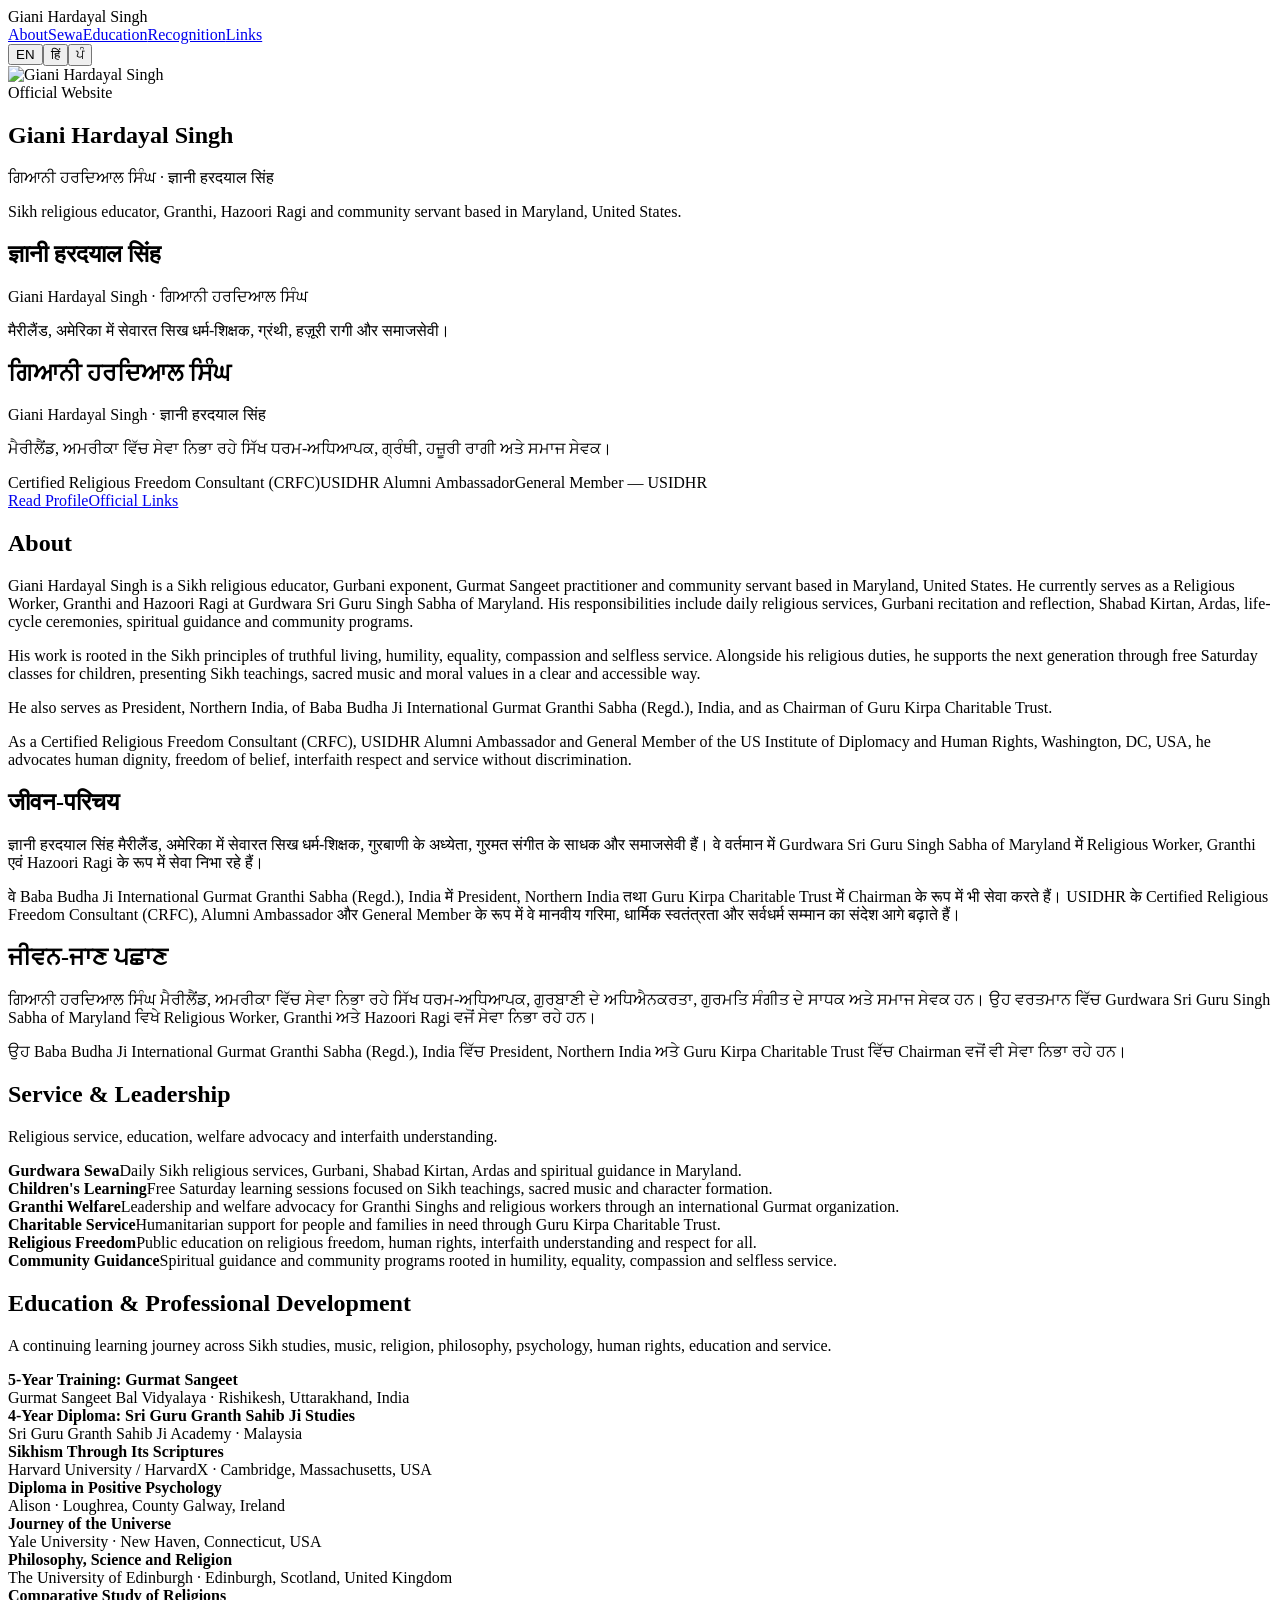
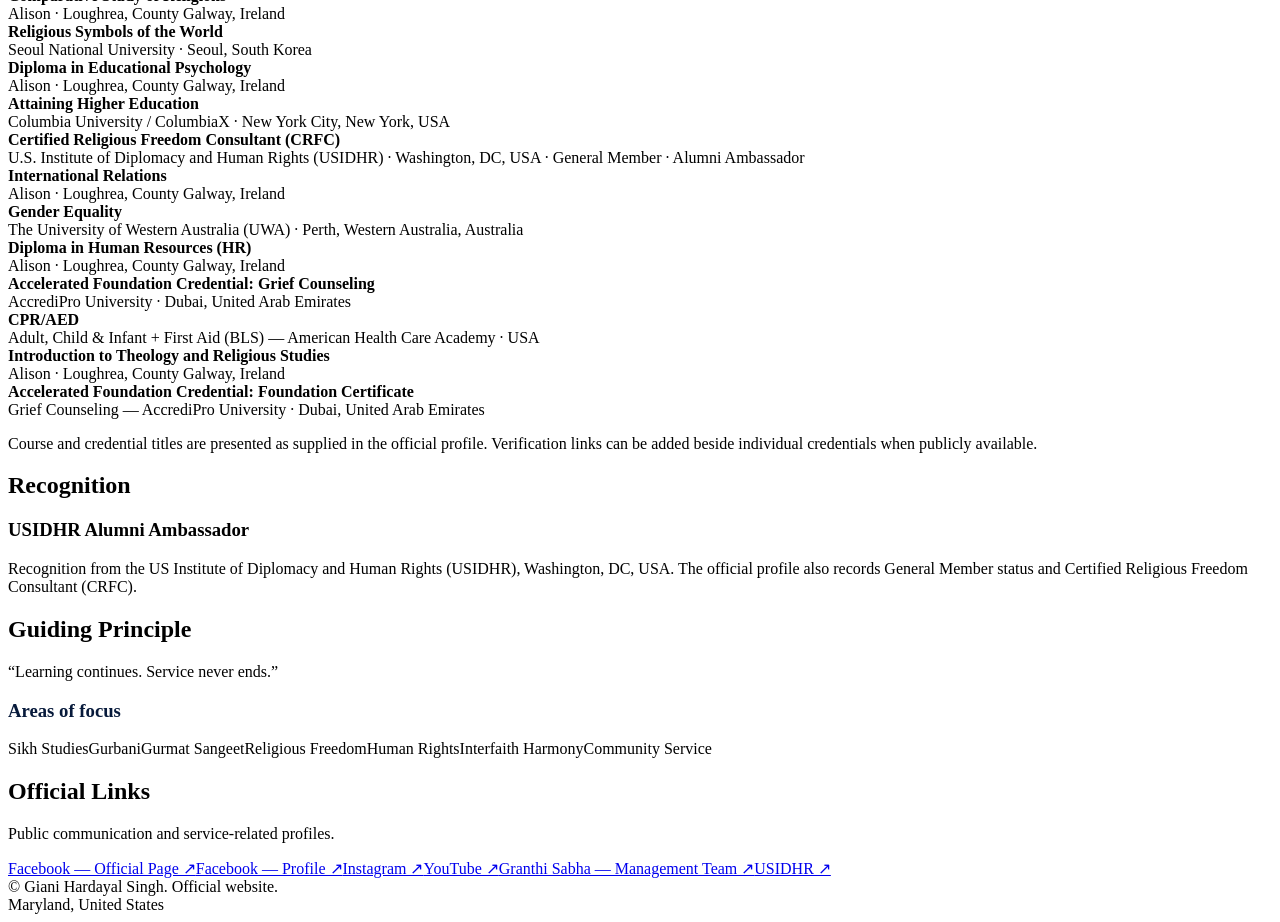
==== index.html @ e5df32be "Add files via upload" ====
<!doctype html><html lang="en"><head><meta charset="utf-8"><meta name="viewport" content="width=device-width,initial-scale=1"><title>Giani Hardayal Singh | Sikh Educator, Granthi & Religious Freedom Consultant | Maryland, USA</title><meta name="description" content="Official website of Giani Hardayal Singh, Sikh religious educator, Granthi, Hazoori Ragi, community servant, Certified Religious Freedom Consultant (CRFC) and USIDHR Alumni Ambassador in Maryland, USA."><meta name="robots" content="index,follow,max-image-preview:large"><meta name="author" content="Giani Hardayal Singh"><meta property="og:type" content="profile"><meta property="og:title" content="Giani Hardayal Singh — Official Website"><meta property="og:description" content="Sikh religious educator, Granthi, Hazoori Ragi, community servant and Certified Religious Freedom Consultant in Maryland, USA."><meta property="og:image" content="assets/giani-hardayal-singh.jpg"><meta name="twitter:card" content="summary_large_image"><meta name="theme-color" content="#071a3b"><link rel="stylesheet" href="assets/styles.css"><script type="application/ld+json">{"@context": "https://schema.org", "@type": "Person", "name": "Giani Hardayal Singh", "alternateName": ["ਗਿਆਨੀ ਹਰਦਿਆਲ ਸਿੰਘ", "ज्ञानी हरदयाल सिंह"], "honorificPrefix": "Giani", "image": "assets/giani-hardayal-singh.jpg", "description": "Sikh religious educator, Granthi, Hazoori Ragi, community servant, Certified Religious Freedom Consultant and USIDHR Alumni Ambassador based in Maryland, USA.", "jobTitle": ["Religious Worker, Granthi and Hazoori Ragi", "President, Northern India", "Chairman, Guru Kirpa Charitable Trust", "Certified Religious Freedom Consultant"], "worksFor": {"@type": "Organization", "name": "Gurdwara Sri Guru Singh Sabha of Maryland"}, "memberOf": [{"@type": "Organization", "name": "Baba Budha Ji International Gurmat Granthi Sabha (Regd.), India"}, {"@type": "Organization", "name": "US Institute of Diplomacy and Human Rights", "url": "https://usidhr.org/"}], "award": "USIDHR Alumni Ambassador", "knowsAbout": ["Sikh studies", "Gurbani", "Gurmat Sangeet", "Religious freedom", "Interfaith harmony", "Human rights education", "Community service"], "knowsLanguage": ["Punjabi", "Hindi", "English"], "sameAs": ["https://www.facebook.com/GianiHardayalSingh/", "https://www.facebook.com/gianiji517/", "https://www.instagram.com/hardayalsingh.517/", "https://www.youtube.com/@GianiHardayalSingh517", "https://granthisabha.in/management-team.php"]}</script></head><body>
<header class="top"><div class="wrap nav"><div class="brand">Giani Hardayal Singh</div><nav class="links"><a href="#about">About</a><a href="#service">Sewa</a><a href="#education">Education</a><a href="#recognition">Recognition</a><a href="#links">Links</a></nav><div class="lang"><button data-lbtn="en" aria-pressed="true">EN</button><button data-lbtn="hi" aria-pressed="false">हिं</button><button data-lbtn="pa" aria-pressed="false">ਪੰ</button></div></div></header>
<section class="hero"><div class="wrap heroGrid"><div class="portrait"><img src="assets/giani-hardayal-singh.jpg" alt="Giani Hardayal Singh"></div><div><div class="eyebrow">Official Website</div><div data-lang="en" class="active"><h1>Giani Hardayal Singh</h1><div class="native">ਗਿਆਨੀ ਹਰਦਿਆਲ ਸਿੰਘ · ज्ञानी हरदयाल सिंह</div><p class="lead">Sikh religious educator, Granthi, Hazoori Ragi and community servant based in Maryland, United States.</p></div><div data-lang="hi"><h1>ज्ञानी हरदयाल सिंह</h1><div class="native">Giani Hardayal Singh · ਗਿਆਨੀ ਹਰਦਿਆਲ ਸਿੰਘ</div><p class="lead">मैरीलैंड, अमेरिका में सेवारत सिख धर्म-शिक्षक, ग्रंथी, हज़ूरी रागी और समाजसेवी।</p></div><div data-lang="pa"><h1>ਗਿਆਨੀ ਹਰਦਿਆਲ ਸਿੰਘ</h1><div class="native">Giani Hardayal Singh · ज्ञानी हरदयाल सिंह</div><p class="lead">ਮੈਰੀਲੈਂਡ, ਅਮਰੀਕਾ ਵਿੱਚ ਸੇਵਾ ਨਿਭਾ ਰਹੇ ਸਿੱਖ ਧਰਮ-ਅਧਿਆਪਕ, ਗ੍ਰੰਥੀ, ਹਜ਼ੂਰੀ ਰਾਗੀ ਅਤੇ ਸਮਾਜ ਸੇਵਕ।</p></div><div class="badges"><span class="badge">Certified Religious Freedom Consultant (CRFC)</span><span class="badge">USIDHR Alumni Ambassador</span><span class="badge">General Member — USIDHR</span></div><div class="cta"><a class="btn primary" href="#about">Read Profile</a><a class="btn ghost" href="#links">Official Links</a></div></div></div></section>
<main><section id="about"><div class="wrap"><div data-lang="en" class="active"><h2 class="sectionTitle">About</h2><div class="grid2"><div class="card"><p>Giani Hardayal Singh is a Sikh religious educator, Gurbani exponent, Gurmat Sangeet practitioner and community servant based in Maryland, United States. He currently serves as a Religious Worker, Granthi and Hazoori Ragi at Gurdwara Sri Guru Singh Sabha of Maryland. His responsibilities include daily religious services, Gurbani recitation and reflection, Shabad Kirtan, Ardas, life-cycle ceremonies, spiritual guidance and community programs.</p><p>His work is rooted in the Sikh principles of truthful living, humility, equality, compassion and selfless service. Alongside his religious duties, he supports the next generation through free Saturday classes for children, presenting Sikh teachings, sacred music and moral values in a clear and accessible way.</p></div><div class="card"><p>He also serves as President, Northern India, of Baba Budha Ji International Gurmat Granthi Sabha (Regd.), India, and as Chairman of Guru Kirpa Charitable Trust.</p><p>As a Certified Religious Freedom Consultant (CRFC), USIDHR Alumni Ambassador and General Member of the US Institute of Diplomacy and Human Rights, Washington, DC, USA, he advocates human dignity, freedom of belief, interfaith respect and service without discrimination.</p></div></div></div><div data-lang="hi"><h2 class="sectionTitle">जीवन-परिचय</h2><div class="card"><p>ज्ञानी हरदयाल सिंह मैरीलैंड, अमेरिका में सेवारत सिख धर्म-शिक्षक, गुरबाणी के अध्येता, गुरमत संगीत के साधक और समाजसेवी हैं। वे वर्तमान में Gurdwara Sri Guru Singh Sabha of Maryland में Religious Worker, Granthi एवं Hazoori Ragi के रूप में सेवा निभा रहे हैं।</p><p>वे Baba Budha Ji International Gurmat Granthi Sabha (Regd.), India में President, Northern India तथा Guru Kirpa Charitable Trust में Chairman के रूप में भी सेवा करते हैं। USIDHR के Certified Religious Freedom Consultant (CRFC), Alumni Ambassador और General Member के रूप में वे मानवीय गरिमा, धार्मिक स्वतंत्रता और सर्वधर्म सम्मान का संदेश आगे बढ़ाते हैं।</p></div></div><div data-lang="pa"><h2 class="sectionTitle">ਜੀਵਨ-ਜਾਣ ਪਛਾਣ</h2><div class="card"><p>ਗਿਆਨੀ ਹਰਦਿਆਲ ਸਿੰਘ ਮੈਰੀਲੈਂਡ, ਅਮਰੀਕਾ ਵਿੱਚ ਸੇਵਾ ਨਿਭਾ ਰਹੇ ਸਿੱਖ ਧਰਮ-ਅਧਿਆਪਕ, ਗੁਰਬਾਣੀ ਦੇ ਅਧਿਐਨਕਰਤਾ, ਗੁਰਮਤਿ ਸੰਗੀਤ ਦੇ ਸਾਧਕ ਅਤੇ ਸਮਾਜ ਸੇਵਕ ਹਨ। ਉਹ ਵਰਤਮਾਨ ਵਿੱਚ Gurdwara Sri Guru Singh Sabha of Maryland ਵਿਖੇ Religious Worker, Granthi ਅਤੇ Hazoori Ragi ਵਜੋਂ ਸੇਵਾ ਨਿਭਾ ਰਹੇ ਹਨ।</p><p>ਉਹ Baba Budha Ji International Gurmat Granthi Sabha (Regd.), India ਵਿੱਚ President, Northern India ਅਤੇ Guru Kirpa Charitable Trust ਵਿੱਚ Chairman ਵਜੋਂ ਵੀ ਸੇਵਾ ਨਿਭਾ ਰਹੇ ਹਨ।</p></div></div></div></section>
<section id="service" class="alt"><div class="wrap"><h2 class="sectionTitle">Service & Leadership</h2><p class="intro">Religious service, education, welfare advocacy and interfaith understanding.</p><div class="serviceGrid"><div class="service"><strong>Gurdwara Sewa</strong><span>Daily Sikh religious services, Gurbani, Shabad Kirtan, Ardas and spiritual guidance in Maryland.</span></div><div class="service"><strong>Children's Learning</strong><span>Free Saturday learning sessions focused on Sikh teachings, sacred music and character formation.</span></div><div class="service"><strong>Granthi Welfare</strong><span>Leadership and welfare advocacy for Granthi Singhs and religious workers through an international Gurmat organization.</span></div><div class="service"><strong>Charitable Service</strong><span>Humanitarian support for people and families in need through Guru Kirpa Charitable Trust.</span></div><div class="service"><strong>Religious Freedom</strong><span>Public education on religious freedom, human rights, interfaith understanding and respect for all.</span></div><div class="service"><strong>Community Guidance</strong><span>Spiritual guidance and community programs rooted in humility, equality, compassion and selfless service.</span></div></div></div></section>
<section id="education"><div class="wrap"><h2 class="sectionTitle">Education & Professional Development</h2><p class="intro">A continuing learning journey across Sikh studies, music, religion, philosophy, psychology, human rights, education and service.</p><div class="courses"><div class="course"><b>5-Year Training: Gurmat Sangeet</b><div>Gurmat Sangeet Bal Vidyalaya · Rishikesh, Uttarakhand, India</div></div>
<div class="course"><b>4-Year Diploma: Sri Guru Granth Sahib Ji Studies</b><div>Sri Guru Granth Sahib Ji Academy · Malaysia</div></div>
<div class="course"><b>Sikhism Through Its Scriptures</b><div>Harvard University / HarvardX · Cambridge, Massachusetts, USA</div></div>
<div class="course"><b>Diploma in Positive Psychology</b><div>Alison · Loughrea, County Galway, Ireland</div></div>
<div class="course"><b>Journey of the Universe</b><div>Yale University · New Haven, Connecticut, USA</div></div>
<div class="course"><b>Philosophy, Science and Religion</b><div>The University of Edinburgh · Edinburgh, Scotland, United Kingdom</div></div>
<div class="course"><b>Comparative Study of Religions</b><div>Alison · Loughrea, County Galway, Ireland</div></div>
<div class="course"><b>Religious Symbols of the World</b><div>Seoul National University · Seoul, South Korea</div></div>
<div class="course"><b>Diploma in Educational Psychology</b><div>Alison · Loughrea, County Galway, Ireland</div></div>
<div class="course"><b>Attaining Higher Education</b><div>Columbia University / ColumbiaX · New York City, New York, USA</div></div>
<div class="course"><b>Certified Religious Freedom Consultant (CRFC)</b><div>U.S. Institute of Diplomacy and Human Rights (USIDHR) · Washington, DC, USA · General Member · Alumni Ambassador</div></div>
<div class="course"><b>International Relations</b><div>Alison · Loughrea, County Galway, Ireland</div></div>
<div class="course"><b>Gender Equality</b><div>The University of Western Australia (UWA) · Perth, Western Australia, Australia</div></div>
<div class="course"><b>Diploma in Human Resources (HR)</b><div>Alison · Loughrea, County Galway, Ireland</div></div>
<div class="course"><b>Accelerated Foundation Credential: Grief Counseling</b><div>AccrediPro University · Dubai, United Arab Emirates</div></div>
<div class="course"><b>CPR/AED</b><div>Adult, Child & Infant + First Aid (BLS) — American Health Care Academy · USA</div></div>
<div class="course"><b>Introduction to Theology and Religious Studies</b><div>Alison · Loughrea, County Galway, Ireland</div></div>
<div class="course"><b>Accelerated Foundation Credential: Foundation Certificate</b><div>Grief Counseling — AccrediPro University · Dubai, United Arab Emirates</div></div></div><p class="note">Course and credential titles are presented as supplied in the official profile. Verification links can be added beside individual credentials when publicly available.</p></div></section>
<section id="recognition" class="alt"><div class="wrap grid2"><div><h2 class="sectionTitle">Recognition</h2><div class="card"><h3>USIDHR Alumni Ambassador</h3><p>Recognition from the US Institute of Diplomacy and Human Rights (USIDHR), Washington, DC, USA. The official profile also records General Member status and Certified Religious Freedom Consultant (CRFC).</p></div></div><div><h2 class="sectionTitle">Guiding Principle</h2><div class="quote">“Learning continues. Service never ends.”</div><h3 style="color:#071a3b">Areas of focus</h3><div class="focus"><span>Sikh Studies</span><span>Gurbani</span><span>Gurmat Sangeet</span><span>Religious Freedom</span><span>Human Rights</span><span>Interfaith Harmony</span><span>Community Service</span></div></div></div></section>
<section id="links"><div class="wrap"><h2 class="sectionTitle">Official Links</h2><p class="intro">Public communication and service-related profiles.</p><div class="social"><a href="https://www.facebook.com/GianiHardayalSingh/" target="_blank" rel="noopener">Facebook — Official Page ↗</a><a href="https://www.facebook.com/gianiji517/" target="_blank" rel="noopener">Facebook — Profile ↗</a><a href="https://www.instagram.com/hardayalsingh.517/" target="_blank" rel="noopener">Instagram ↗</a><a href="https://www.youtube.com/@GianiHardayalSingh517" target="_blank" rel="noopener">YouTube ↗</a><a href="https://granthisabha.in/management-team.php" target="_blank" rel="noopener">Granthi Sabha — Management Team ↗</a><a href="https://usidhr.org/" target="_blank" rel="noopener">USIDHR ↗</a></div></div></section></main>
<footer><div class="wrap foot"><div>© Giani Hardayal Singh. Official website.</div><div>Maryland, United States</div></div></footer>
<script>const buttons=[...document.querySelectorAll('[data-lbtn]')];function setLang(lang){document.querySelectorAll('[data-lang]').forEach(el=>el.classList.toggle('active',el.dataset.lang===lang));buttons.forEach(b=>b.setAttribute('aria-pressed',String(b.dataset.lbtn===lang)));document.documentElement.lang=lang==='pa'?'pa':lang==='hi'?'hi':'en';}buttons.forEach(b=>b.addEventListener('click',()=>setLang(b.dataset.lbtn)));</script></body></html>
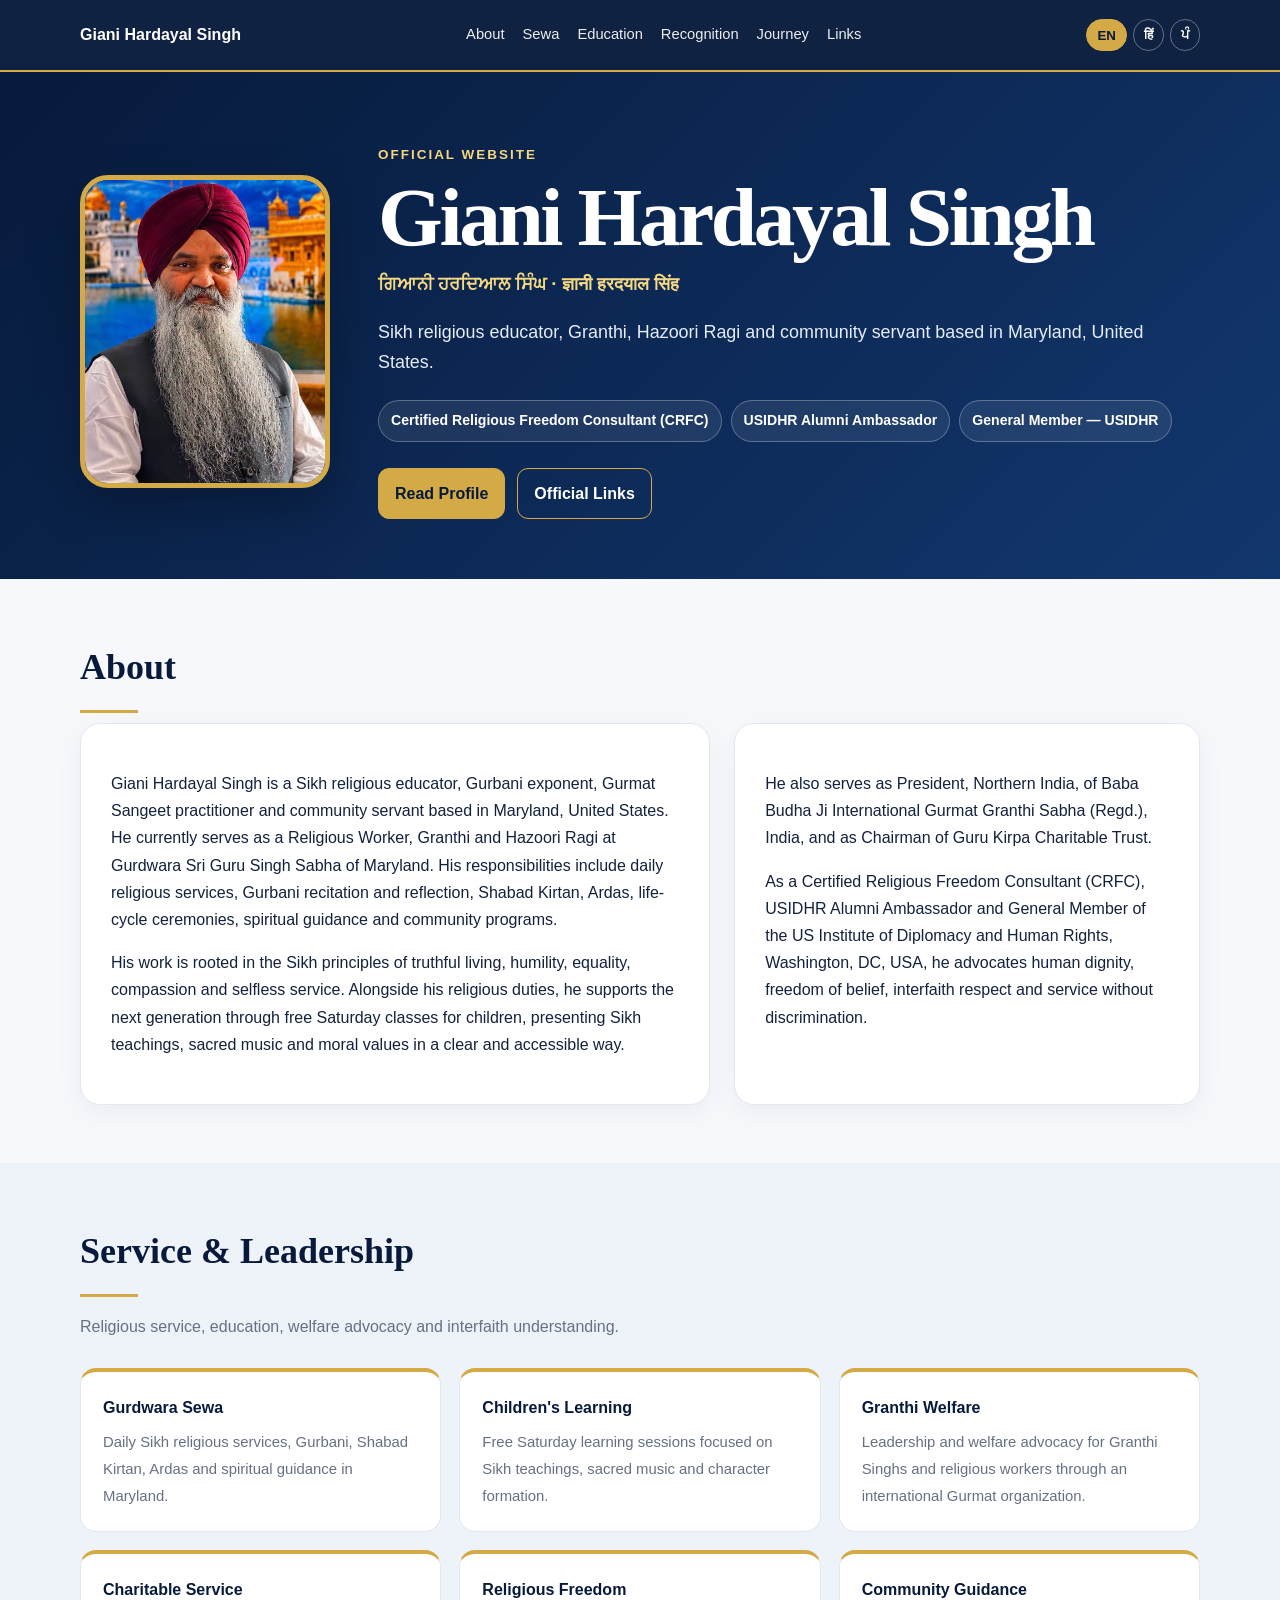
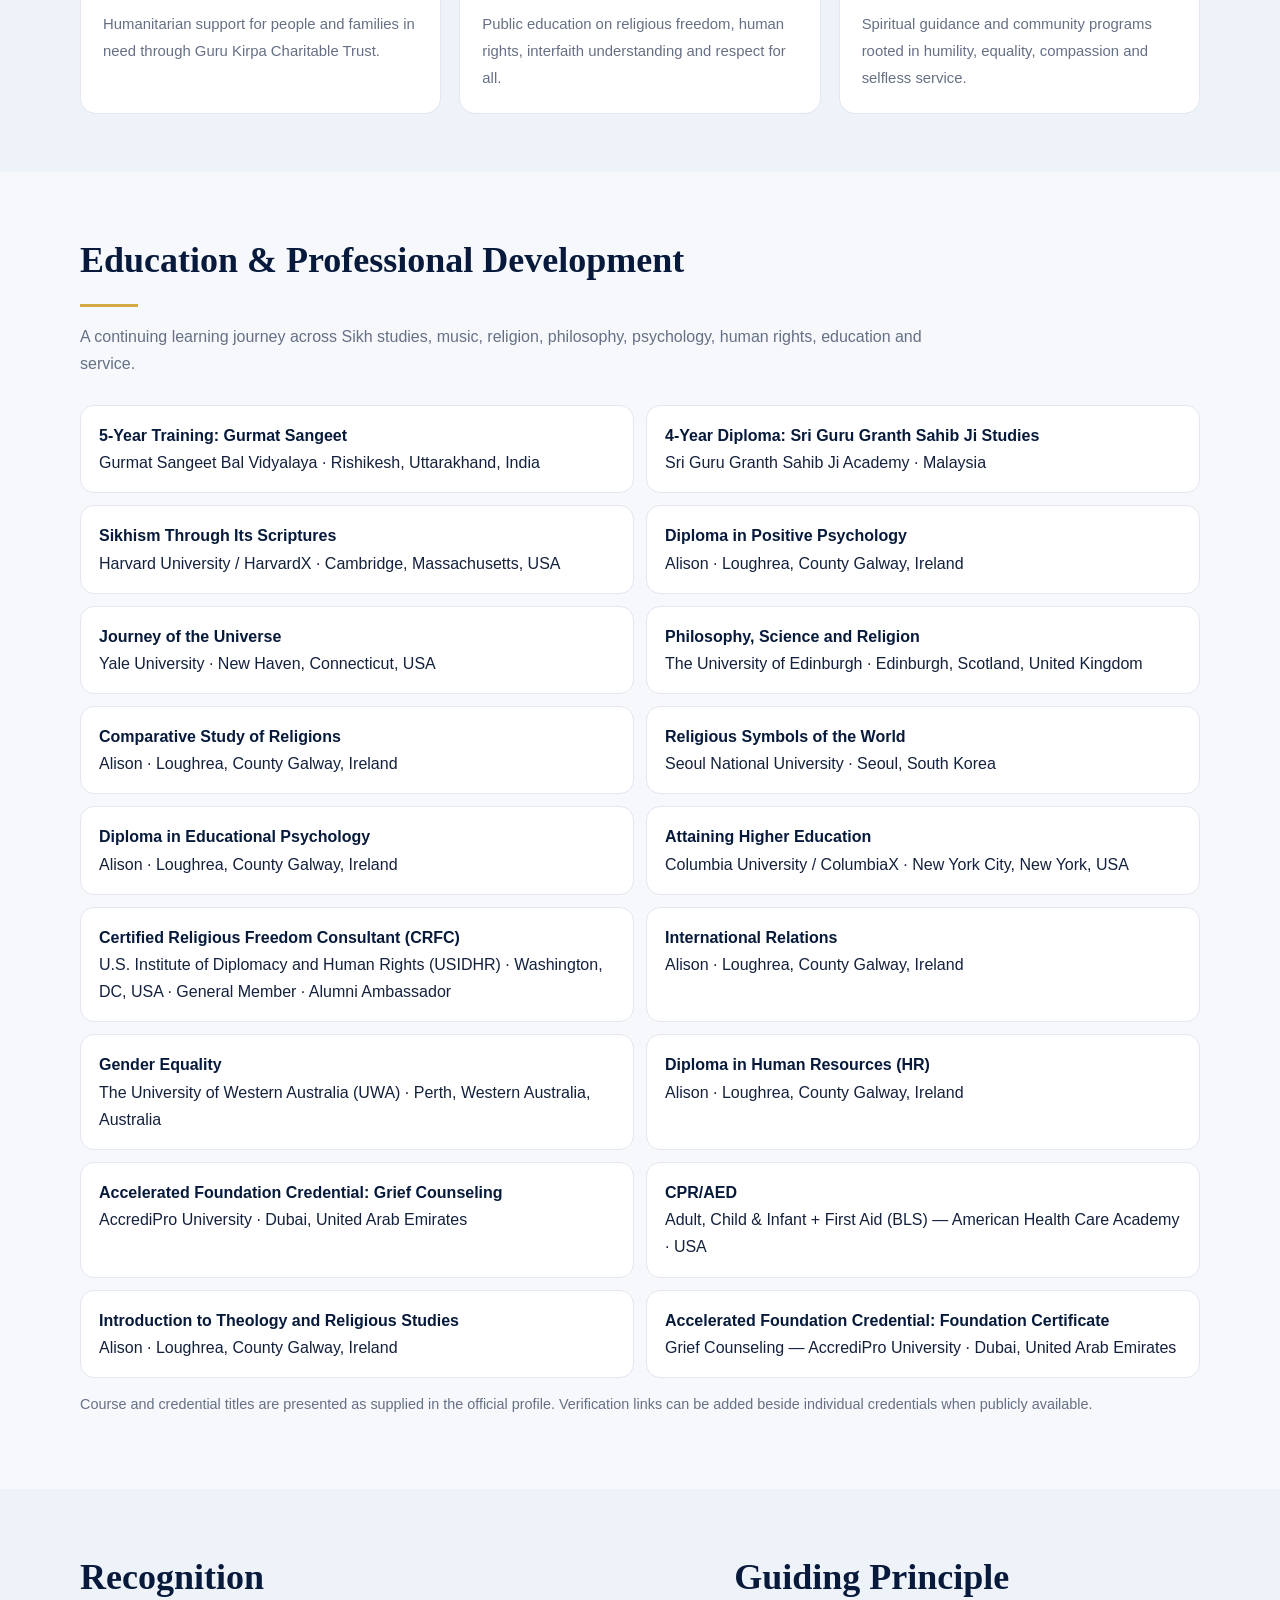
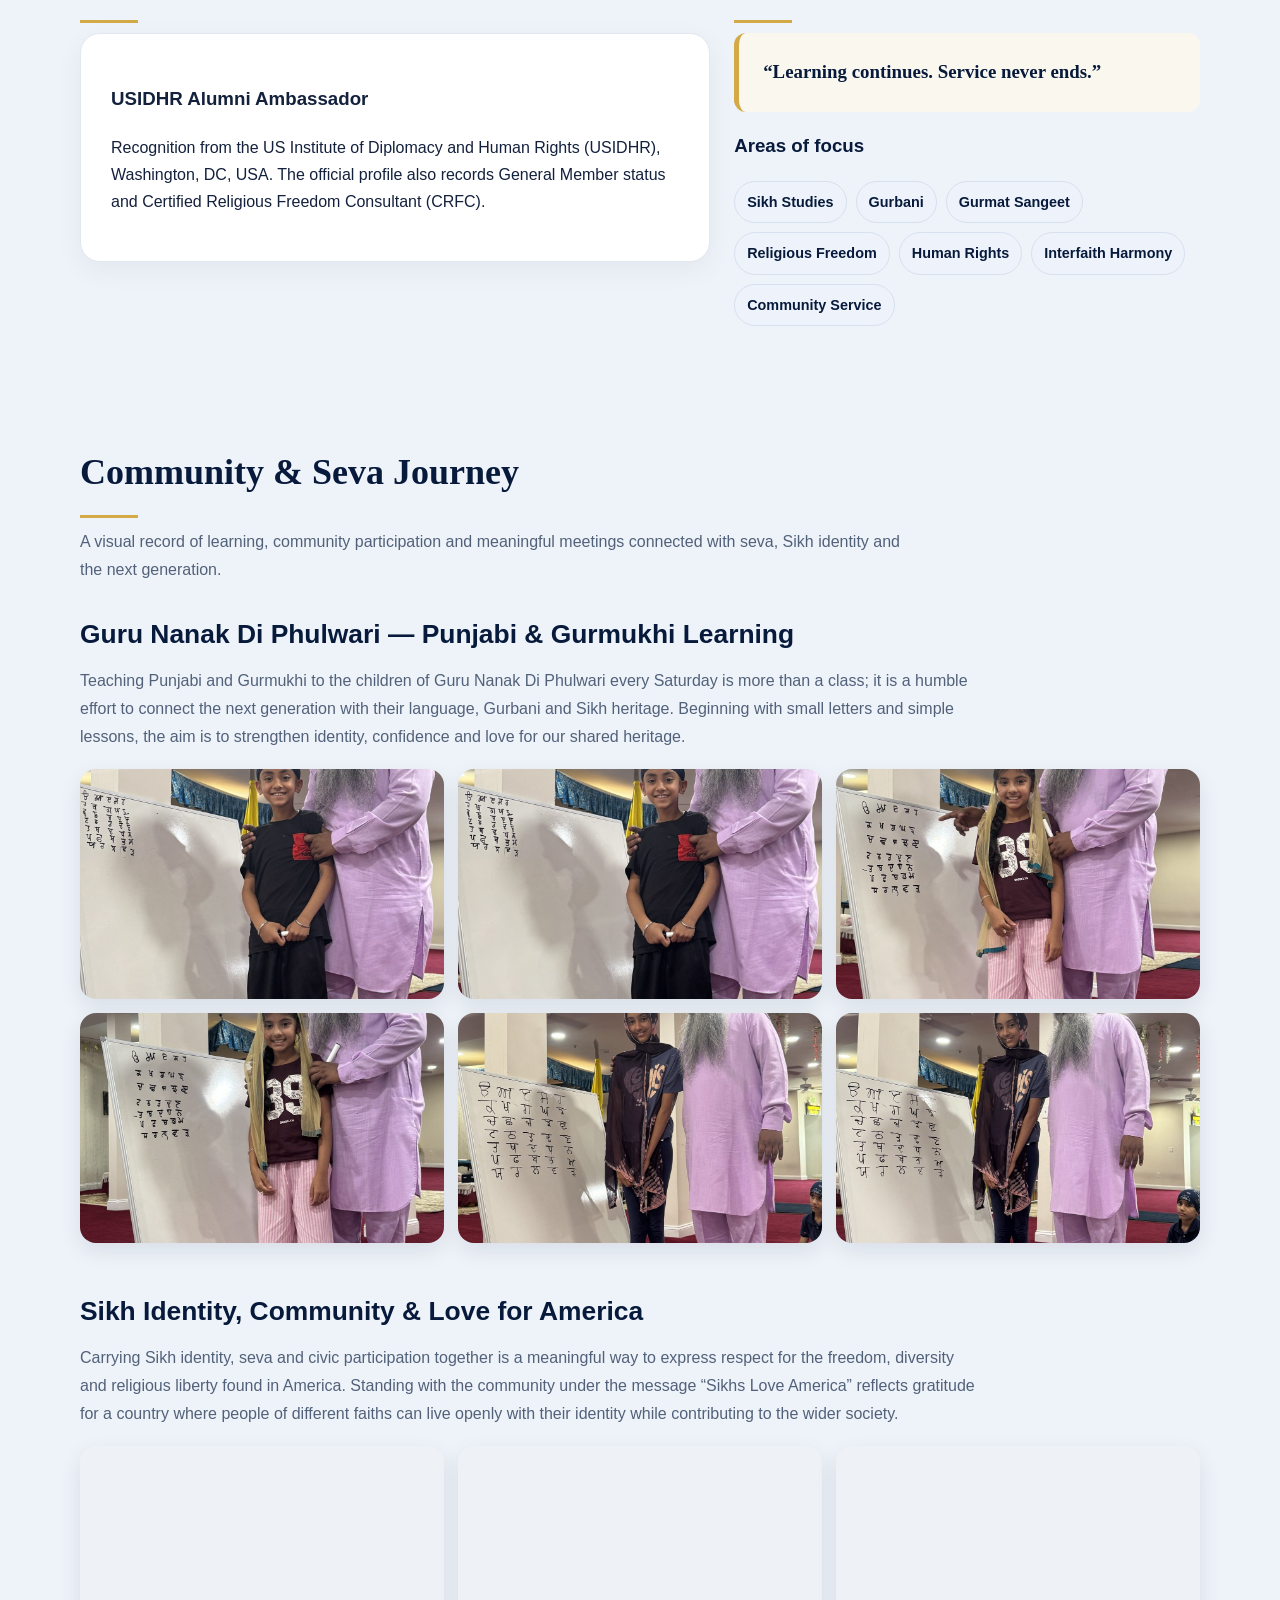
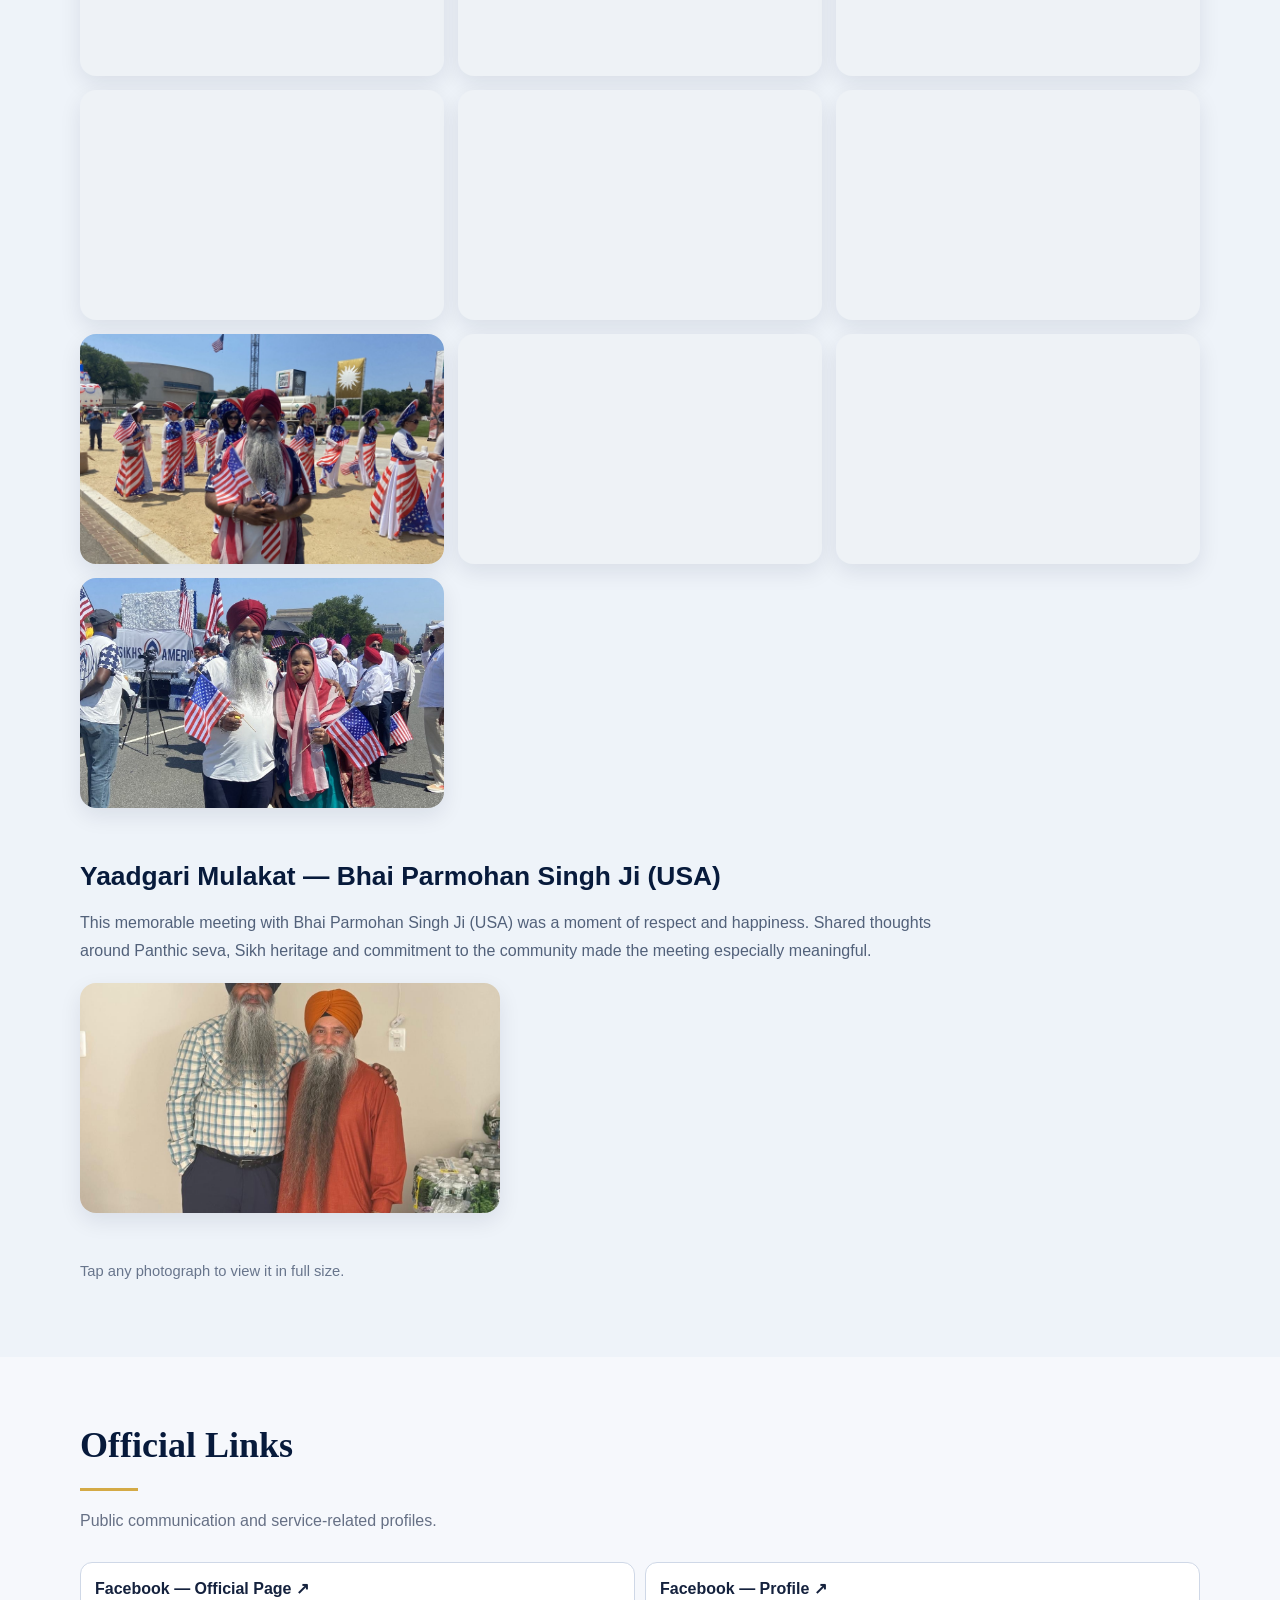
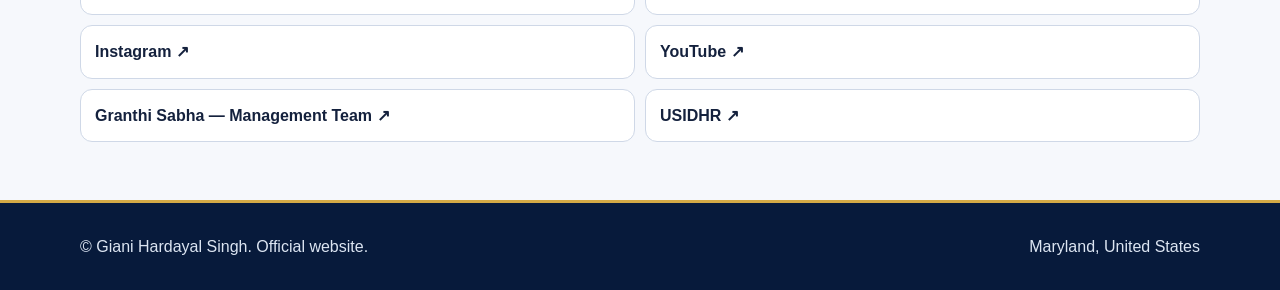
==== commit 3564acc8: "Add files via upload" ====
--- a/index.html
+++ b/index.html
@@ -1,5 +1,28 @@
-<!doctype html><html lang="en"><head><meta charset="utf-8"><meta name="viewport" content="width=device-width,initial-scale=1"><title>Giani Hardayal Singh | Sikh Educator, Granthi & Religious Freedom Consultant | Maryland, USA</title><meta name="description" content="Official website of Giani Hardayal Singh, Sikh religious educator, Granthi, Hazoori Ragi, community servant, Certified Religious Freedom Consultant (CRFC) and USIDHR Alumni Ambassador in Maryland, USA."><meta name="robots" content="index,follow,max-image-preview:large"><meta name="author" content="Giani Hardayal Singh"><meta property="og:type" content="profile"><meta property="og:title" content="Giani Hardayal Singh — Official Website"><meta property="og:description" content="Sikh religious educator, Granthi, Hazoori Ragi, community servant and Certified Religious Freedom Consultant in Maryland, USA."><meta property="og:image" content="assets/giani-hardayal-singh.jpg"><meta name="twitter:card" content="summary_large_image"><meta name="theme-color" content="#071a3b"><link rel="stylesheet" href="assets/styles.css"><script type="application/ld+json">{"@context": "https://schema.org", "@type": "Person", "name": "Giani Hardayal Singh", "alternateName": ["ਗਿਆਨੀ ਹਰਦਿਆਲ ਸਿੰਘ", "ज्ञानी हरदयाल सिंह"], "honorificPrefix": "Giani", "image": "assets/giani-hardayal-singh.jpg", "description": "Sikh religious educator, Granthi, Hazoori Ragi, community servant, Certified Religious Freedom Consultant and USIDHR Alumni Ambassador based in Maryland, USA.", "jobTitle": ["Religious Worker, Granthi and Hazoori Ragi", "President, Northern India", "Chairman, Guru Kirpa Charitable Trust", "Certified Religious Freedom Consultant"], "worksFor": {"@type": "Organization", "name": "Gurdwara Sri Guru Singh Sabha of Maryland"}, "memberOf": [{"@type": "Organization", "name": "Baba Budha Ji International Gurmat Granthi Sabha (Regd.), India"}, {"@type": "Organization", "name": "US Institute of Diplomacy and Human Rights", "url": "https://usidhr.org/"}], "award": "USIDHR Alumni Ambassador", "knowsAbout": ["Sikh studies", "Gurbani", "Gurmat Sangeet", "Religious freedom", "Interfaith harmony", "Human rights education", "Community service"], "knowsLanguage": ["Punjabi", "Hindi", "English"], "sameAs": ["https://www.facebook.com/GianiHardayalSingh/", "https://www.facebook.com/gianiji517/", "https://www.instagram.com/hardayalsingh.517/", "https://www.youtube.com/@GianiHardayalSingh517", "https://granthisabha.in/management-team.php"]}</script></head><body>
-<header class="top"><div class="wrap nav"><div class="brand">Giani Hardayal Singh</div><nav class="links"><a href="#about">About</a><a href="#service">Sewa</a><a href="#education">Education</a><a href="#recognition">Recognition</a><a href="#links">Links</a></nav><div class="lang"><button data-lbtn="en" aria-pressed="true">EN</button><button data-lbtn="hi" aria-pressed="false">हिं</button><button data-lbtn="pa" aria-pressed="false">ਪੰ</button></div></div></header>
+<!doctype html><html lang="en"><head><meta charset="utf-8"><meta name="viewport" content="width=device-width,initial-scale=1"><title>Giani Hardayal Singh | Sikh Educator, Granthi & Religious Freedom Consultant | Maryland, USA</title><meta name="description" content="Official website of Giani Hardayal Singh, Sikh religious educator, Granthi, Hazoori Ragi, community servant, Certified Religious Freedom Consultant (CRFC) and USIDHR Alumni Ambassador in Maryland, USA."><meta name="robots" content="index,follow,max-image-preview:large"><meta name="author" content="Giani Hardayal Singh"><meta property="og:type" content="profile"><meta property="og:title" content="Giani Hardayal Singh — Official Website"><meta property="og:description" content="Sikh religious educator, Granthi, Hazoori Ragi, community servant and Certified Religious Freedom Consultant in Maryland, USA."><meta property="og:image" content="assets/giani-hardayal-singh.jpg"><meta name="twitter:card" content="summary_large_image"><meta name="theme-color" content="#071a3b"><link rel="stylesheet" href="assets/styles.css"><script type="application/ld+json">{"@context": "https://schema.org", "@type": "Person", "name": "Giani Hardayal Singh", "alternateName": ["ਗਿਆਨੀ ਹਰਦਿਆਲ ਸਿੰਘ", "ज्ञानी हरदयाल सिंह"], "honorificPrefix": "Giani", "image": "assets/giani-hardayal-singh.jpg", "description": "Sikh religious educator, Granthi, Hazoori Ragi, community servant, Certified Religious Freedom Consultant and USIDHR Alumni Ambassador based in Maryland, USA.", "jobTitle": ["Religious Worker, Granthi and Hazoori Ragi", "President, Northern India", "Chairman, Guru Kirpa Charitable Trust", "Certified Religious Freedom Consultant"], "worksFor": {"@type": "Organization", "name": "Gurdwara Sri Guru Singh Sabha of Maryland"}, "memberOf": [{"@type": "Organization", "name": "Baba Budha Ji International Gurmat Granthi Sabha (Regd.), India"}, {"@type": "Organization", "name": "US Institute of Diplomacy and Human Rights", "url": "https://usidhr.org/"}], "award": "USIDHR Alumni Ambassador", "knowsAbout": ["Sikh studies", "Gurbani", "Gurmat Sangeet", "Religious freedom", "Interfaith harmony", "Human rights education", "Community service"], "knowsLanguage": ["Punjabi", "Hindi", "English"], "sameAs": ["https://www.facebook.com/GianiHardayalSingh/", "https://www.facebook.com/gianiji517/", "https://www.instagram.com/hardayalsingh.517/", "https://www.youtube.com/@GianiHardayalSingh517", "https://granthisabha.in/management-team.php"]}</script>
+<style>
+.journeyIntro{max-width:820px;margin:0 0 28px;color:#52617a;line-height:1.75}
+.storyBlock{margin:28px 0 46px}
+.storyHead{margin-bottom:18px}
+.storyHead h3{margin:0 0 10px;color:#071a3b;font-size:clamp(1.28rem,2.5vw,1.65rem)}
+.storyHead p{margin:0;color:#52617a;line-height:1.75;max-width:900px}
+.photoGrid{display:grid;grid-template-columns:repeat(3,minmax(0,1fr));gap:14px}
+.photoGrid a{display:block;border-radius:16px;overflow:hidden;background:#eef2f6;box-shadow:0 8px 22px rgba(7,26,59,.09)}
+.photoGrid img{display:block;width:100%;height:230px;object-fit:cover;transition:transform .25s ease}
+.photoGrid a:hover img{transform:scale(1.025)}
+.photoGrid.single{grid-template-columns:minmax(0,420px)}
+.photoNote{margin-top:12px;font-size:.92rem;color:#68758c}
+@media(max-width:760px){
+  .photoGrid{grid-template-columns:repeat(2,minmax(0,1fr));gap:10px}
+  .photoGrid img{height:190px}
+  .photoGrid.single{grid-template-columns:1fr}
+}
+@media(max-width:460px){
+  .photoGrid{grid-template-columns:1fr 1fr}
+  .photoGrid img{height:165px}
+}
+</style>
+</head><body>
+<header class="top"><div class="wrap nav"><div class="brand">Giani Hardayal Singh</div><nav class="links"><a href="#about">About</a><a href="#service">Sewa</a><a href="#education">Education</a><a href="#recognition">Recognition</a><a href="#journey">Journey</a><a href="#links">Links</a></nav><div class="lang"><button data-lbtn="en" aria-pressed="true">EN</button><button data-lbtn="hi" aria-pressed="false">हिं</button><button data-lbtn="pa" aria-pressed="false">ਪੰ</button></div></div></header>
 <section class="hero"><div class="wrap heroGrid"><div class="portrait"><img src="assets/giani-hardayal-singh.jpg" alt="Giani Hardayal Singh"></div><div><div class="eyebrow">Official Website</div><div data-lang="en" class="active"><h1>Giani Hardayal Singh</h1><div class="native">ਗਿਆਨੀ ਹਰਦਿਆਲ ਸਿੰਘ · ज्ञानी हरदयाल सिंह</div><p class="lead">Sikh religious educator, Granthi, Hazoori Ragi and community servant based in Maryland, United States.</p></div><div data-lang="hi"><h1>ज्ञानी हरदयाल सिंह</h1><div class="native">Giani Hardayal Singh · ਗਿਆਨੀ ਹਰਦਿਆਲ ਸਿੰਘ</div><p class="lead">मैरीलैंड, अमेरिका में सेवारत सिख धर्म-शिक्षक, ग्रंथी, हज़ूरी रागी और समाजसेवी।</p></div><div data-lang="pa"><h1>ਗਿਆਨੀ ਹਰਦਿਆਲ ਸਿੰਘ</h1><div class="native">Giani Hardayal Singh · ज्ञानी हरदयाल सिंह</div><p class="lead">ਮੈਰੀਲੈਂਡ, ਅਮਰੀਕਾ ਵਿੱਚ ਸੇਵਾ ਨਿਭਾ ਰਹੇ ਸਿੱਖ ਧਰਮ-ਅਧਿਆਪਕ, ਗ੍ਰੰਥੀ, ਹਜ਼ੂਰੀ ਰਾਗੀ ਅਤੇ ਸਮਾਜ ਸੇਵਕ।</p></div><div class="badges"><span class="badge">Certified Religious Freedom Consultant (CRFC)</span><span class="badge">USIDHR Alumni Ambassador</span><span class="badge">General Member — USIDHR</span></div><div class="cta"><a class="btn primary" href="#about">Read Profile</a><a class="btn ghost" href="#links">Official Links</a></div></div></div></section>
 <main><section id="about"><div class="wrap"><div data-lang="en" class="active"><h2 class="sectionTitle">About</h2><div class="grid2"><div class="card"><p>Giani Hardayal Singh is a Sikh religious educator, Gurbani exponent, Gurmat Sangeet practitioner and community servant based in Maryland, United States. He currently serves as a Religious Worker, Granthi and Hazoori Ragi at Gurdwara Sri Guru Singh Sabha of Maryland. His responsibilities include daily religious services, Gurbani recitation and reflection, Shabad Kirtan, Ardas, life-cycle ceremonies, spiritual guidance and community programs.</p><p>His work is rooted in the Sikh principles of truthful living, humility, equality, compassion and selfless service. Alongside his religious duties, he supports the next generation through free Saturday classes for children, presenting Sikh teachings, sacred music and moral values in a clear and accessible way.</p></div><div class="card"><p>He also serves as President, Northern India, of Baba Budha Ji International Gurmat Granthi Sabha (Regd.), India, and as Chairman of Guru Kirpa Charitable Trust.</p><p>As a Certified Religious Freedom Consultant (CRFC), USIDHR Alumni Ambassador and General Member of the US Institute of Diplomacy and Human Rights, Washington, DC, USA, he advocates human dignity, freedom of belief, interfaith respect and service without discrimination.</p></div></div></div><div data-lang="hi"><h2 class="sectionTitle">जीवन-परिचय</h2><div class="card"><p>ज्ञानी हरदयाल सिंह मैरीलैंड, अमेरिका में सेवारत सिख धर्म-शिक्षक, गुरबाणी के अध्येता, गुरमत संगीत के साधक और समाजसेवी हैं। वे वर्तमान में Gurdwara Sri Guru Singh Sabha of Maryland में Religious Worker, Granthi एवं Hazoori Ragi के रूप में सेवा निभा रहे हैं।</p><p>वे Baba Budha Ji International Gurmat Granthi Sabha (Regd.), India में President, Northern India तथा Guru Kirpa Charitable Trust में Chairman के रूप में भी सेवा करते हैं। USIDHR के Certified Religious Freedom Consultant (CRFC), Alumni Ambassador और General Member के रूप में वे मानवीय गरिमा, धार्मिक स्वतंत्रता और सर्वधर्म सम्मान का संदेश आगे बढ़ाते हैं।</p></div></div><div data-lang="pa"><h2 class="sectionTitle">ਜੀਵਨ-ਜਾਣ ਪਛਾਣ</h2><div class="card"><p>ਗਿਆਨੀ ਹਰਦਿਆਲ ਸਿੰਘ ਮੈਰੀਲੈਂਡ, ਅਮਰੀਕਾ ਵਿੱਚ ਸੇਵਾ ਨਿਭਾ ਰਹੇ ਸਿੱਖ ਧਰਮ-ਅਧਿਆਪਕ, ਗੁਰਬਾਣੀ ਦੇ ਅਧਿਐਨਕਰਤਾ, ਗੁਰਮਤਿ ਸੰਗੀਤ ਦੇ ਸਾਧਕ ਅਤੇ ਸਮਾਜ ਸੇਵਕ ਹਨ। ਉਹ ਵਰਤਮਾਨ ਵਿੱਚ Gurdwara Sri Guru Singh Sabha of Maryland ਵਿਖੇ Religious Worker, Granthi ਅਤੇ Hazoori Ragi ਵਜੋਂ ਸੇਵਾ ਨਿਭਾ ਰਹੇ ਹਨ।</p><p>ਉਹ Baba Budha Ji International Gurmat Granthi Sabha (Regd.), India ਵਿੱਚ President, Northern India ਅਤੇ Guru Kirpa Charitable Trust ਵਿੱਚ Chairman ਵਜੋਂ ਵੀ ਸੇਵਾ ਨਿਭਾ ਰਹੇ ਹਨ।</p></div></div></div></section>
 <section id="service" class="alt"><div class="wrap"><h2 class="sectionTitle">Service & Leadership</h2><p class="intro">Religious service, education, welfare advocacy and interfaith understanding.</p><div class="serviceGrid"><div class="service"><strong>Gurdwara Sewa</strong><span>Daily Sikh religious services, Gurbani, Shabad Kirtan, Ardas and spiritual guidance in Maryland.</span></div><div class="service"><strong>Children's Learning</strong><span>Free Saturday learning sessions focused on Sikh teachings, sacred music and character formation.</span></div><div class="service"><strong>Granthi Welfare</strong><span>Leadership and welfare advocacy for Granthi Singhs and religious workers through an international Gurmat organization.</span></div><div class="service"><strong>Charitable Service</strong><span>Humanitarian support for people and families in need through Guru Kirpa Charitable Trust.</span></div><div class="service"><strong>Religious Freedom</strong><span>Public education on religious freedom, human rights, interfaith understanding and respect for all.</span></div><div class="service"><strong>Community Guidance</strong><span>Spiritual guidance and community programs rooted in humility, equality, compassion and selfless service.</span></div></div></div></section>
@@ -22,6 +45,35 @@
 <div class="course"><b>Introduction to Theology and Religious Studies</b><div>Alison · Loughrea, County Galway, Ireland</div></div>
 <div class="course"><b>Accelerated Foundation Credential: Foundation Certificate</b><div>Grief Counseling — AccrediPro University · Dubai, United Arab Emirates</div></div></div><p class="note">Course and credential titles are presented as supplied in the official profile. Verification links can be added beside individual credentials when publicly available.</p></div></section>
 <section id="recognition" class="alt"><div class="wrap grid2"><div><h2 class="sectionTitle">Recognition</h2><div class="card"><h3>USIDHR Alumni Ambassador</h3><p>Recognition from the US Institute of Diplomacy and Human Rights (USIDHR), Washington, DC, USA. The official profile also records General Member status and Certified Religious Freedom Consultant (CRFC).</p></div></div><div><h2 class="sectionTitle">Guiding Principle</h2><div class="quote">“Learning continues. Service never ends.”</div><h3 style="color:#071a3b">Areas of focus</h3><div class="focus"><span>Sikh Studies</span><span>Gurbani</span><span>Gurmat Sangeet</span><span>Religious Freedom</span><span>Human Rights</span><span>Interfaith Harmony</span><span>Community Service</span></div></div></div></section>
+
+<section id="journey" class="alt"><div class="wrap">
+<div data-lang="en" class="active"><h2 class="sectionTitle">Community &amp; Seva Journey</h2><p class="journeyIntro">A visual record of learning, community participation and meaningful meetings connected with seva, Sikh identity and the next generation.</p></div>
+<div data-lang="hi"><h2 class="sectionTitle">समुदाय और सेवा यात्रा</h2><p class="journeyIntro">सेवा, सिख पहचान, नई पीढ़ी की शिक्षा और यादगार मुलाकातों से जुड़े कुछ महत्वपूर्ण पलों की झलक।</p></div>
+<div data-lang="pa"><h2 class="sectionTitle">ਕਮਿਊਨਿਟੀ ਅਤੇ ਸੇਵਾ ਯਾਤਰਾ</h2><p class="journeyIntro">ਸੇਵਾ, ਸਿੱਖ ਪਛਾਣ, ਨਵੀਂ ਪੀੜ੍ਹੀ ਦੀ ਸਿੱਖਿਆ ਅਤੇ ਯਾਦਗਾਰੀ ਮੁਲਾਕਾਤਾਂ ਨਾਲ ਜੁੜੇ ਕੁਝ ਮਹੱਤਵਪੂਰਨ ਪਲਾਂ ਦੀ ਝਲਕ।</p></div>
+
+<article class="storyBlock">
+<div class="storyHead active" data-lang="en"><h3>Guru Nanak Di Phulwari — Punjabi &amp; Gurmukhi Learning</h3><p>Teaching Punjabi and Gurmukhi to the children of Guru Nanak Di Phulwari every Saturday is more than a class; it is a humble effort to connect the next generation with their language, Gurbani and Sikh heritage. Beginning with small letters and simple lessons, the aim is to strengthen identity, confidence and love for our shared heritage.</p></div>
+<div class="storyHead" data-lang="hi"><h3>गुरु नानक दी फुलवारी — पंजाबी और गुरमुखी शिक्षा</h3><p>हर शनिवार गुरु नानक दी फुलवारी के बच्चों को पंजाबी और गुरमुखी सिखाना केवल पढ़ाई नहीं, बल्कि अगली पीढ़ी को अपनी भाषा, गुरबाणी और सिख विरासत से जोड़ने की एक विनम्र सेवा है। छोटे-छोटे अक्षरों से शुरू यह प्रयास बच्चों में पहचान, आत्मविश्वास और अपनी विरासत के प्रति प्रेम को मजबूत करने का माध्यम है।</p></div>
+<div class="storyHead" data-lang="pa"><h3>ਗੁਰੂ ਨਾਨਕ ਦੀ ਫੁਲਵਾੜੀ — ਪੰਜਾਬੀ ਅਤੇ ਗੁਰਮੁਖੀ ਸਿੱਖਿਆ</h3><p>ਹਰ ਸ਼ਨੀਵਾਰ ਗੁਰੂ ਨਾਨਕ ਦੀ ਫੁਲਵਾੜੀ ਦੇ ਬੱਚਿਆਂ ਨੂੰ ਪੰਜਾਬੀ ਅਤੇ ਗੁਰਮੁਖੀ ਸਿੱਖਿਆ ਦੇਣਾ ਮੇਰੇ ਲਈ ਸਿਰਫ਼ ਪੜ੍ਹਾਈ ਨਹੀਂ, ਸਗੋਂ ਅਗਲੀ ਪੀੜ੍ਹੀ ਨੂੰ ਆਪਣੀ ਬੋਲੀ, ਗੁਰਬਾਣੀ ਅਤੇ ਸਿੱਖ ਵਿਰਸੇ ਨਾਲ ਜੋੜਨ ਦੀ ਨਿਮਾਣੀ ਸੇਵਾ ਹੈ। ਛੋਟੇ-ਛੋਟੇ ਅੱਖਰਾਂ ਤੋਂ ਸ਼ੁਰੂ ਹੋਇਆ ਇਹ ਸਫ਼ਰ ਬੱਚਿਆਂ ਵਿੱਚ ਆਪਣੀ ਪਛਾਣ, ਵਿਸ਼ਵਾਸ ਅਤੇ ਵਿਰਸੇ ਪ੍ਰਤੀ ਪਿਆਰ ਨੂੰ ਮਜ਼ਬੂਤ ਕਰਨ ਦੀ ਕੋਸ਼ਿਸ਼ ਹੈ।</p></div>
+<div class="photoGrid"><a href="assets/punjabi-sikhya-01.jpg" target="_blank" rel="noopener"><img src="assets/punjabi-sikhya-01.jpg" alt="Punjabi and Gurmukhi learning session with children, photo 1" loading="lazy" decoding="async"></a><a href="assets/punjabi-sikhya-02.jpg" target="_blank" rel="noopener"><img src="assets/punjabi-sikhya-02.jpg" alt="Punjabi and Gurmukhi learning session with children, photo 2" loading="lazy" decoding="async"></a><a href="assets/punjabi-sikhya-03.jpg" target="_blank" rel="noopener"><img src="assets/punjabi-sikhya-03.jpg" alt="Punjabi and Gurmukhi learning session with children, photo 3" loading="lazy" decoding="async"></a><a href="assets/punjabi-sikhya-04.jpg" target="_blank" rel="noopener"><img src="assets/punjabi-sikhya-04.jpg" alt="Punjabi and Gurmukhi learning session with children, photo 4" loading="lazy" decoding="async"></a><a href="assets/punjabi-sikhya-05.jpg" target="_blank" rel="noopener"><img src="assets/punjabi-sikhya-05.jpg" alt="Punjabi and Gurmukhi learning session with children, photo 5" loading="lazy" decoding="async"></a><a href="assets/punjabi-sikhya-06.jpg" target="_blank" rel="noopener"><img src="assets/punjabi-sikhya-06.jpg" alt="Punjabi and Gurmukhi learning session with children, photo 6" loading="lazy" decoding="async"></a></div>
+</article>
+
+<article class="storyBlock">
+<div class="storyHead active" data-lang="en"><h3>Sikh Identity, Community &amp; Love for America</h3><p>Carrying Sikh identity, seva and civic participation together is a meaningful way to express respect for the freedom, diversity and religious liberty found in America. Standing with the community under the message “Sikhs Love America” reflects gratitude for a country where people of different faiths can live openly with their identity while contributing to the wider society.</p></div>
+<div class="storyHead" data-lang="hi"><h3>सिख पहचान, समुदाय और अमेरिका के प्रति सम्मान</h3><p>सिख पहचान, सेवा और नागरिक भागीदारी को साथ लेकर चलना अमेरिका की स्वतंत्रता, विविधता और धार्मिक स्वतंत्रता के प्रति सम्मान व्यक्त करने का एक अर्थपूर्ण तरीका है। “Sikhs Love America” के संदेश के साथ समुदाय के बीच खड़े होकर उस देश के प्रति कृतज्ञता प्रकट होती है जहाँ अलग-अलग धर्मों के लोग अपनी पहचान के साथ रहते हुए समाज में योगदान दे सकते हैं।</p></div>
+<div class="storyHead" data-lang="pa"><h3>ਸਿੱਖ ਪਛਾਣ, ਕਮਿਊਨਿਟੀ ਅਤੇ ਅਮਰੀਕਾ ਪ੍ਰਤੀ ਸਤਿਕਾਰ</h3><p>ਸਿੱਖ ਪਛਾਣ, ਸੇਵਾ ਅਤੇ ਨਾਗਰਿਕ ਭਾਗੀਦਾਰੀ ਨੂੰ ਇਕੱਠੇ ਲੈ ਕੇ ਚਲਣਾ ਅਮਰੀਕਾ ਦੀ ਆਜ਼ਾਦੀ, ਵਿਭਿੰਨਤਾ ਅਤੇ ਧਾਰਮਿਕ ਆਜ਼ਾਦੀ ਪ੍ਰਤੀ ਸਤਿਕਾਰ ਪ੍ਰਗਟ ਕਰਨ ਦਾ ਇੱਕ ਅਰਥਪੂਰਨ ਢੰਗ ਹੈ। “Sikhs Love America” ਦੇ ਸੁਨੇਹੇ ਨਾਲ ਕਮਿਊਨਿਟੀ ਦੇ ਨਾਲ ਖੜ੍ਹੇ ਹੋ ਕੇ ਉਸ ਦੇਸ਼ ਪ੍ਰਤੀ ਕ੍ਰਿਤਗਤਾ ਪ੍ਰਗਟ ਹੁੰਦੀ ਹੈ ਜਿੱਥੇ ਵੱਖ-ਵੱਖ ਧਰਮਾਂ ਦੇ ਲੋਕ ਆਪਣੀ ਪਛਾਣ ਨਾਲ ਜੀਊਂਦੇ ਹੋਏ ਸਮਾਜ ਲਈ ਯੋਗਦਾਨ ਪਾ ਸਕਦੇ ਹਨ।</p></div>
+<div class="photoGrid"><a href="assets/sikhs-love-america-01.jpg" target="_blank" rel="noopener"><img src="assets/sikhs-love-america-01.jpg" alt="Sikh community participation and Sikhs Love America gathering, photo 1" loading="lazy" decoding="async"></a><a href="assets/sikhs-love-america-02.jpg" target="_blank" rel="noopener"><img src="assets/sikhs-love-america-02.jpg" alt="Sikh community participation and Sikhs Love America gathering, photo 2" loading="lazy" decoding="async"></a><a href="assets/sikhs-love-america-03.jpg" target="_blank" rel="noopener"><img src="assets/sikhs-love-america-03.jpg" alt="Sikh community participation and Sikhs Love America gathering, photo 3" loading="lazy" decoding="async"></a><a href="assets/sikhs-love-america-04.jpg" target="_blank" rel="noopener"><img src="assets/sikhs-love-america-04.jpg" alt="Sikh community participation and Sikhs Love America gathering, photo 4" loading="lazy" decoding="async"></a><a href="assets/sikhs-love-america-05.jpg" target="_blank" rel="noopener"><img src="assets/sikhs-love-america-05.jpg" alt="Sikh community participation and Sikhs Love America gathering, photo 5" loading="lazy" decoding="async"></a><a href="assets/sikhs-love-america-06.jpg" target="_blank" rel="noopener"><img src="assets/sikhs-love-america-06.jpg" alt="Sikh community participation and Sikhs Love America gathering, photo 6" loading="lazy" decoding="async"></a><a href="assets/sikhs-love-america-07.jpg" target="_blank" rel="noopener"><img src="assets/sikhs-love-america-07.jpg" alt="Sikh community participation and Sikhs Love America gathering, photo 7" loading="lazy" decoding="async"></a><a href="assets/sikhs-love-america-08.jpg" target="_blank" rel="noopener"><img src="assets/sikhs-love-america-08.jpg" alt="Sikh community participation and Sikhs Love America gathering, photo 8" loading="lazy" decoding="async"></a><a href="assets/sikhs-love-america-09.jpg" target="_blank" rel="noopener"><img src="assets/sikhs-love-america-09.jpg" alt="Sikh community participation and Sikhs Love America gathering, photo 9" loading="lazy" decoding="async"></a><a href="assets/sikhs-love-america-10.jpg" target="_blank" rel="noopener"><img src="assets/sikhs-love-america-10.jpg" alt="Sikh community participation and Sikhs Love America gathering, photo 10" loading="lazy" decoding="async"></a></div>
+</article>
+
+<article class="storyBlock">
+<div class="storyHead active" data-lang="en"><h3>Yaadgari Mulakat — Bhai Parmohan Singh Ji (USA)</h3><p>This memorable meeting with Bhai Parmohan Singh Ji (USA) was a moment of respect and happiness. Shared thoughts around Panthic seva, Sikh heritage and commitment to the community made the meeting especially meaningful.</p></div>
+<div class="storyHead" data-lang="hi"><h3>यादगार मुलाकात — भाई परमोहान सिंह जी (USA)</h3><p>भाई परमोहान सिंह जी (USA) के साथ यह यादगार मुलाकात मेरे लिए सम्मान और खुशी का विशेष पल रही। पंथक सेवा, सिख विरासत और समुदाय के प्रति समर्पण से जुड़े विचारों ने इस मुलाकात को और भी अर्थपूर्ण बनाया।</p></div>
+<div class="storyHead" data-lang="pa"><h3>ਯਾਦਗਾਰੀ ਮੁਲਾਕਾਤ — ਭਾਈ ਪਰਮੋਹਨ ਸਿੰਘ ਜੀ (USA)</h3><p>ਭਾਈ ਪਰਮੋਹਨ ਸਿੰਘ ਜੀ (USA) ਨਾਲ ਇਹ ਯਾਦਗਾਰੀ ਮੁਲਾਕਾਤ ਮੇਰੇ ਲਈ ਸਤਿਕਾਰ ਅਤੇ ਖੁਸ਼ੀ ਦਾ ਵਿਸ਼ੇਸ਼ ਪਲ ਰਹੀ। ਪੰਥਕ ਸੇਵਾ, ਸਿੱਖ ਵਿਰਸੇ ਅਤੇ ਕਮਿਊਨਿਟੀ ਪ੍ਰਤੀ ਸਮਰਪਣ ਨਾਲ ਜੁੜੇ ਸਾਂਝੇ ਵਿਚਾਰਾਂ ਨੇ ਇਸ ਮੁਲਾਕਾਤ ਨੂੰ ਹੋਰ ਵੀ ਅਰਥਪੂਰਨ ਬਣਾਇਆ।</p></div>
+<div class="photoGrid single"><a href="assets/bhai-parmohan-singh-usa.jpg" target="_blank" rel="noopener"><img src="assets/bhai-parmohan-singh-usa.jpg" alt="Yaadgari mulakat with Bhai Parmohan Singh Ji USA" loading="lazy" decoding="async"></a></div>
+</article>
+
+<p class="photoNote">Tap any photograph to view it in full size.</p>
+</div></section>
 <section id="links"><div class="wrap"><h2 class="sectionTitle">Official Links</h2><p class="intro">Public communication and service-related profiles.</p><div class="social"><a href="https://www.facebook.com/GianiHardayalSingh/" target="_blank" rel="noopener">Facebook — Official Page ↗</a><a href="https://www.facebook.com/gianiji517/" target="_blank" rel="noopener">Facebook — Profile ↗</a><a href="https://www.instagram.com/hardayalsingh.517/" target="_blank" rel="noopener">Instagram ↗</a><a href="https://www.youtube.com/@GianiHardayalSingh517" target="_blank" rel="noopener">YouTube ↗</a><a href="https://granthisabha.in/management-team.php" target="_blank" rel="noopener">Granthi Sabha — Management Team ↗</a><a href="https://usidhr.org/" target="_blank" rel="noopener">USIDHR ↗</a></div></div></section></main>
 <footer><div class="wrap foot"><div>© Giani Hardayal Singh. Official website.</div><div>Maryland, United States</div></div></footer>
 <script>const buttons=[...document.querySelectorAll('[data-lbtn]')];function setLang(lang){document.querySelectorAll('[data-lang]').forEach(el=>el.classList.toggle('active',el.dataset.lang===lang));buttons.forEach(b=>b.setAttribute('aria-pressed',String(b.dataset.lbtn===lang)));document.documentElement.lang=lang==='pa'?'pa':lang==='hi'?'hi':'en';}buttons.forEach(b=>b.addEventListener('click',()=>setLang(b.dataset.lbtn)));</script></body></html>
--- a/assets/styles.css
+++ b/assets/styles.css
@@ -0,0 +1,7 @@
+
+:root{--navy:#071a3b;--navy2:#12376e;--gold:#d4aa46;--cream:#faf7ef;--ink:#14213d;--muted:#667085;--white:#fff;--line:#e3e7ef}
+*{box-sizing:border-box}html{scroll-behavior:smooth}body{margin:0;font-family:Inter,ui-sans-serif,-apple-system,BlinkMacSystemFont,"Segoe UI","Noto Sans Gurmukhi","Noto Sans Devanagari",sans-serif;color:var(--ink);background:#f6f8fc;line-height:1.7}a{color:inherit}.wrap{width:min(1120px,calc(100% - 34px));margin:auto}.top{position:sticky;top:0;z-index:20;background:rgba(7,26,59,.96);backdrop-filter:blur(10px);border-bottom:2px solid var(--gold);color:#fff}.nav{min-height:70px;display:flex;align-items:center;justify-content:space-between;gap:18px}.brand{font-weight:850}.links{display:flex;gap:18px;align-items:center;flex-wrap:wrap}.links a{text-decoration:none;font-size:.92rem;opacity:.92}.lang{display:flex;gap:6px}.lang button{border:1px solid rgba(255,255,255,.35);background:transparent;color:#fff;border-radius:999px;padding:7px 10px;font-weight:750;cursor:pointer}.lang button[aria-pressed=true]{background:var(--gold);color:var(--navy);border-color:var(--gold)}
+.hero{background:linear-gradient(135deg,var(--navy),var(--navy2));color:#fff;padding:72px 0 60px}.heroGrid{display:grid;grid-template-columns:250px 1fr;gap:48px;align-items:center}.portrait{width:250px;aspect-ratio:4/5;border:5px solid var(--gold);border-radius:28px;overflow:hidden;box-shadow:0 20px 50px rgba(0,0,0,.28)}.portrait img{width:100%;height:100%;object-fit:cover;object-position:center top}.eyebrow{color:#f6d77c;font-size:.84rem;font-weight:850;letter-spacing:.15em;text-transform:uppercase}.hero h1{font-family:Georgia,"Times New Roman",serif;font-size:clamp(2.7rem,7vw,5.2rem);line-height:1.02;margin:8px 0 8px;letter-spacing:-.04em}.native{color:#f5d982;font-weight:750;font-size:1.15rem}.lead{font-size:1.12rem;color:#e6edf8;max-width:800px}.badges{display:flex;flex-wrap:wrap;gap:9px;margin-top:22px}.badge{border:1px solid rgba(255,255,255,.27);background:rgba(255,255,255,.08);border-radius:999px;padding:8px 12px;font-size:.88rem;font-weight:700}.cta{display:flex;gap:12px;flex-wrap:wrap;margin-top:26px}.btn{display:inline-block;text-decoration:none;padding:11px 16px;border-radius:11px;font-weight:800;border:1px solid var(--gold)}.btn.primary{background:var(--gold);color:var(--navy)}.btn.ghost{color:#fff}
+main section{padding:58px 0}.sectionTitle{font-family:Georgia,"Times New Roman",serif;color:var(--navy);font-size:2.25rem;margin:0 0 10px}.sectionTitle:after{content:"";display:block;width:58px;height:3px;background:var(--gold);margin-top:12px}.intro{max-width:860px;color:var(--muted);margin-bottom:28px}.grid2{display:grid;grid-template-columns:1.15fr .85fr;gap:24px}.card{background:#fff;border:1px solid var(--line);border-radius:20px;padding:30px;box-shadow:0 8px 28px rgba(7,26,59,.05)}.serviceGrid{display:grid;grid-template-columns:repeat(3,1fr);gap:18px}.service{background:#fff;border:1px solid var(--line);border-top:4px solid var(--gold);border-radius:16px;padding:22px}.service strong{display:block;color:var(--navy);margin-bottom:6px}.service span{color:var(--muted);font-size:.93rem}.courses{display:grid;grid-template-columns:repeat(2,1fr);gap:12px}.course{background:#fff;border:1px solid var(--line);border-radius:14px;padding:16px 18px}.course b{color:var(--navy)}.quote{background:var(--cream);border-left:5px solid var(--gold);padding:24px;border-radius:12px;font:700 1.18rem/1.6 Georgia,serif;color:var(--navy)}.focus{display:flex;flex-wrap:wrap;gap:9px}.focus span{background:#eef3fb;border:1px solid #d7e0ee;color:var(--navy);padding:8px 12px;border-radius:999px;font-weight:750;font-size:.9rem}.social{display:grid;grid-template-columns:repeat(2,1fr);gap:10px}.social a{text-decoration:none;border:1px solid #cfd8e7;border-radius:12px;padding:12px 14px;font-weight:750;background:#fff}.social a:hover{border-color:var(--gold);background:#fffaf0}.note{color:var(--muted);font-size:.9rem}.alt{background:#eef3f9}footer{background:var(--navy);color:#dce5f2;padding:30px 0;border-top:3px solid var(--gold)}footer .foot{display:flex;justify-content:space-between;gap:18px;flex-wrap:wrap}[data-lang]{display:none}[data-lang].active{display:block}
+@media(max-width:900px){.links a{display:none}.heroGrid{grid-template-columns:180px 1fr;gap:28px}.portrait{width:180px}.serviceGrid{grid-template-columns:1fr 1fr}.grid2{grid-template-columns:1fr}.courses{grid-template-columns:1fr}}
+@media(max-width:620px){.nav{align-items:flex-start;padding:14px 0;flex-direction:column}.hero{padding-top:42px}.heroGrid{grid-template-columns:1fr}.portrait{width:155px}.serviceGrid{grid-template-columns:1fr}.social{grid-template-columns:1fr}.hero h1{font-size:2.7rem}.wrap{width:min(100% - 24px,1120px)}}
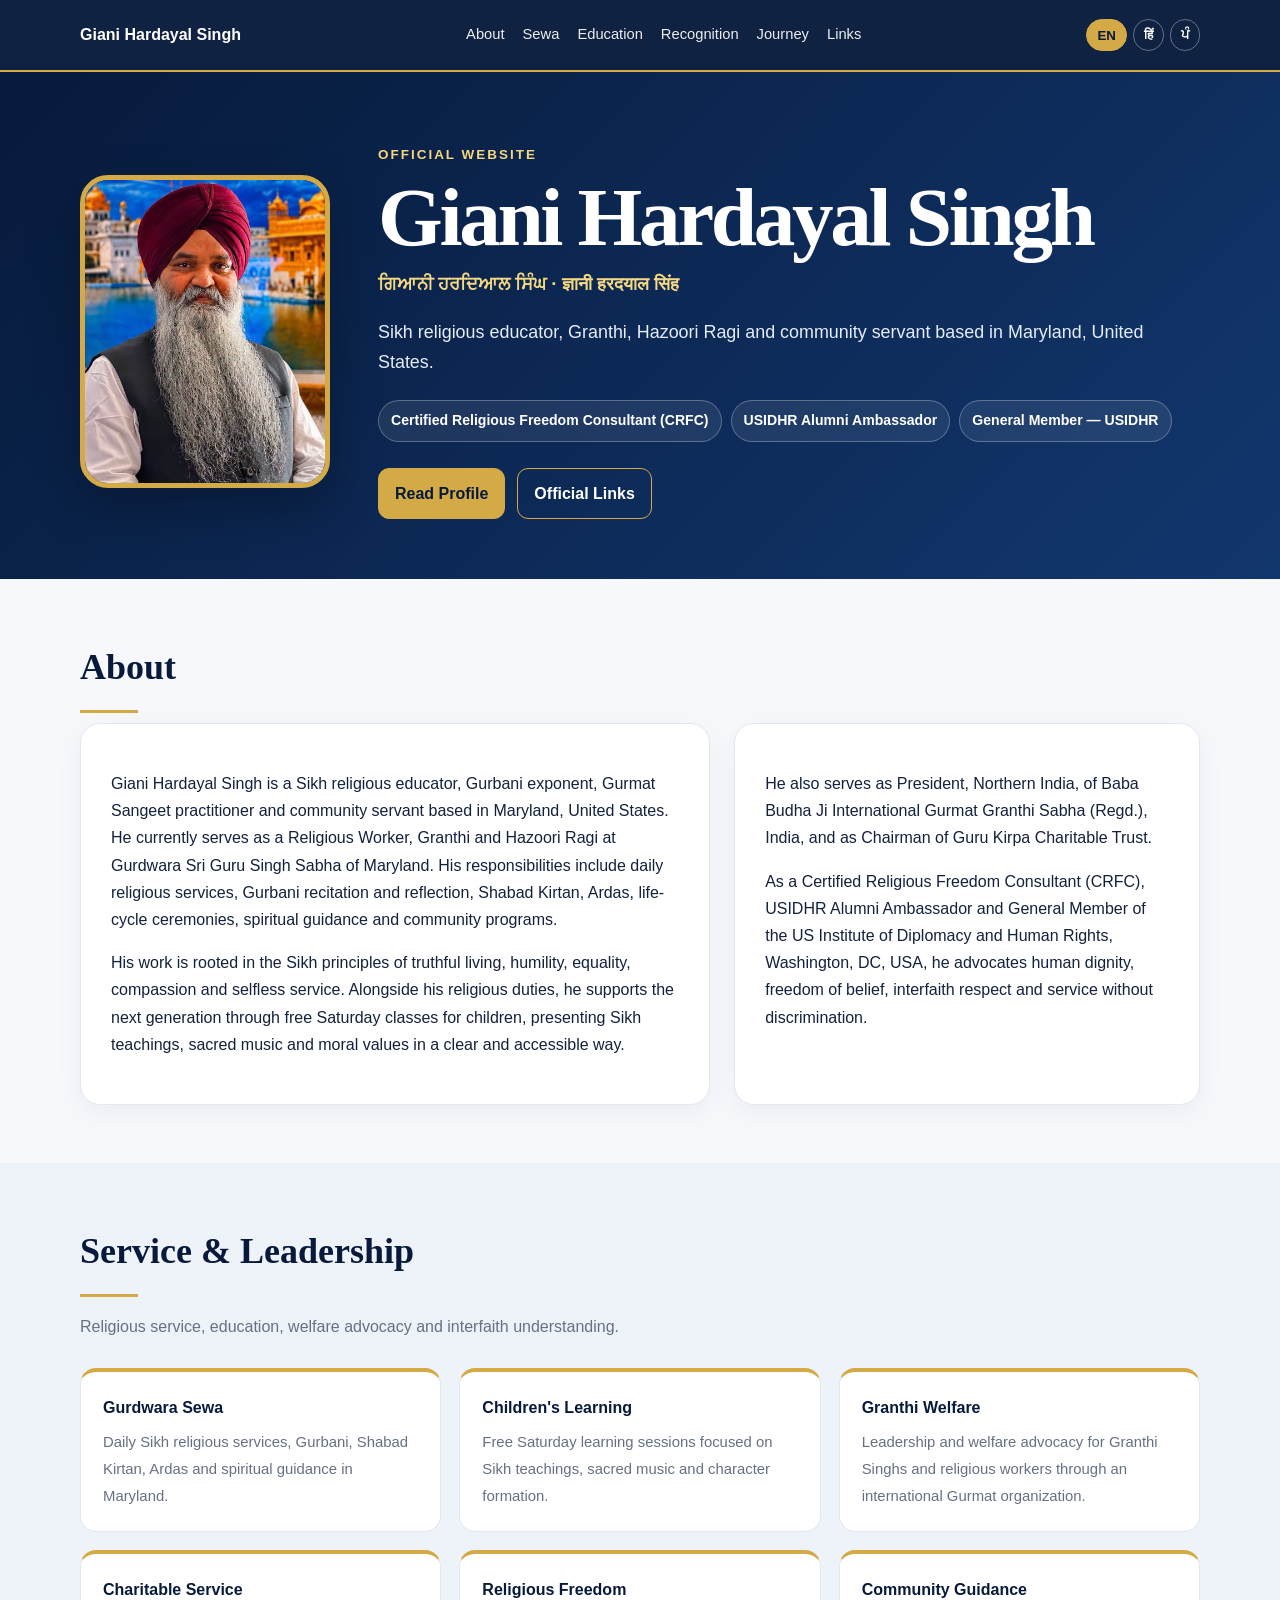
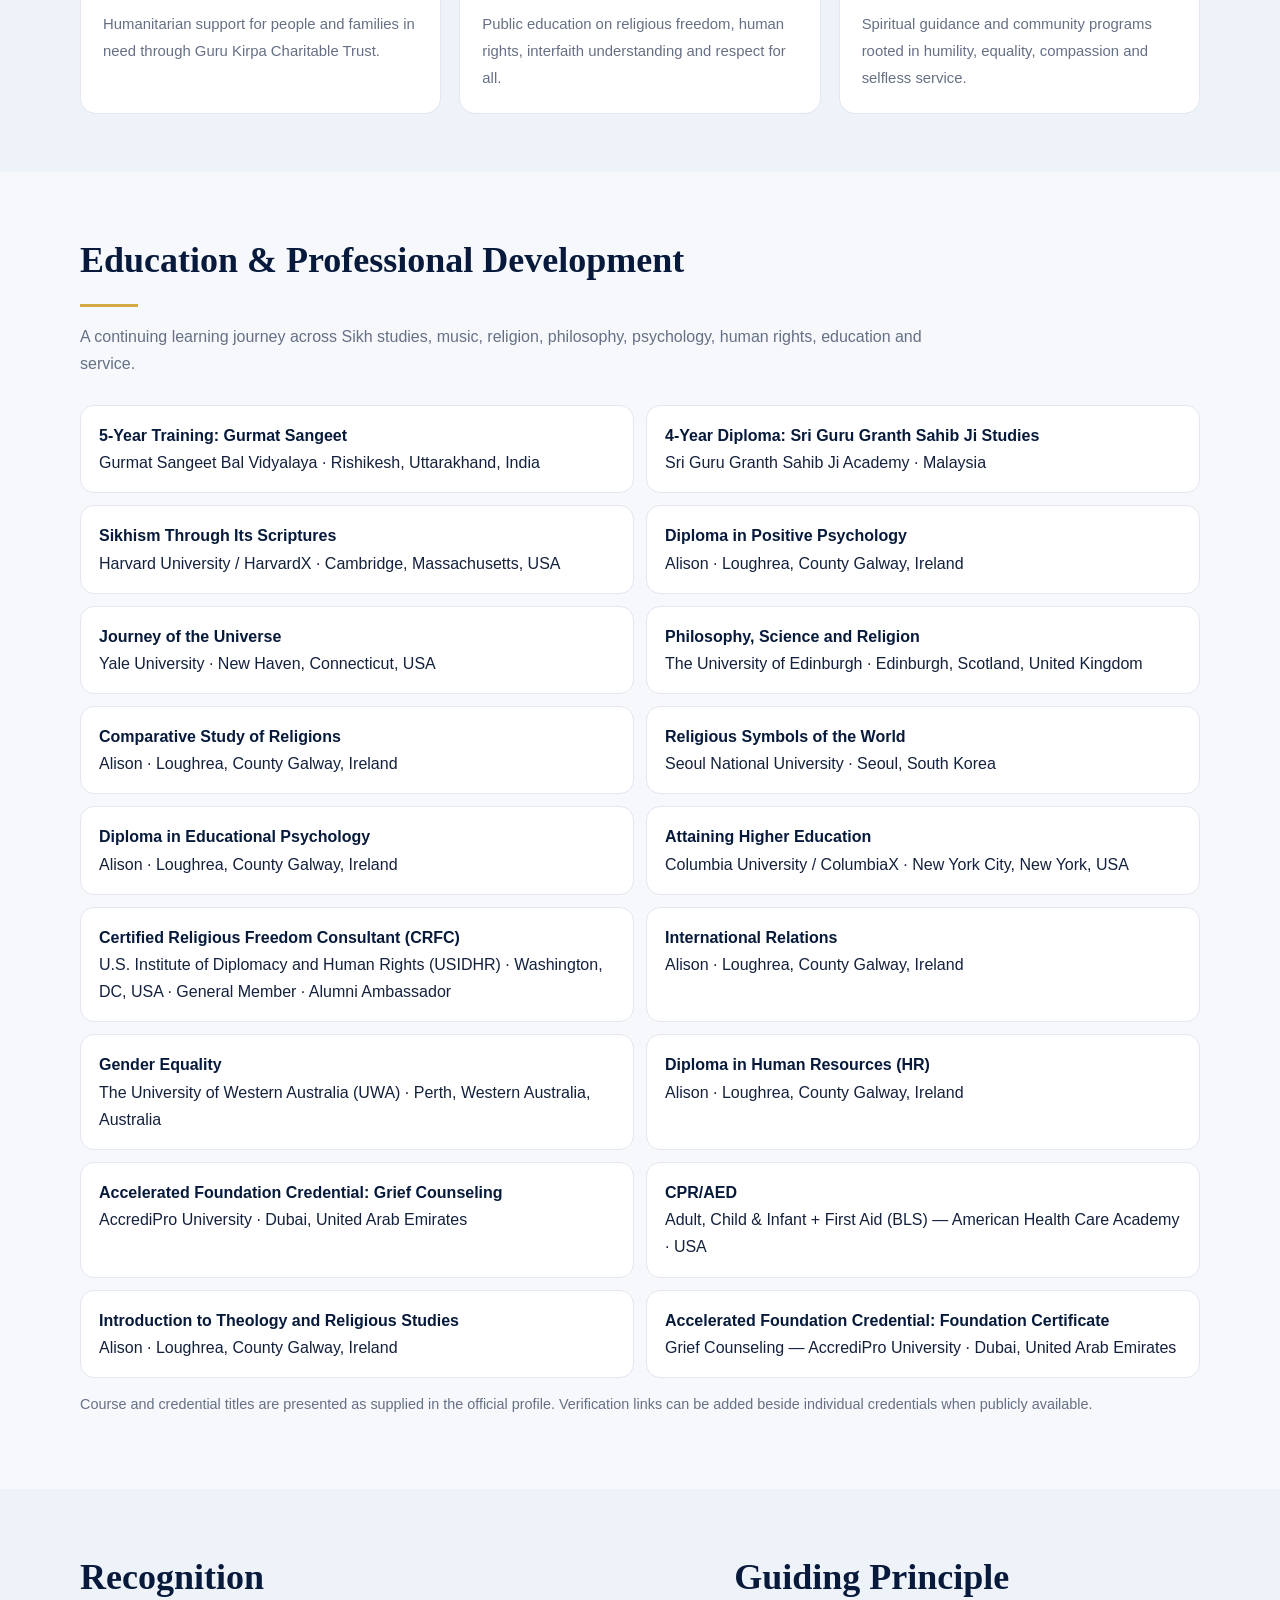
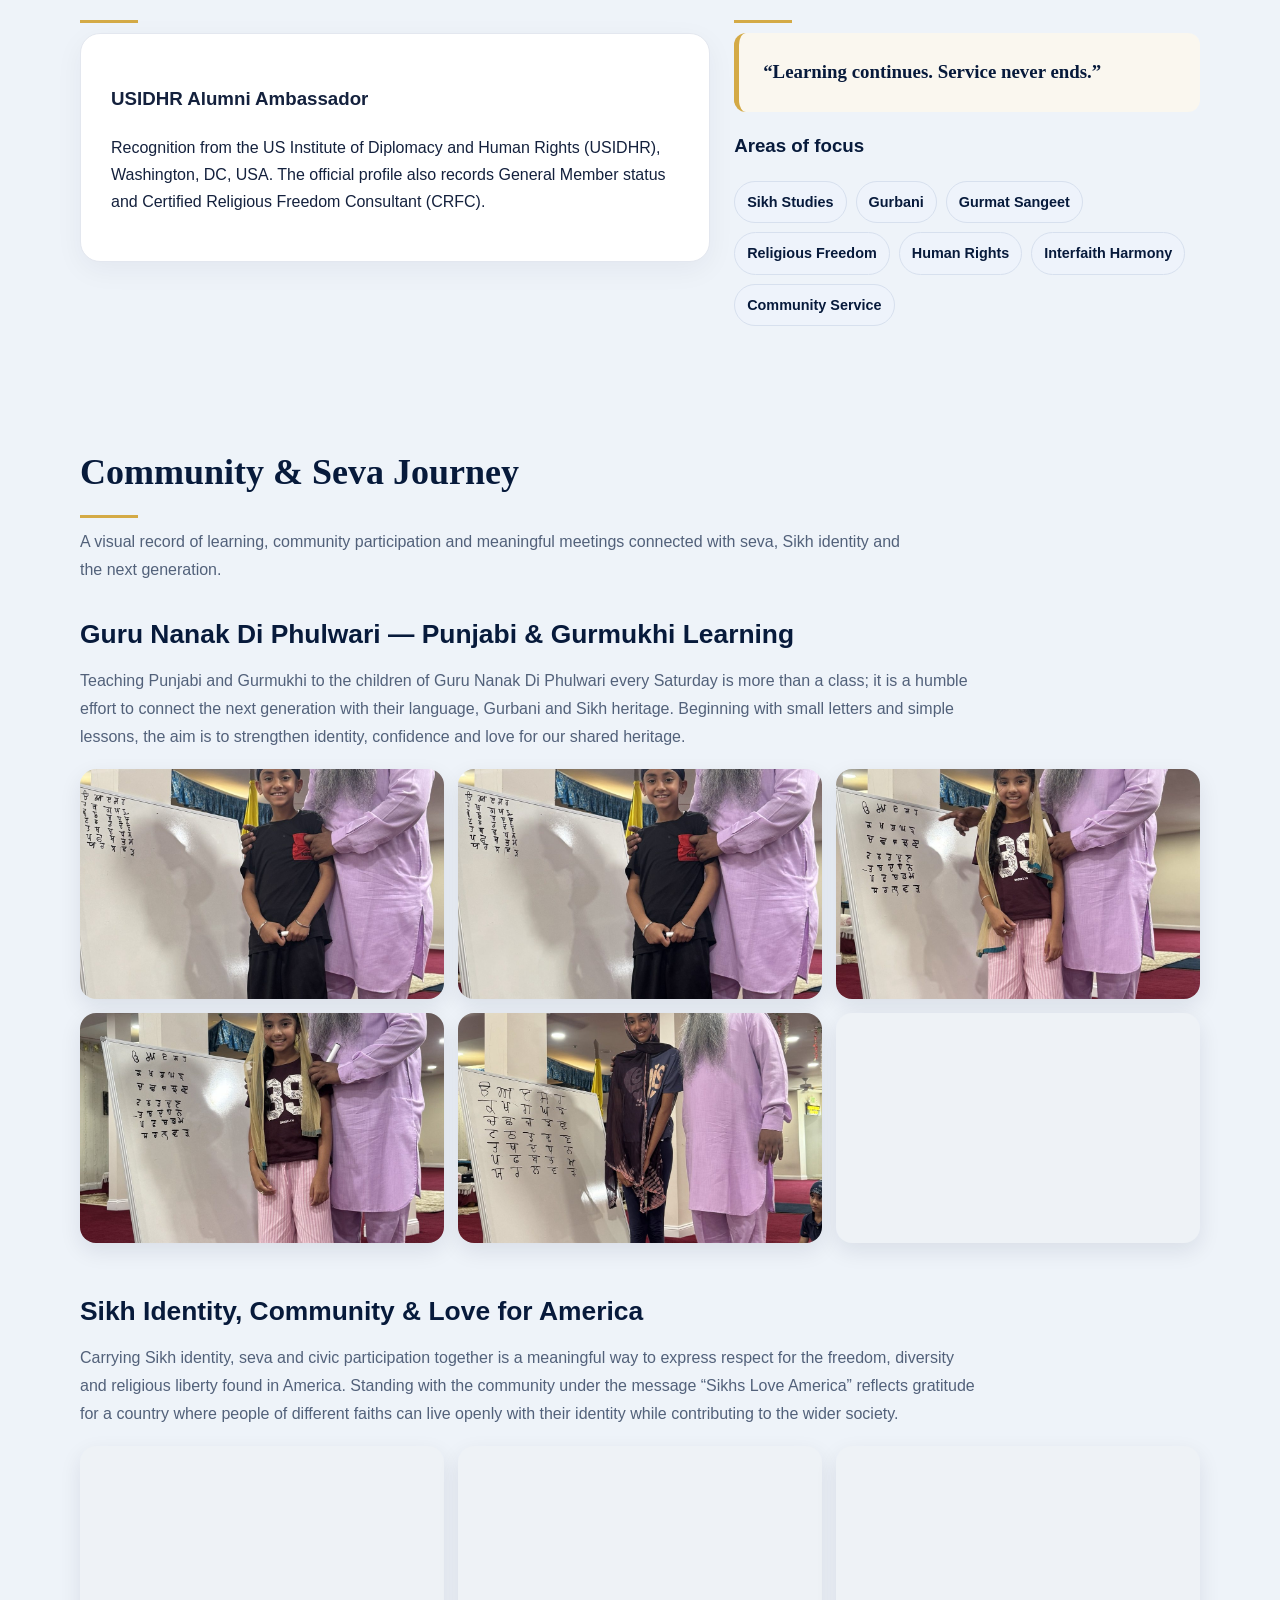
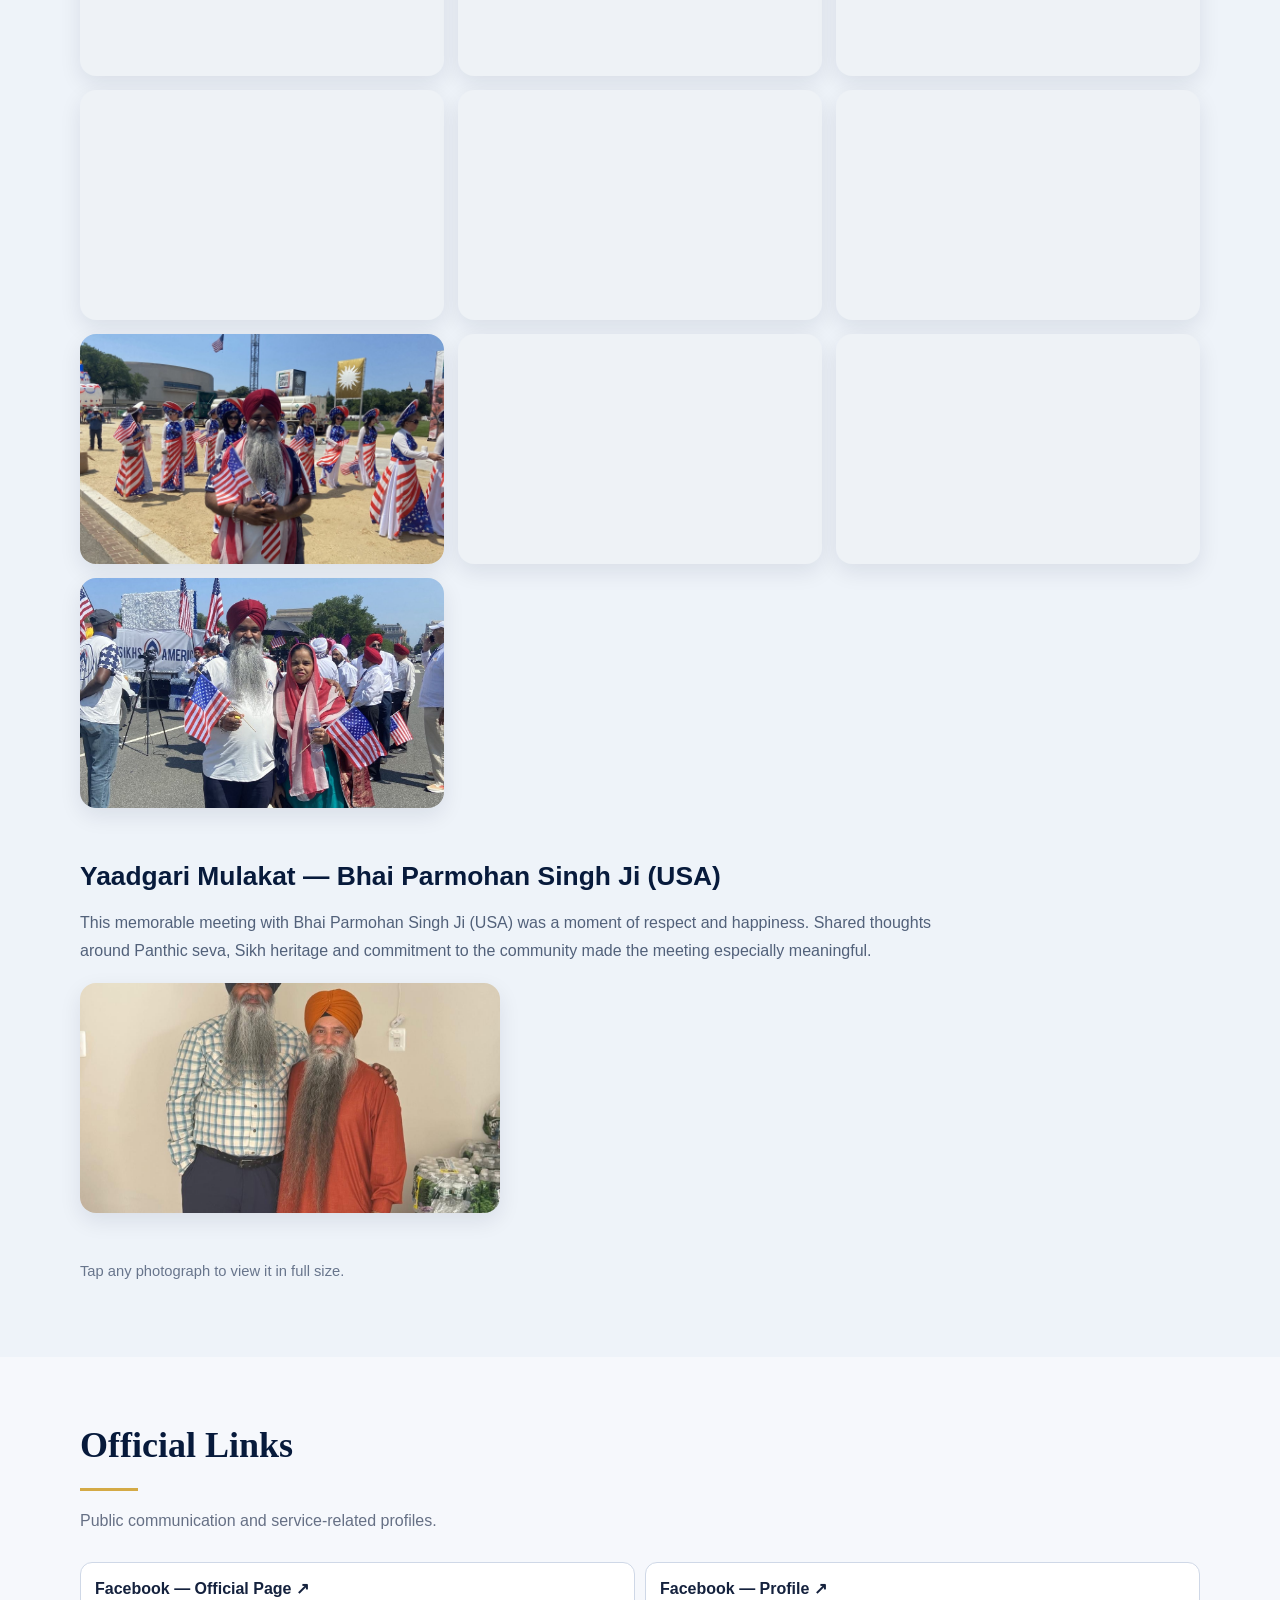
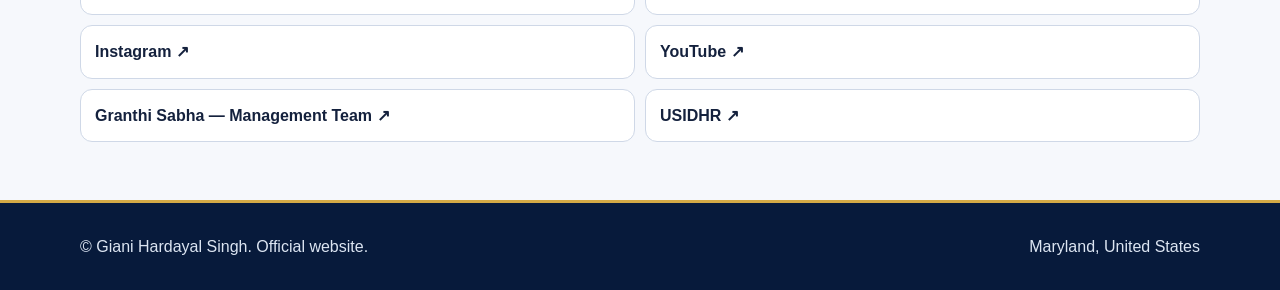
==== commit 3270c0e8: "Add files via upload" ====
--- a/index.html
+++ b/index.html
@@ -21,6 +21,14 @@
   .photoGrid img{height:165px}
 }
 </style>
+
+<link rel="manifest" href="/manifest.webmanifest">
+<meta name="theme-color" content="#071a3b">
+<meta name="apple-mobile-web-app-capable" content="yes">
+<meta name="apple-mobile-web-app-status-bar-style" content="default">
+<meta name="apple-mobile-web-app-title" content="Giani Hardayal Singh">
+<link rel="apple-touch-icon" href="/assets/app-icon-180.png">
+
 </head><body>
 <header class="top"><div class="wrap nav"><div class="brand">Giani Hardayal Singh</div><nav class="links"><a href="#about">About</a><a href="#service">Sewa</a><a href="#education">Education</a><a href="#recognition">Recognition</a><a href="#journey">Journey</a><a href="#links">Links</a></nav><div class="lang"><button data-lbtn="en" aria-pressed="true">EN</button><button data-lbtn="hi" aria-pressed="false">हिं</button><button data-lbtn="pa" aria-pressed="false">ਪੰ</button></div></div></header>
 <section class="hero"><div class="wrap heroGrid"><div class="portrait"><img src="assets/giani-hardayal-singh.jpg" alt="Giani Hardayal Singh"></div><div><div class="eyebrow">Official Website</div><div data-lang="en" class="active"><h1>Giani Hardayal Singh</h1><div class="native">ਗਿਆਨੀ ਹਰਦਿਆਲ ਸਿੰਘ · ज्ञानी हरदयाल सिंह</div><p class="lead">Sikh religious educator, Granthi, Hazoori Ragi and community servant based in Maryland, United States.</p></div><div data-lang="hi"><h1>ज्ञानी हरदयाल सिंह</h1><div class="native">Giani Hardayal Singh · ਗਿਆਨੀ ਹਰਦਿਆਲ ਸਿੰਘ</div><p class="lead">मैरीलैंड, अमेरिका में सेवारत सिख धर्म-शिक्षक, ग्रंथी, हज़ूरी रागी और समाजसेवी।</p></div><div data-lang="pa"><h1>ਗਿਆਨੀ ਹਰਦਿਆਲ ਸਿੰਘ</h1><div class="native">Giani Hardayal Singh · ज्ञानी हरदयाल सिंह</div><p class="lead">ਮੈਰੀਲੈਂਡ, ਅਮਰੀਕਾ ਵਿੱਚ ਸੇਵਾ ਨਿਭਾ ਰਹੇ ਸਿੱਖ ਧਰਮ-ਅਧਿਆਪਕ, ਗ੍ਰੰਥੀ, ਹਜ਼ੂਰੀ ਰਾਗੀ ਅਤੇ ਸਮਾਜ ਸੇਵਕ।</p></div><div class="badges"><span class="badge">Certified Religious Freedom Consultant (CRFC)</span><span class="badge">USIDHR Alumni Ambassador</span><span class="badge">General Member — USIDHR</span></div><div class="cta"><a class="btn primary" href="#about">Read Profile</a><a class="btn ghost" href="#links">Official Links</a></div></div></div></section>
@@ -76,4 +84,13 @@
 </div></section>
 <section id="links"><div class="wrap"><h2 class="sectionTitle">Official Links</h2><p class="intro">Public communication and service-related profiles.</p><div class="social"><a href="https://www.facebook.com/GianiHardayalSingh/" target="_blank" rel="noopener">Facebook — Official Page ↗</a><a href="https://www.facebook.com/gianiji517/" target="_blank" rel="noopener">Facebook — Profile ↗</a><a href="https://www.instagram.com/hardayalsingh.517/" target="_blank" rel="noopener">Instagram ↗</a><a href="https://www.youtube.com/@GianiHardayalSingh517" target="_blank" rel="noopener">YouTube ↗</a><a href="https://granthisabha.in/management-team.php" target="_blank" rel="noopener">Granthi Sabha — Management Team ↗</a><a href="https://usidhr.org/" target="_blank" rel="noopener">USIDHR ↗</a></div></div></section></main>
 <footer><div class="wrap foot"><div>© Giani Hardayal Singh. Official website.</div><div>Maryland, United States</div></div></footer>
-<script>const buttons=[...document.querySelectorAll('[data-lbtn]')];function setLang(lang){document.querySelectorAll('[data-lang]').forEach(el=>el.classList.toggle('active',el.dataset.lang===lang));buttons.forEach(b=>b.setAttribute('aria-pressed',String(b.dataset.lbtn===lang)));document.documentElement.lang=lang==='pa'?'pa':lang==='hi'?'hi':'en';}buttons.forEach(b=>b.addEventListener('click',()=>setLang(b.dataset.lbtn)));</script></body></html>+<script>const buttons=[...document.querySelectorAll('[data-lbtn]')];function setLang(lang){document.querySelectorAll('[data-lang]').forEach(el=>el.classList.toggle('active',el.dataset.lang===lang));buttons.forEach(b=>b.setAttribute('aria-pressed',String(b.dataset.lbtn===lang)));document.documentElement.lang=lang==='pa'?'pa':lang==='hi'?'hi':'en';}buttons.forEach(b=>b.addEventListener('click',()=>setLang(b.dataset.lbtn)));</script>
+<script>
+if ('serviceWorker' in navigator) {
+  window.addEventListener('load', () => {
+    navigator.serviceWorker.register('/service-worker.js');
+  });
+}
+</script>
+
+</body></html>
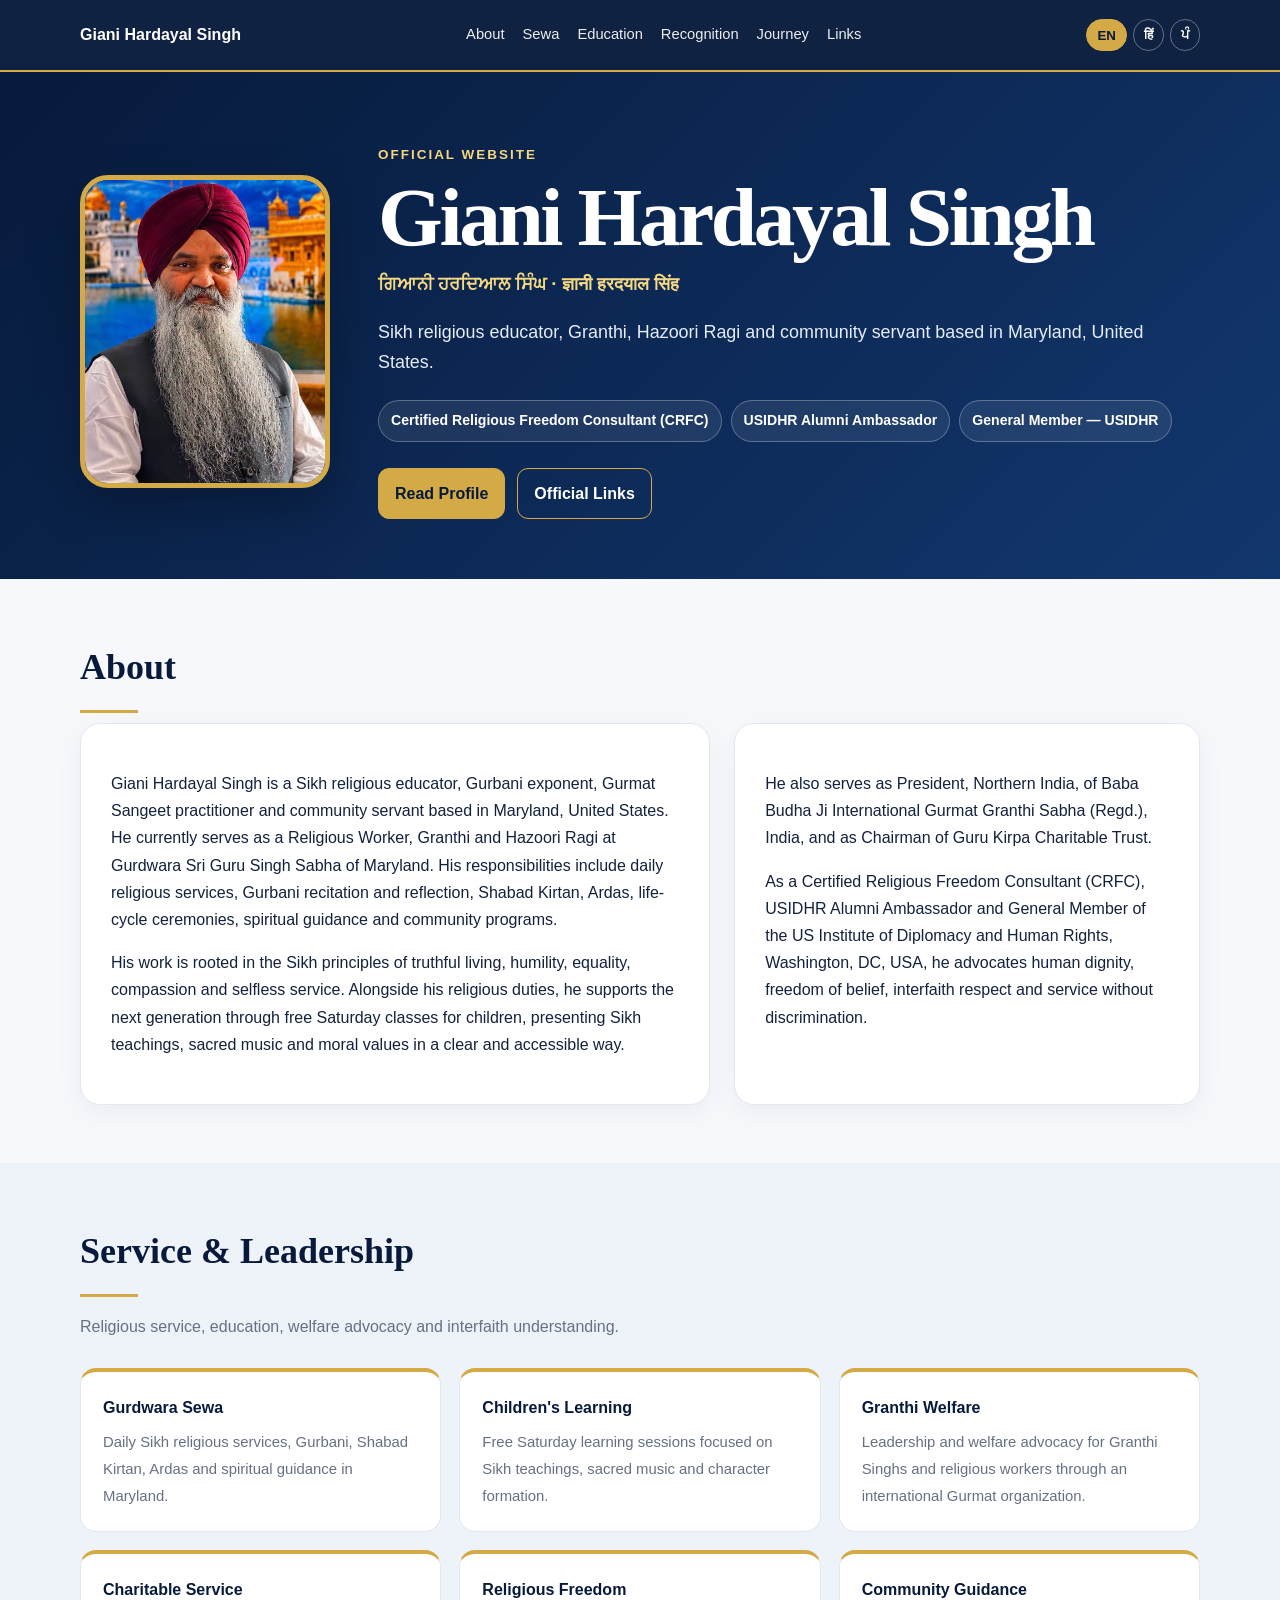
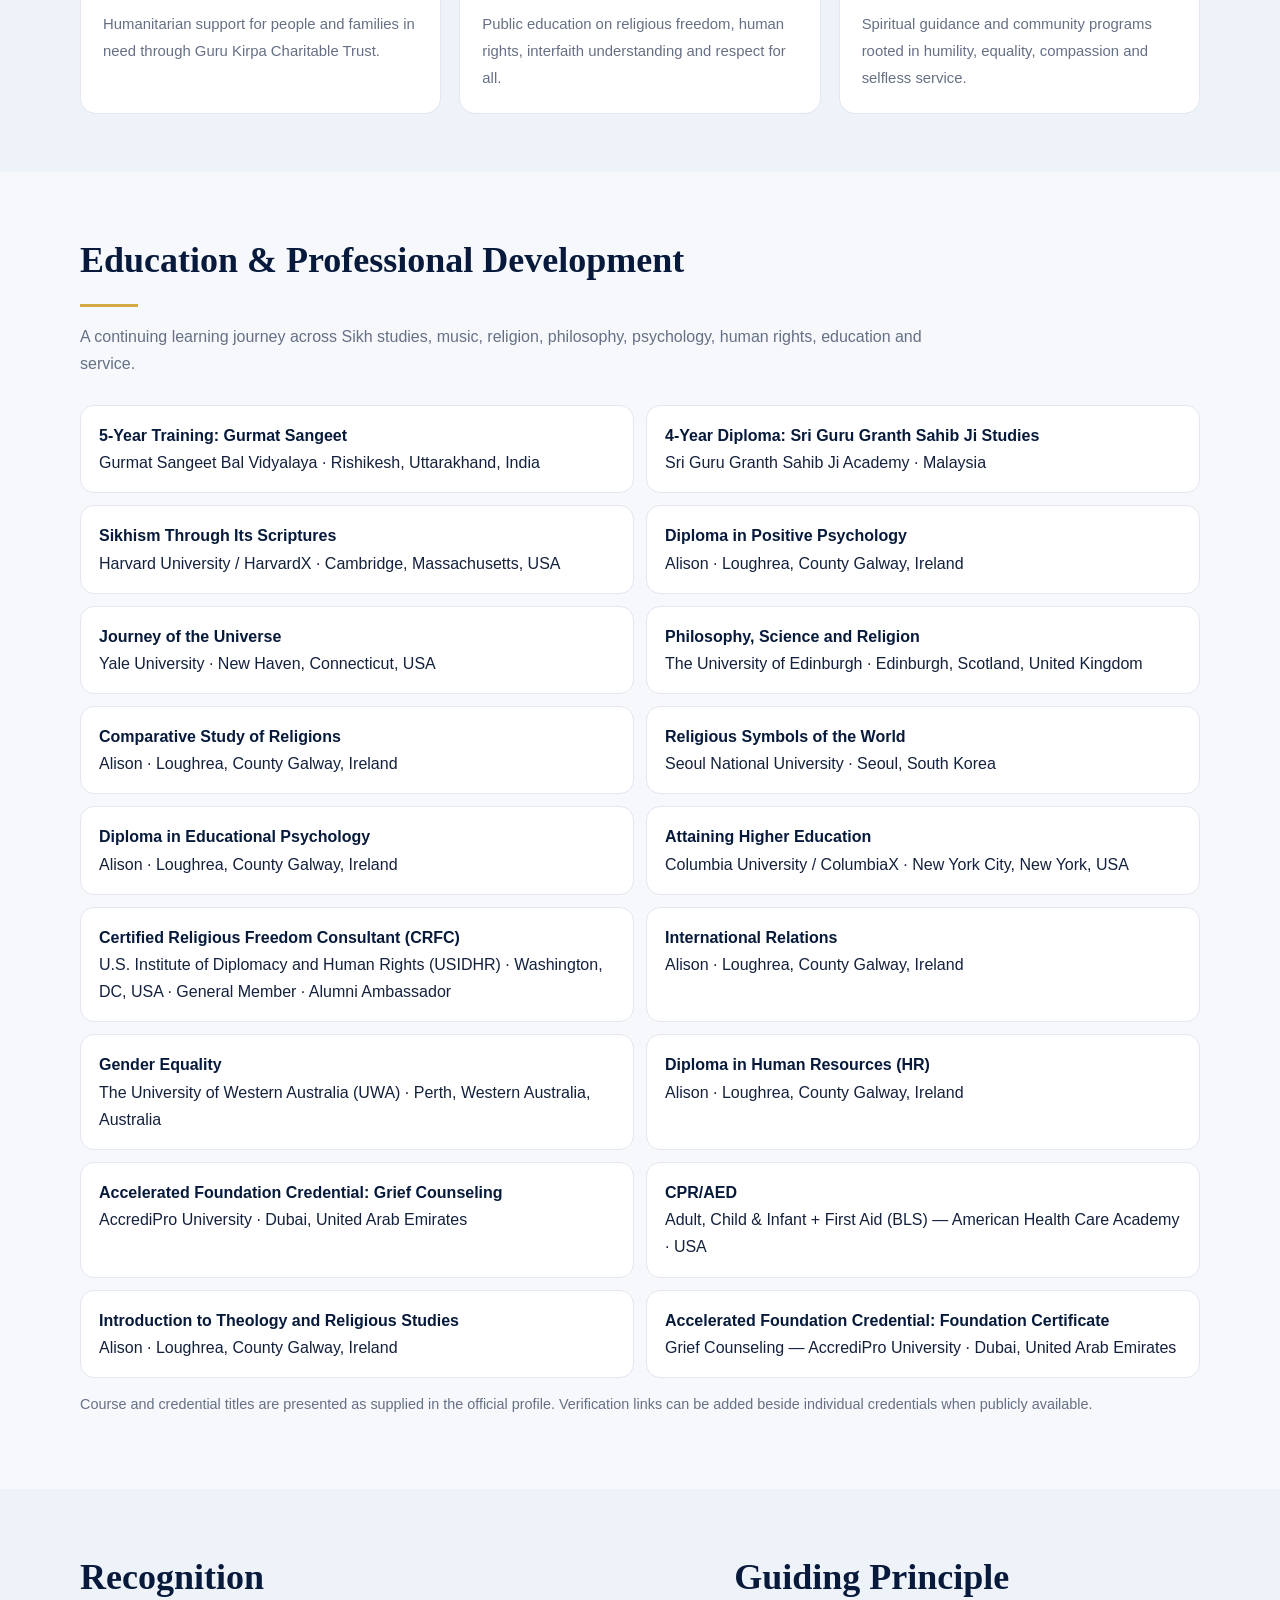
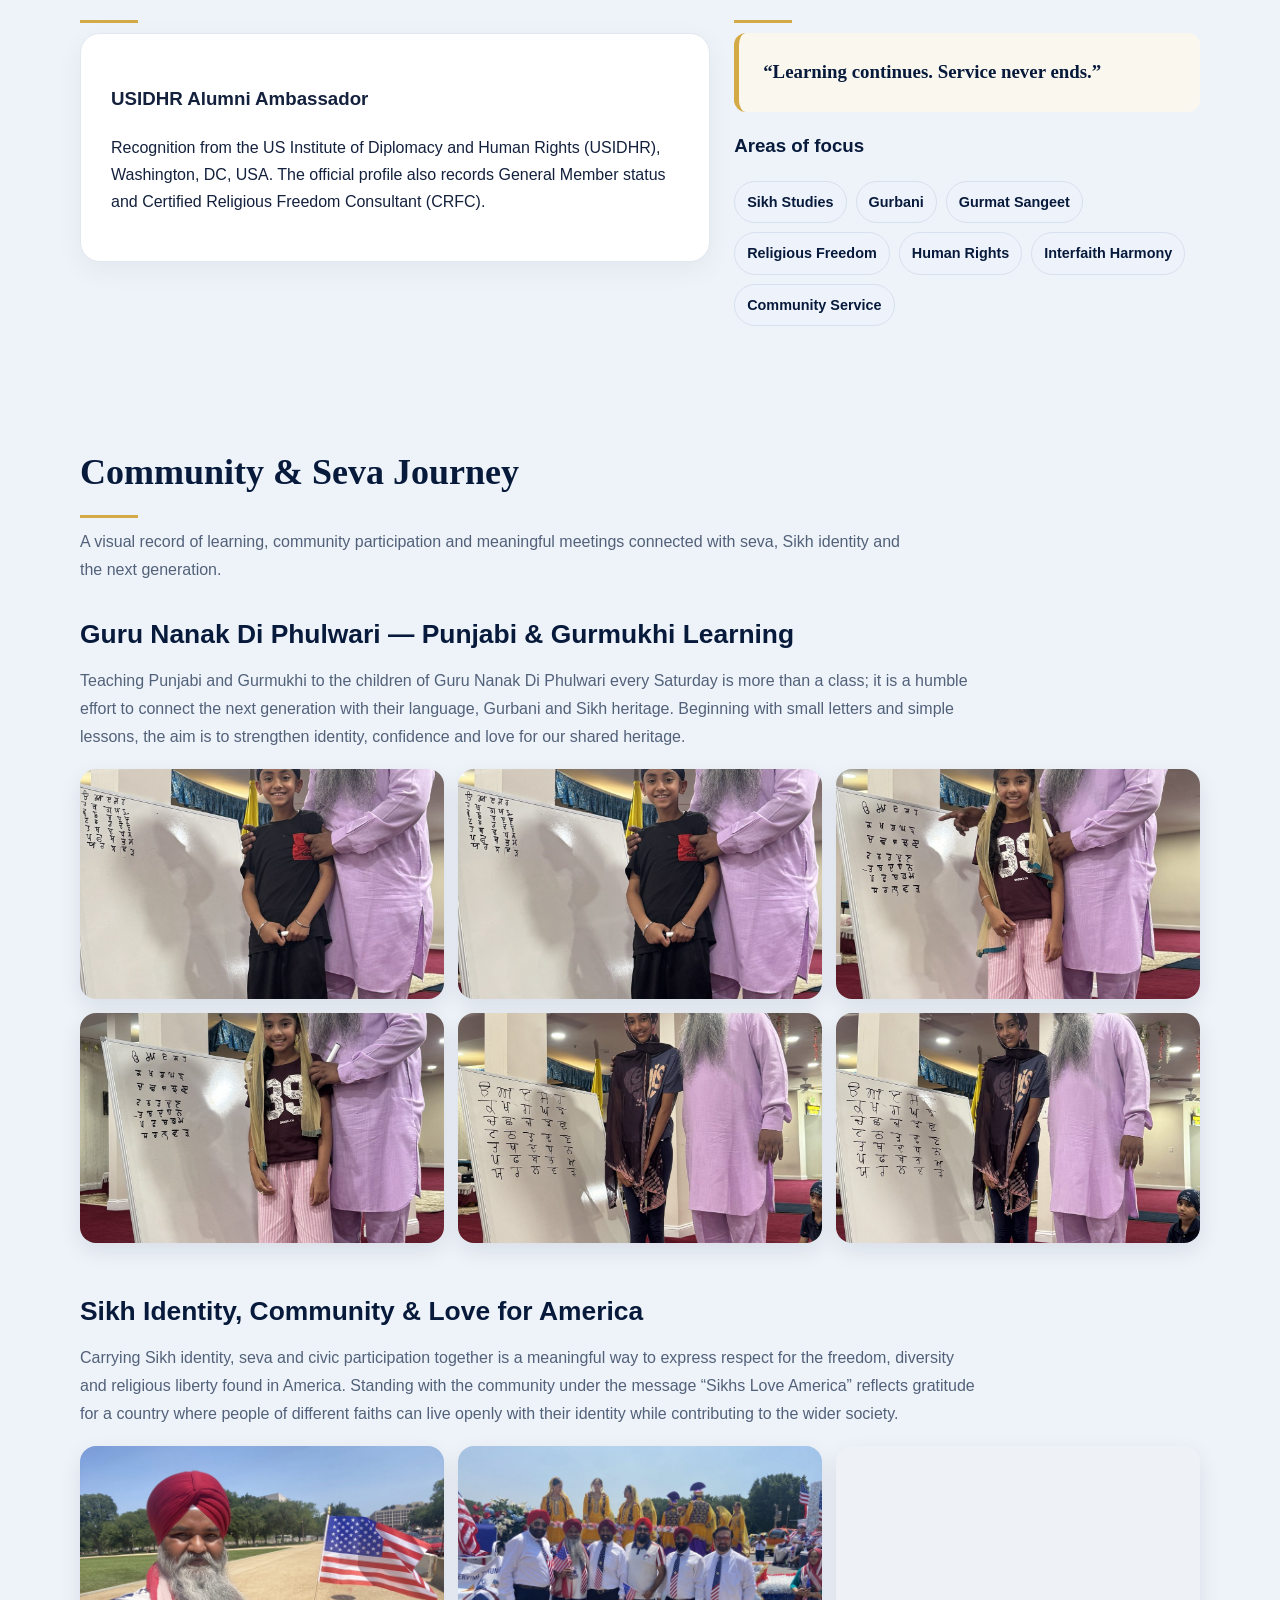
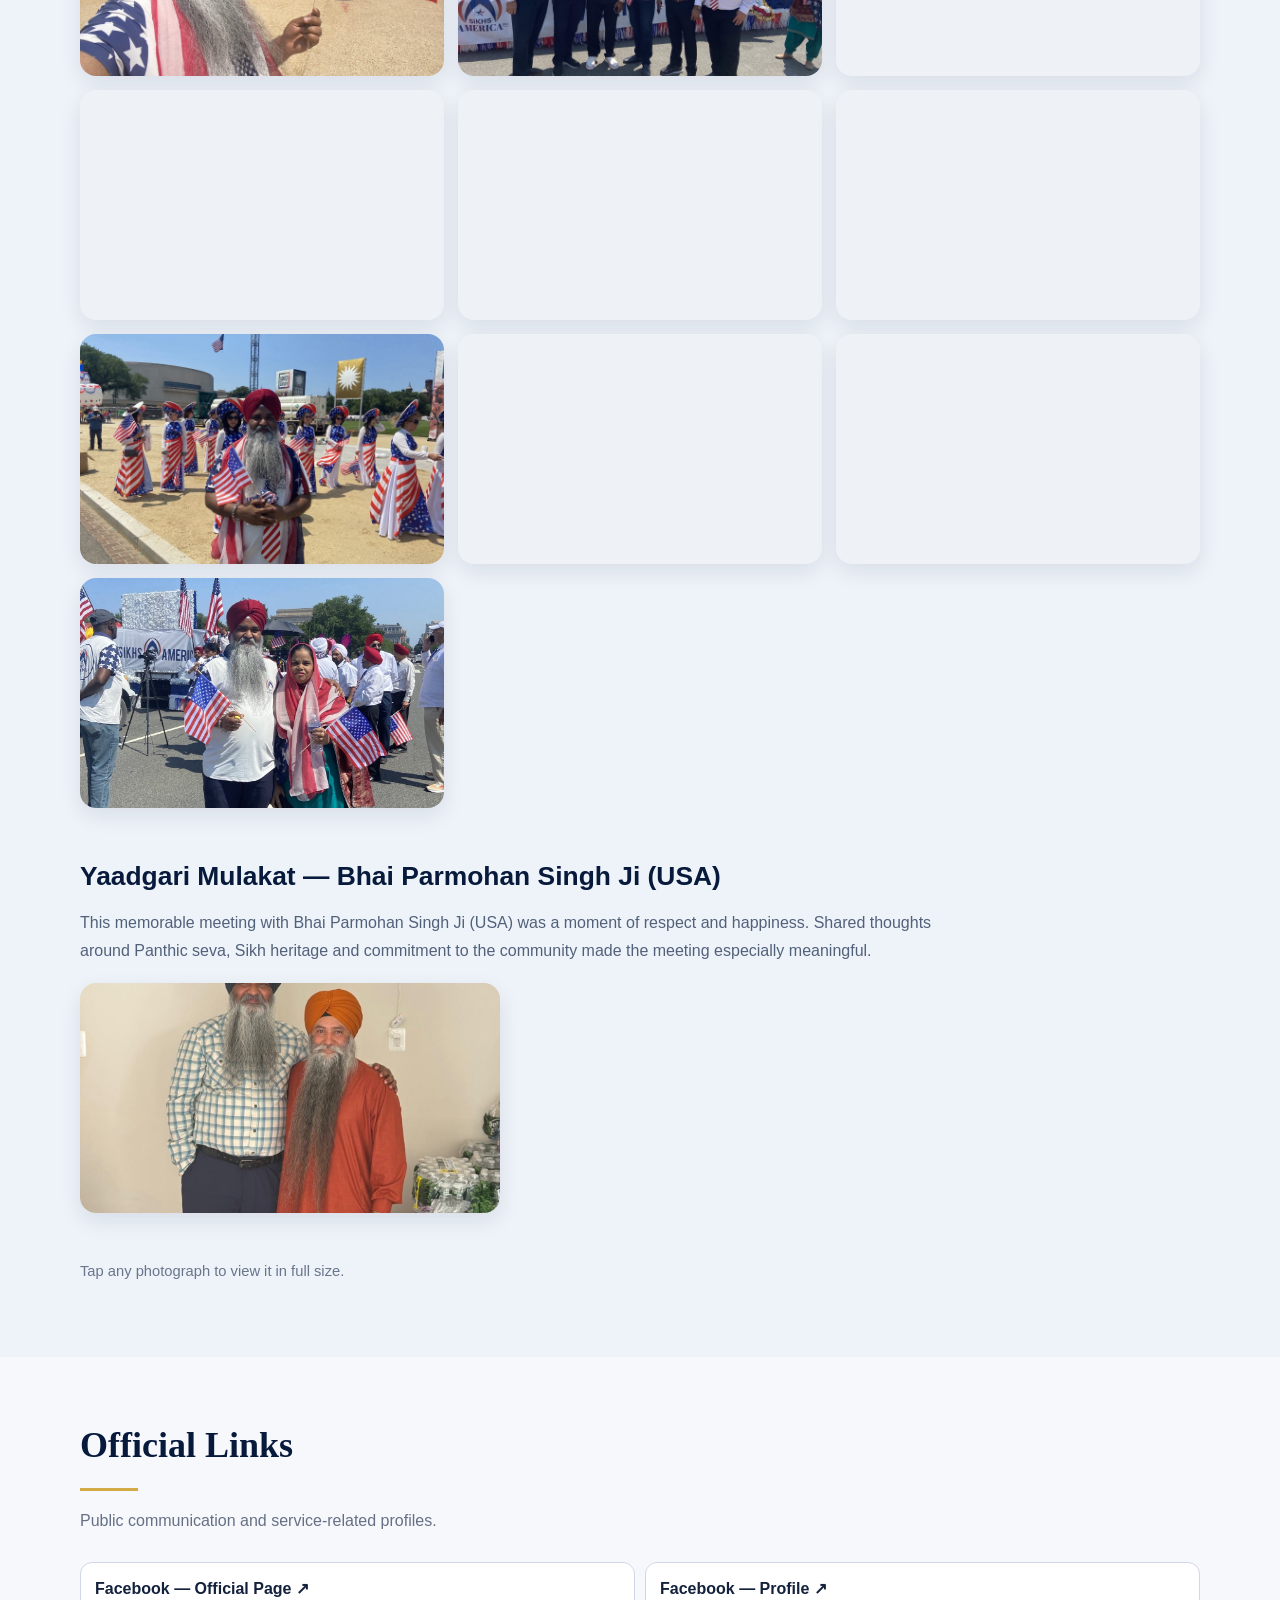
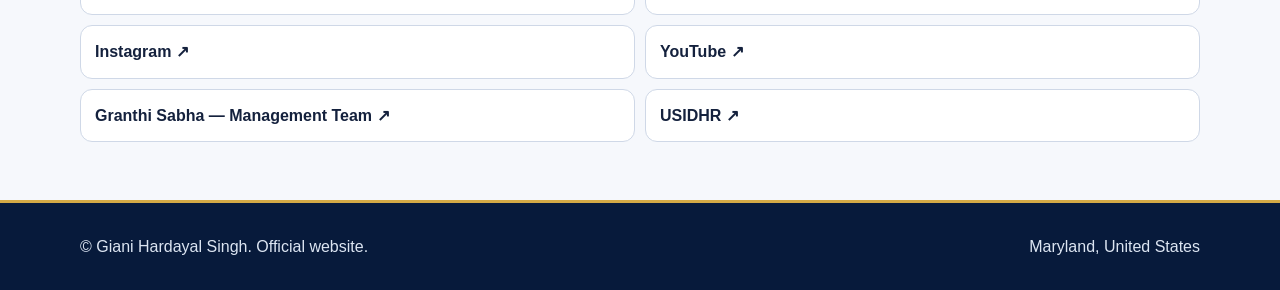
==== commit b44df773: "Add files via upload" ====
--- a/index.html
+++ b/index.html
@@ -1,4 +1,4 @@
-<!doctype html><html lang="en"><head><meta charset="utf-8"><meta name="viewport" content="width=device-width,initial-scale=1"><title>Giani Hardayal Singh | Sikh Educator, Granthi & Religious Freedom Consultant | Maryland, USA</title><meta name="description" content="Official website of Giani Hardayal Singh, Sikh religious educator, Granthi, Hazoori Ragi, community servant, Certified Religious Freedom Consultant (CRFC) and USIDHR Alumni Ambassador in Maryland, USA."><meta name="robots" content="index,follow,max-image-preview:large"><meta name="author" content="Giani Hardayal Singh"><meta property="og:type" content="profile"><meta property="og:title" content="Giani Hardayal Singh — Official Website"><meta property="og:description" content="Sikh religious educator, Granthi, Hazoori Ragi, community servant and Certified Religious Freedom Consultant in Maryland, USA."><meta property="og:image" content="assets/giani-hardayal-singh.jpg"><meta name="twitter:card" content="summary_large_image"><meta name="theme-color" content="#071a3b"><link rel="stylesheet" href="assets/styles.css"><script type="application/ld+json">{"@context": "https://schema.org", "@type": "Person", "name": "Giani Hardayal Singh", "alternateName": ["ਗਿਆਨੀ ਹਰਦਿਆਲ ਸਿੰਘ", "ज्ञानी हरदयाल सिंह"], "honorificPrefix": "Giani", "image": "assets/giani-hardayal-singh.jpg", "description": "Sikh religious educator, Granthi, Hazoori Ragi, community servant, Certified Religious Freedom Consultant and USIDHR Alumni Ambassador based in Maryland, USA.", "jobTitle": ["Religious Worker, Granthi and Hazoori Ragi", "President, Northern India", "Chairman, Guru Kirpa Charitable Trust", "Certified Religious Freedom Consultant"], "worksFor": {"@type": "Organization", "name": "Gurdwara Sri Guru Singh Sabha of Maryland"}, "memberOf": [{"@type": "Organization", "name": "Baba Budha Ji International Gurmat Granthi Sabha (Regd.), India"}, {"@type": "Organization", "name": "US Institute of Diplomacy and Human Rights", "url": "https://usidhr.org/"}], "award": "USIDHR Alumni Ambassador", "knowsAbout": ["Sikh studies", "Gurbani", "Gurmat Sangeet", "Religious freedom", "Interfaith harmony", "Human rights education", "Community service"], "knowsLanguage": ["Punjabi", "Hindi", "English"], "sameAs": ["https://www.facebook.com/GianiHardayalSingh/", "https://www.facebook.com/gianiji517/", "https://www.instagram.com/hardayalsingh.517/", "https://www.youtube.com/@GianiHardayalSingh517", "https://granthisabha.in/management-team.php"]}</script>
+<!doctype html><html lang="en"><head><meta charset="utf-8"><meta name="viewport" content="width=device-width,initial-scale=1"><title>Giani Hardayal Singh | Official Website</title><meta name="description" content="Official website of Giani Hardayal Singh — Sikh religious educator, Granthi, Hazoori Ragi, community servant, Certified Religious Freedom Consultant (CRFC) and USIDHR Alumni Ambassador based in Maryland, USA."><meta name="robots" content="index,follow,max-image-preview:large"><meta name="author" content="Giani Hardayal Singh"><meta property="og:type" content="profile"><meta property="og:title" content="Giani Hardayal Singh | Official Website"><meta property="og:description" content="Sikh religious educator, Granthi, Hazoori Ragi, community servant and Certified Religious Freedom Consultant in Maryland, USA."><meta property="og:image" content="https://gianihardayalsingh.com/assets/giani-hardayal-singh.jpg"><meta name="twitter:card" content="summary_large_image"><meta name="theme-color" content="#071a3b"><link rel="canonical" href="https://gianihardayalsingh.com/"><meta property="og:url" content="https://gianihardayalsingh.com/"><meta property="og:site_name" content="Giani Hardayal Singh — Official Website"><meta property="profile:first_name" content="Hardayal"><meta property="profile:last_name" content="Singh"><meta name="twitter:title" content="Giani Hardayal Singh | Official Website"><meta name="twitter:description" content="Official website of Giani Hardayal Singh — Sikh religious educator, Granthi, Hazoori Ragi, community servant and Certified Religious Freedom Consultant based in Maryland, USA."><meta name="twitter:image" content="https://gianihardayalsingh.com/assets/giani-hardayal-singh.jpg"><link rel="stylesheet" href="assets/styles.css"><script type="application/ld+json">{"@context":"https://schema.org","@graph":[{"@type":"WebSite","@id":"https://gianihardayalsingh.com/#website","url":"https://gianihardayalsingh.com/","name":"Giani Hardayal Singh — Official Website","inLanguage":["en","pa","hi"],"publisher":{"@id":"https://gianihardayalsingh.com/#person"}},{"@type":"Person","@id":"https://gianihardayalsingh.com/#person","url":"https://gianihardayalsingh.com/","name":"Giani Hardayal Singh","alternateName":["ਗਿਆਨੀ ਹਰਦਿਆਲ ਸਿੰਘ","ज्ञानी हरदयाल सिंह"],"honorificPrefix":"Giani","image":"https://gianihardayalsingh.com/assets/giani-hardayal-singh.jpg","description":"Sikh religious educator, Granthi, Hazoori Ragi, community servant, Certified Religious Freedom Consultant and USIDHR Alumni Ambassador based in Maryland, USA.","jobTitle":["Religious Worker, Granthi and Hazoori Ragi","President, Northern India","Chairman, Guru Kirpa Charitable Trust","Certified Religious Freedom Consultant"],"worksFor":{"@type":"Organization","name":"Gurdwara Sri Guru Singh Sabha of Maryland"},"memberOf":[{"@type":"Organization","name":"Baba Budha Ji International Gurmat Granthi Sabha (Regd.), India"},{"@type":"Organization","name":"US Institute of Diplomacy and Human Rights","url":"https://usidhr.org/"}],"award":"USIDHR Alumni Ambassador","knowsAbout":["Sikh studies","Gurbani","Gurmat Sangeet","Religious freedom","Interfaith harmony","Human rights education","Community service"],"knowsLanguage":["Punjabi","Hindi","English"],"sameAs":["https://www.facebook.com/GianiHardayalSingh/","https://www.facebook.com/gianiji517/","https://www.instagram.com/hardayalsingh.517/","https://www.youtube.com/@GianiHardayalSingh517","https://granthisabha.in/management-team.php"]}]}</script>
 <style>
 .journeyIntro{max-width:820px;margin:0 0 28px;color:#52617a;line-height:1.75}
 .storyBlock{margin:28px 0 46px}
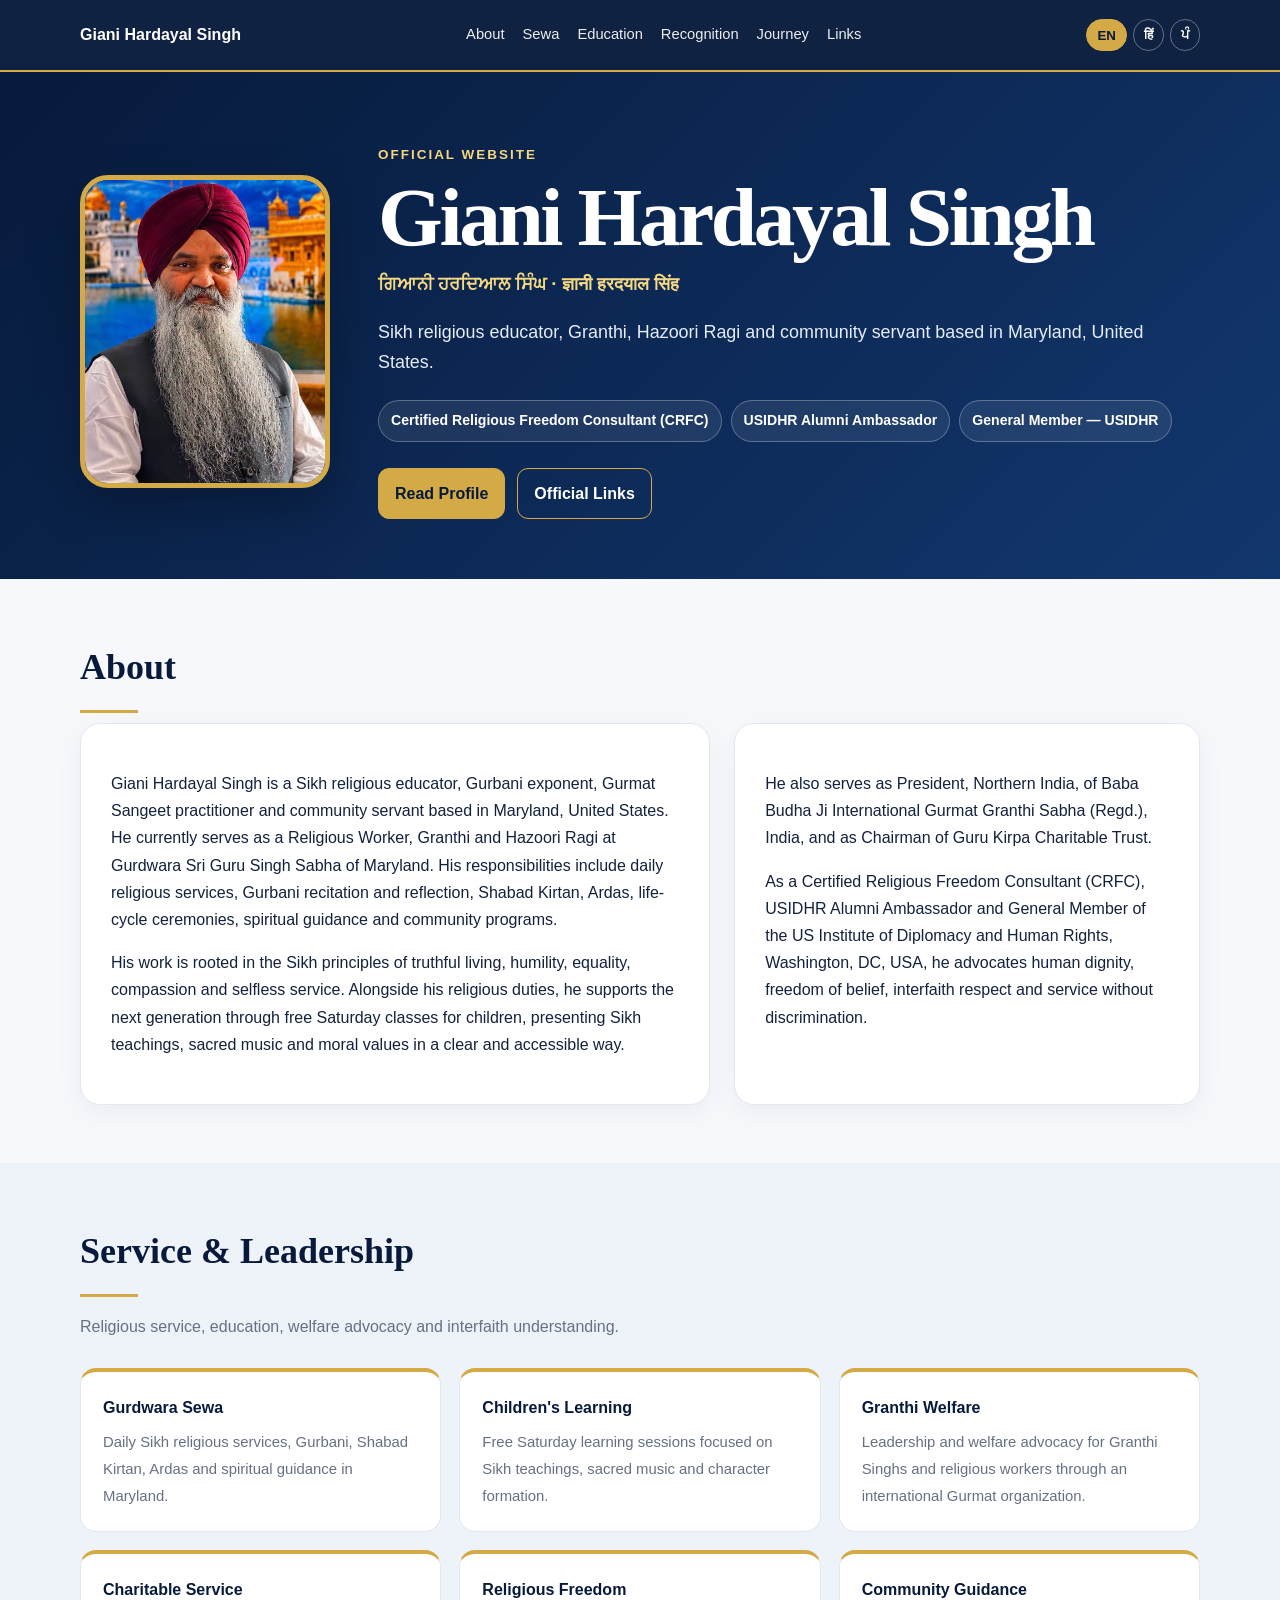
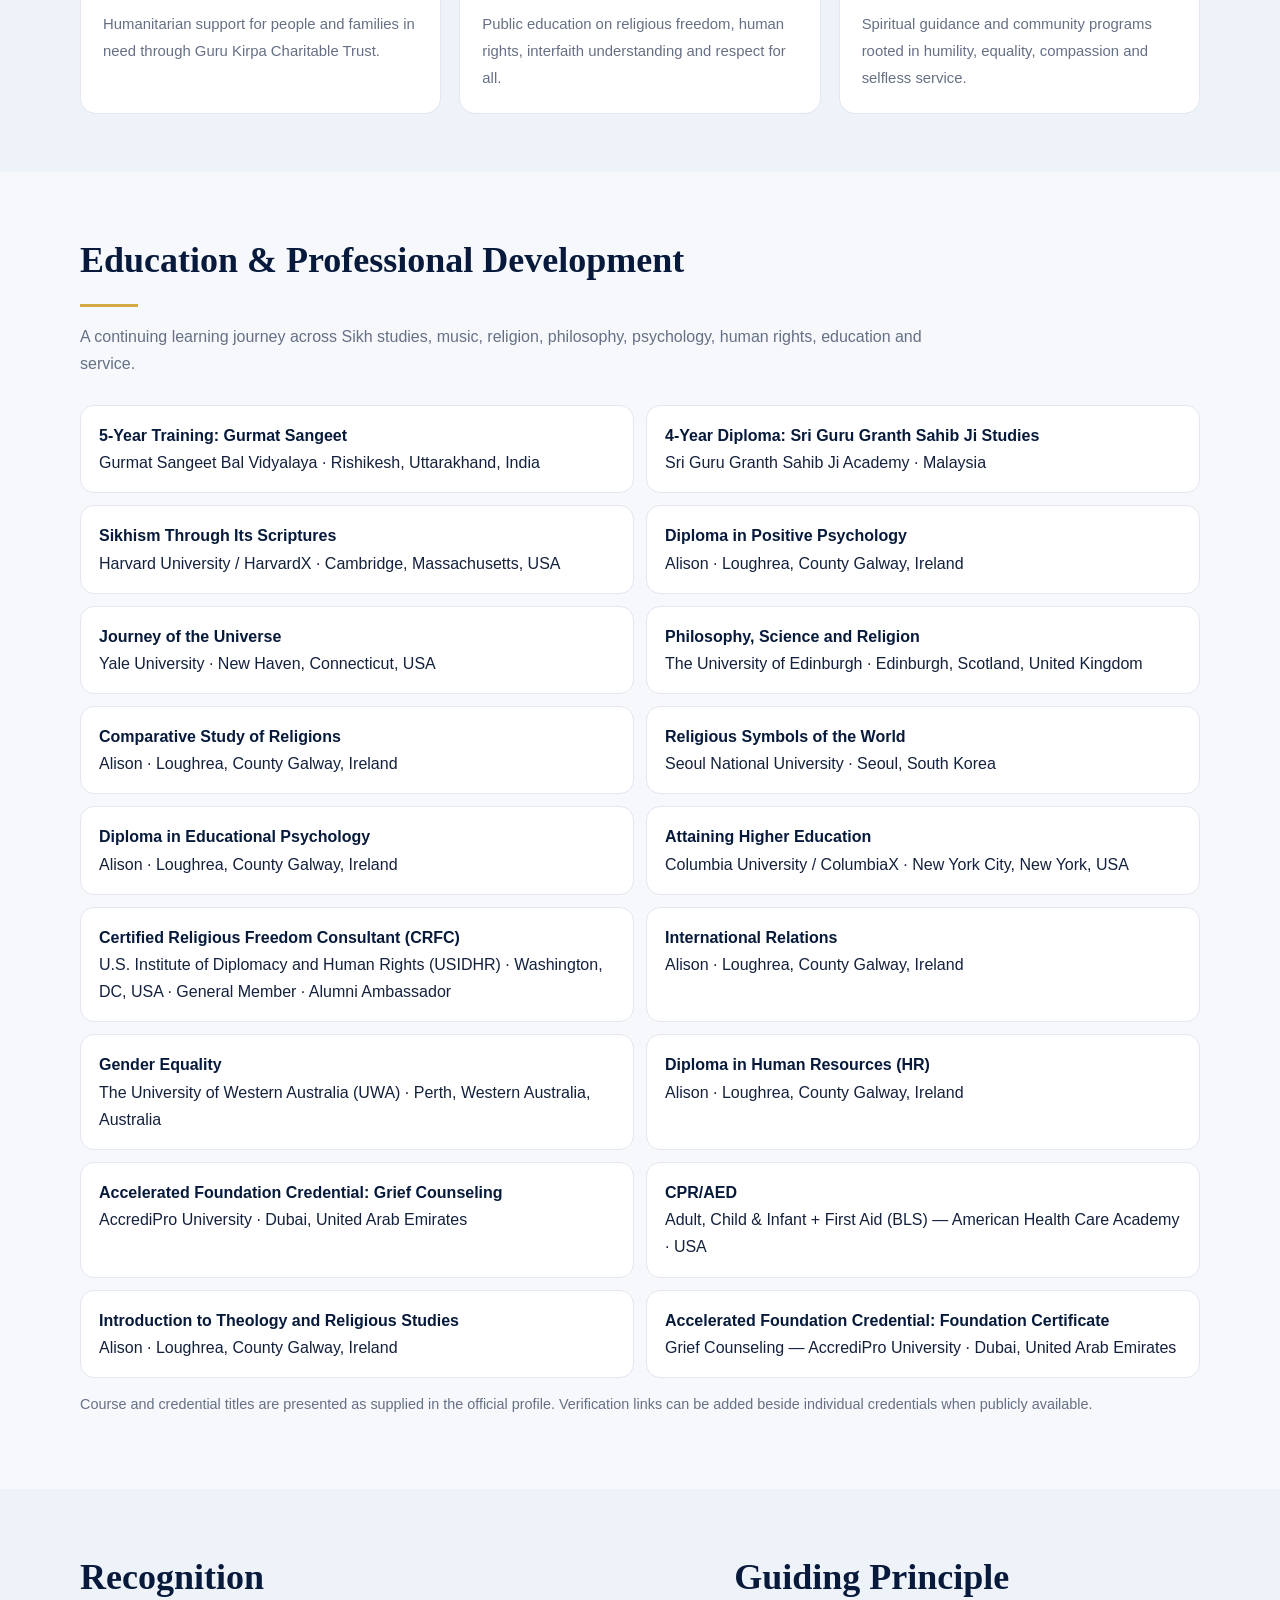
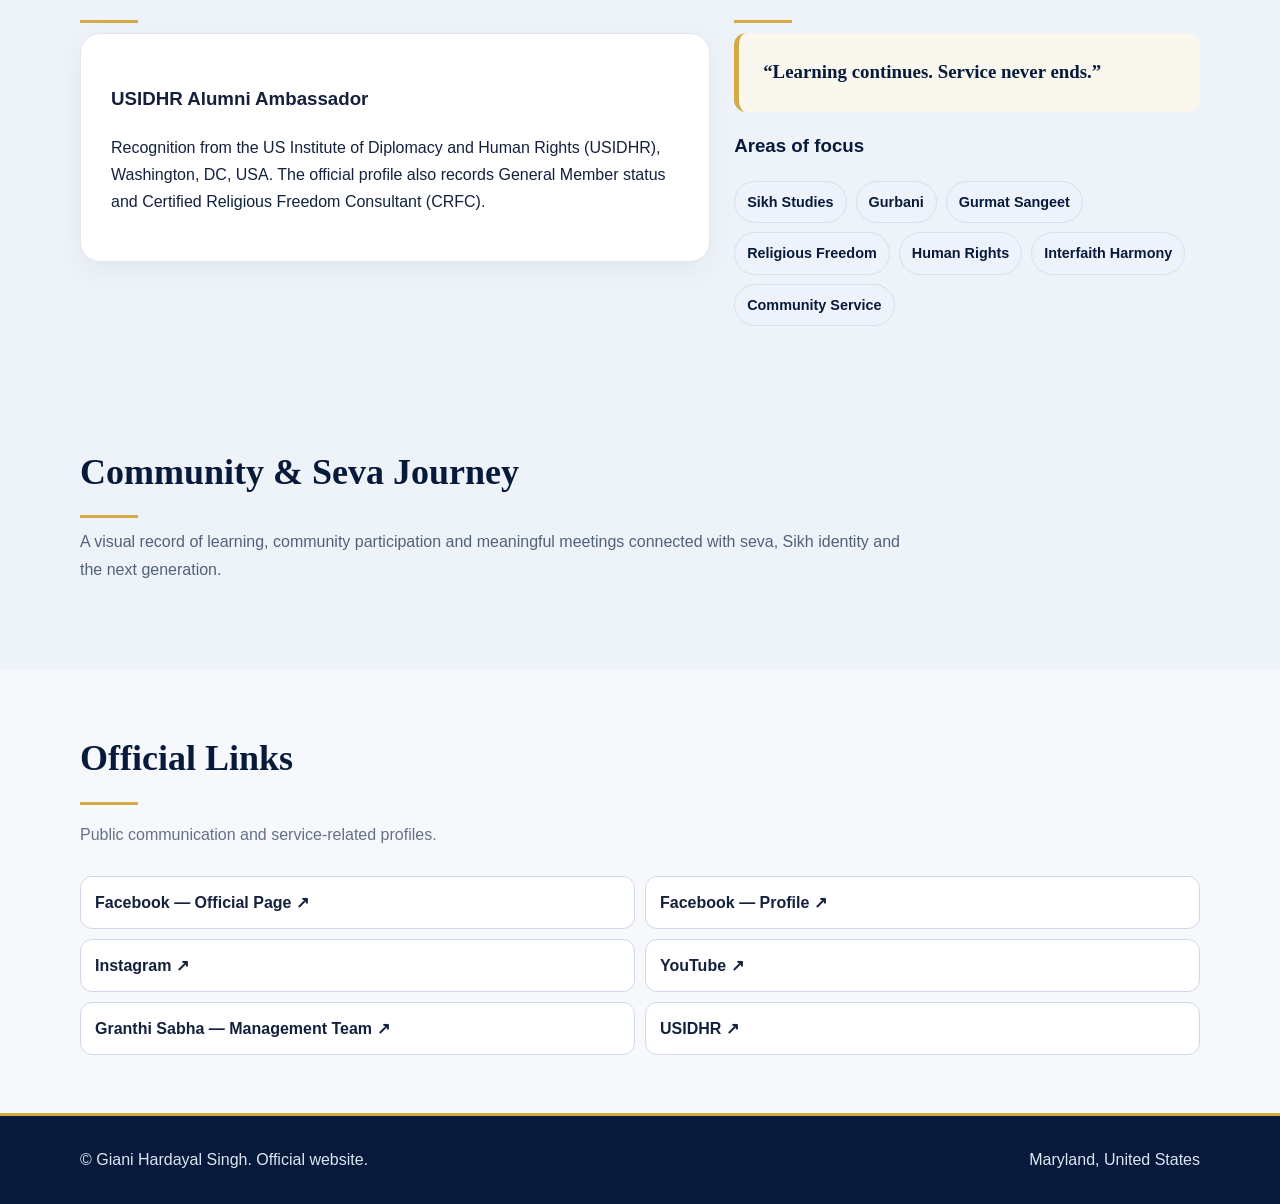
==== commit bb142508: "Add files via upload" ====
--- a/index.html
+++ b/index.html
@@ -1,4 +1,4 @@
-<!doctype html><html lang="en"><head><meta charset="utf-8"><meta name="viewport" content="width=device-width,initial-scale=1"><title>Giani Hardayal Singh | Official Website</title><meta name="description" content="Official website of Giani Hardayal Singh — Sikh religious educator, Granthi, Hazoori Ragi, community servant, Certified Religious Freedom Consultant (CRFC) and USIDHR Alumni Ambassador based in Maryland, USA."><meta name="robots" content="index,follow,max-image-preview:large"><meta name="author" content="Giani Hardayal Singh"><meta property="og:type" content="profile"><meta property="og:title" content="Giani Hardayal Singh | Official Website"><meta property="og:description" content="Sikh religious educator, Granthi, Hazoori Ragi, community servant and Certified Religious Freedom Consultant in Maryland, USA."><meta property="og:image" content="https://gianihardayalsingh.com/assets/giani-hardayal-singh.jpg"><meta name="twitter:card" content="summary_large_image"><meta name="theme-color" content="#071a3b"><link rel="canonical" href="https://gianihardayalsingh.com/"><meta property="og:url" content="https://gianihardayalsingh.com/"><meta property="og:site_name" content="Giani Hardayal Singh — Official Website"><meta property="profile:first_name" content="Hardayal"><meta property="profile:last_name" content="Singh"><meta name="twitter:title" content="Giani Hardayal Singh | Official Website"><meta name="twitter:description" content="Official website of Giani Hardayal Singh — Sikh religious educator, Granthi, Hazoori Ragi, community servant and Certified Religious Freedom Consultant based in Maryland, USA."><meta name="twitter:image" content="https://gianihardayalsingh.com/assets/giani-hardayal-singh.jpg"><link rel="stylesheet" href="assets/styles.css"><script type="application/ld+json">{"@context":"https://schema.org","@graph":[{"@type":"WebSite","@id":"https://gianihardayalsingh.com/#website","url":"https://gianihardayalsingh.com/","name":"Giani Hardayal Singh — Official Website","inLanguage":["en","pa","hi"],"publisher":{"@id":"https://gianihardayalsingh.com/#person"}},{"@type":"Person","@id":"https://gianihardayalsingh.com/#person","url":"https://gianihardayalsingh.com/","name":"Giani Hardayal Singh","alternateName":["ਗਿਆਨੀ ਹਰਦਿਆਲ ਸਿੰਘ","ज्ञानी हरदयाल सिंह"],"honorificPrefix":"Giani","image":"https://gianihardayalsingh.com/assets/giani-hardayal-singh.jpg","description":"Sikh religious educator, Granthi, Hazoori Ragi, community servant, Certified Religious Freedom Consultant and USIDHR Alumni Ambassador based in Maryland, USA.","jobTitle":["Religious Worker, Granthi and Hazoori Ragi","President, Northern India","Chairman, Guru Kirpa Charitable Trust","Certified Religious Freedom Consultant"],"worksFor":{"@type":"Organization","name":"Gurdwara Sri Guru Singh Sabha of Maryland"},"memberOf":[{"@type":"Organization","name":"Baba Budha Ji International Gurmat Granthi Sabha (Regd.), India"},{"@type":"Organization","name":"US Institute of Diplomacy and Human Rights","url":"https://usidhr.org/"}],"award":"USIDHR Alumni Ambassador","knowsAbout":["Sikh studies","Gurbani","Gurmat Sangeet","Religious freedom","Interfaith harmony","Human rights education","Community service"],"knowsLanguage":["Punjabi","Hindi","English"],"sameAs":["https://www.facebook.com/GianiHardayalSingh/","https://www.facebook.com/gianiji517/","https://www.instagram.com/hardayalsingh.517/","https://www.youtube.com/@GianiHardayalSingh517","https://granthisabha.in/management-team.php"]}]}</script>
+<!doctype html><html lang="en"><head><meta charset="utf-8"><meta name="viewport" content="width=device-width,initial-scale=1"><title>Giani Hardayal Singh | Sikh Educator, Granthi & Religious Freedom Consultant | Maryland, USA</title><meta name="description" content="Official website of Giani Hardayal Singh, Sikh religious educator, Granthi, Hazoori Ragi, community servant, Certified Religious Freedom Consultant (CRFC) and USIDHR Alumni Ambassador in Maryland, USA."><meta name="robots" content="index,follow,max-image-preview:large"><meta name="author" content="Giani Hardayal Singh"><meta property="og:type" content="profile"><meta property="og:title" content="Giani Hardayal Singh — Official Website"><meta property="og:description" content="Sikh religious educator, Granthi, Hazoori Ragi, community servant and Certified Religious Freedom Consultant in Maryland, USA."><meta property="og:image" content="assets/giani-hardayal-singh.jpg"><meta name="twitter:card" content="summary_large_image"><meta name="theme-color" content="#071a3b"><link rel="stylesheet" href="assets/styles.css"><script type="application/ld+json">{"@context": "https://schema.org", "@type": "Person", "name": "Giani Hardayal Singh", "alternateName": ["ਗਿਆਨੀ ਹਰਦਿਆਲ ਸਿੰਘ", "ज्ञानी हरदयाल सिंह"], "honorificPrefix": "Giani", "image": "assets/giani-hardayal-singh.jpg", "description": "Sikh religious educator, Granthi, Hazoori Ragi, community servant, Certified Religious Freedom Consultant and USIDHR Alumni Ambassador based in Maryland, USA.", "jobTitle": ["Religious Worker, Granthi and Hazoori Ragi", "President, Northern India", "Chairman, Guru Kirpa Charitable Trust", "Certified Religious Freedom Consultant"], "worksFor": {"@type": "Organization", "name": "Gurdwara Sri Guru Singh Sabha of Maryland"}, "memberOf": [{"@type": "Organization", "name": "Baba Budha Ji International Gurmat Granthi Sabha (Regd.), India"}, {"@type": "Organization", "name": "US Institute of Diplomacy and Human Rights", "url": "https://usidhr.org/"}], "award": "USIDHR Alumni Ambassador", "knowsAbout": ["Sikh studies", "Gurbani", "Gurmat Sangeet", "Religious freedom", "Interfaith harmony", "Human rights education", "Community service"], "knowsLanguage": ["Punjabi", "Hindi", "English"], "sameAs": ["https://www.facebook.com/GianiHardayalSingh/", "https://www.facebook.com/gianiji517/", "https://www.instagram.com/hardayalsingh.517/", "https://www.youtube.com/@GianiHardayalSingh517", "https://granthisabha.in/management-team.php"]}</script>
 <style>
 .journeyIntro{max-width:820px;margin:0 0 28px;color:#52617a;line-height:1.75}
 .storyBlock{margin:28px 0 46px}
@@ -59,28 +59,6 @@
 <div data-lang="hi"><h2 class="sectionTitle">समुदाय और सेवा यात्रा</h2><p class="journeyIntro">सेवा, सिख पहचान, नई पीढ़ी की शिक्षा और यादगार मुलाकातों से जुड़े कुछ महत्वपूर्ण पलों की झलक।</p></div>
 <div data-lang="pa"><h2 class="sectionTitle">ਕਮਿਊਨਿਟੀ ਅਤੇ ਸੇਵਾ ਯਾਤਰਾ</h2><p class="journeyIntro">ਸੇਵਾ, ਸਿੱਖ ਪਛਾਣ, ਨਵੀਂ ਪੀੜ੍ਹੀ ਦੀ ਸਿੱਖਿਆ ਅਤੇ ਯਾਦਗਾਰੀ ਮੁਲਾਕਾਤਾਂ ਨਾਲ ਜੁੜੇ ਕੁਝ ਮਹੱਤਵਪੂਰਨ ਪਲਾਂ ਦੀ ਝਲਕ।</p></div>
 
-<article class="storyBlock">
-<div class="storyHead active" data-lang="en"><h3>Guru Nanak Di Phulwari — Punjabi &amp; Gurmukhi Learning</h3><p>Teaching Punjabi and Gurmukhi to the children of Guru Nanak Di Phulwari every Saturday is more than a class; it is a humble effort to connect the next generation with their language, Gurbani and Sikh heritage. Beginning with small letters and simple lessons, the aim is to strengthen identity, confidence and love for our shared heritage.</p></div>
-<div class="storyHead" data-lang="hi"><h3>गुरु नानक दी फुलवारी — पंजाबी और गुरमुखी शिक्षा</h3><p>हर शनिवार गुरु नानक दी फुलवारी के बच्चों को पंजाबी और गुरमुखी सिखाना केवल पढ़ाई नहीं, बल्कि अगली पीढ़ी को अपनी भाषा, गुरबाणी और सिख विरासत से जोड़ने की एक विनम्र सेवा है। छोटे-छोटे अक्षरों से शुरू यह प्रयास बच्चों में पहचान, आत्मविश्वास और अपनी विरासत के प्रति प्रेम को मजबूत करने का माध्यम है।</p></div>
-<div class="storyHead" data-lang="pa"><h3>ਗੁਰੂ ਨਾਨਕ ਦੀ ਫੁਲਵਾੜੀ — ਪੰਜਾਬੀ ਅਤੇ ਗੁਰਮੁਖੀ ਸਿੱਖਿਆ</h3><p>ਹਰ ਸ਼ਨੀਵਾਰ ਗੁਰੂ ਨਾਨਕ ਦੀ ਫੁਲਵਾੜੀ ਦੇ ਬੱਚਿਆਂ ਨੂੰ ਪੰਜਾਬੀ ਅਤੇ ਗੁਰਮੁਖੀ ਸਿੱਖਿਆ ਦੇਣਾ ਮੇਰੇ ਲਈ ਸਿਰਫ਼ ਪੜ੍ਹਾਈ ਨਹੀਂ, ਸਗੋਂ ਅਗਲੀ ਪੀੜ੍ਹੀ ਨੂੰ ਆਪਣੀ ਬੋਲੀ, ਗੁਰਬਾਣੀ ਅਤੇ ਸਿੱਖ ਵਿਰਸੇ ਨਾਲ ਜੋੜਨ ਦੀ ਨਿਮਾਣੀ ਸੇਵਾ ਹੈ। ਛੋਟੇ-ਛੋਟੇ ਅੱਖਰਾਂ ਤੋਂ ਸ਼ੁਰੂ ਹੋਇਆ ਇਹ ਸਫ਼ਰ ਬੱਚਿਆਂ ਵਿੱਚ ਆਪਣੀ ਪਛਾਣ, ਵਿਸ਼ਵਾਸ ਅਤੇ ਵਿਰਸੇ ਪ੍ਰਤੀ ਪਿਆਰ ਨੂੰ ਮਜ਼ਬੂਤ ਕਰਨ ਦੀ ਕੋਸ਼ਿਸ਼ ਹੈ।</p></div>
-<div class="photoGrid"><a href="assets/punjabi-sikhya-01.jpg" target="_blank" rel="noopener"><img src="assets/punjabi-sikhya-01.jpg" alt="Punjabi and Gurmukhi learning session with children, photo 1" loading="lazy" decoding="async"></a><a href="assets/punjabi-sikhya-02.jpg" target="_blank" rel="noopener"><img src="assets/punjabi-sikhya-02.jpg" alt="Punjabi and Gurmukhi learning session with children, photo 2" loading="lazy" decoding="async"></a><a href="assets/punjabi-sikhya-03.jpg" target="_blank" rel="noopener"><img src="assets/punjabi-sikhya-03.jpg" alt="Punjabi and Gurmukhi learning session with children, photo 3" loading="lazy" decoding="async"></a><a href="assets/punjabi-sikhya-04.jpg" target="_blank" rel="noopener"><img src="assets/punjabi-sikhya-04.jpg" alt="Punjabi and Gurmukhi learning session with children, photo 4" loading="lazy" decoding="async"></a><a href="assets/punjabi-sikhya-05.jpg" target="_blank" rel="noopener"><img src="assets/punjabi-sikhya-05.jpg" alt="Punjabi and Gurmukhi learning session with children, photo 5" loading="lazy" decoding="async"></a><a href="assets/punjabi-sikhya-06.jpg" target="_blank" rel="noopener"><img src="assets/punjabi-sikhya-06.jpg" alt="Punjabi and Gurmukhi learning session with children, photo 6" loading="lazy" decoding="async"></a></div>
-</article>
-
-<article class="storyBlock">
-<div class="storyHead active" data-lang="en"><h3>Sikh Identity, Community &amp; Love for America</h3><p>Carrying Sikh identity, seva and civic participation together is a meaningful way to express respect for the freedom, diversity and religious liberty found in America. Standing with the community under the message “Sikhs Love America” reflects gratitude for a country where people of different faiths can live openly with their identity while contributing to the wider society.</p></div>
-<div class="storyHead" data-lang="hi"><h3>सिख पहचान, समुदाय और अमेरिका के प्रति सम्मान</h3><p>सिख पहचान, सेवा और नागरिक भागीदारी को साथ लेकर चलना अमेरिका की स्वतंत्रता, विविधता और धार्मिक स्वतंत्रता के प्रति सम्मान व्यक्त करने का एक अर्थपूर्ण तरीका है। “Sikhs Love America” के संदेश के साथ समुदाय के बीच खड़े होकर उस देश के प्रति कृतज्ञता प्रकट होती है जहाँ अलग-अलग धर्मों के लोग अपनी पहचान के साथ रहते हुए समाज में योगदान दे सकते हैं।</p></div>
-<div class="storyHead" data-lang="pa"><h3>ਸਿੱਖ ਪਛਾਣ, ਕਮਿਊਨਿਟੀ ਅਤੇ ਅਮਰੀਕਾ ਪ੍ਰਤੀ ਸਤਿਕਾਰ</h3><p>ਸਿੱਖ ਪਛਾਣ, ਸੇਵਾ ਅਤੇ ਨਾਗਰਿਕ ਭਾਗੀਦਾਰੀ ਨੂੰ ਇਕੱਠੇ ਲੈ ਕੇ ਚਲਣਾ ਅਮਰੀਕਾ ਦੀ ਆਜ਼ਾਦੀ, ਵਿਭਿੰਨਤਾ ਅਤੇ ਧਾਰਮਿਕ ਆਜ਼ਾਦੀ ਪ੍ਰਤੀ ਸਤਿਕਾਰ ਪ੍ਰਗਟ ਕਰਨ ਦਾ ਇੱਕ ਅਰਥਪੂਰਨ ਢੰਗ ਹੈ। “Sikhs Love America” ਦੇ ਸੁਨੇਹੇ ਨਾਲ ਕਮਿਊਨਿਟੀ ਦੇ ਨਾਲ ਖੜ੍ਹੇ ਹੋ ਕੇ ਉਸ ਦੇਸ਼ ਪ੍ਰਤੀ ਕ੍ਰਿਤਗਤਾ ਪ੍ਰਗਟ ਹੁੰਦੀ ਹੈ ਜਿੱਥੇ ਵੱਖ-ਵੱਖ ਧਰਮਾਂ ਦੇ ਲੋਕ ਆਪਣੀ ਪਛਾਣ ਨਾਲ ਜੀਊਂਦੇ ਹੋਏ ਸਮਾਜ ਲਈ ਯੋਗਦਾਨ ਪਾ ਸਕਦੇ ਹਨ।</p></div>
-<div class="photoGrid"><a href="assets/sikhs-love-america-01.jpg" target="_blank" rel="noopener"><img src="assets/sikhs-love-america-01.jpg" alt="Sikh community participation and Sikhs Love America gathering, photo 1" loading="lazy" decoding="async"></a><a href="assets/sikhs-love-america-02.jpg" target="_blank" rel="noopener"><img src="assets/sikhs-love-america-02.jpg" alt="Sikh community participation and Sikhs Love America gathering, photo 2" loading="lazy" decoding="async"></a><a href="assets/sikhs-love-america-03.jpg" target="_blank" rel="noopener"><img src="assets/sikhs-love-america-03.jpg" alt="Sikh community participation and Sikhs Love America gathering, photo 3" loading="lazy" decoding="async"></a><a href="assets/sikhs-love-america-04.jpg" target="_blank" rel="noopener"><img src="assets/sikhs-love-america-04.jpg" alt="Sikh community participation and Sikhs Love America gathering, photo 4" loading="lazy" decoding="async"></a><a href="assets/sikhs-love-america-05.jpg" target="_blank" rel="noopener"><img src="assets/sikhs-love-america-05.jpg" alt="Sikh community participation and Sikhs Love America gathering, photo 5" loading="lazy" decoding="async"></a><a href="assets/sikhs-love-america-06.jpg" target="_blank" rel="noopener"><img src="assets/sikhs-love-america-06.jpg" alt="Sikh community participation and Sikhs Love America gathering, photo 6" loading="lazy" decoding="async"></a><a href="assets/sikhs-love-america-07.jpg" target="_blank" rel="noopener"><img src="assets/sikhs-love-america-07.jpg" alt="Sikh community participation and Sikhs Love America gathering, photo 7" loading="lazy" decoding="async"></a><a href="assets/sikhs-love-america-08.jpg" target="_blank" rel="noopener"><img src="assets/sikhs-love-america-08.jpg" alt="Sikh community participation and Sikhs Love America gathering, photo 8" loading="lazy" decoding="async"></a><a href="assets/sikhs-love-america-09.jpg" target="_blank" rel="noopener"><img src="assets/sikhs-love-america-09.jpg" alt="Sikh community participation and Sikhs Love America gathering, photo 9" loading="lazy" decoding="async"></a><a href="assets/sikhs-love-america-10.jpg" target="_blank" rel="noopener"><img src="assets/sikhs-love-america-10.jpg" alt="Sikh community participation and Sikhs Love America gathering, photo 10" loading="lazy" decoding="async"></a></div>
-</article>
-
-<article class="storyBlock">
-<div class="storyHead active" data-lang="en"><h3>Yaadgari Mulakat — Bhai Parmohan Singh Ji (USA)</h3><p>This memorable meeting with Bhai Parmohan Singh Ji (USA) was a moment of respect and happiness. Shared thoughts around Panthic seva, Sikh heritage and commitment to the community made the meeting especially meaningful.</p></div>
-<div class="storyHead" data-lang="hi"><h3>यादगार मुलाकात — भाई परमोहान सिंह जी (USA)</h3><p>भाई परमोहान सिंह जी (USA) के साथ यह यादगार मुलाकात मेरे लिए सम्मान और खुशी का विशेष पल रही। पंथक सेवा, सिख विरासत और समुदाय के प्रति समर्पण से जुड़े विचारों ने इस मुलाकात को और भी अर्थपूर्ण बनाया।</p></div>
-<div class="storyHead" data-lang="pa"><h3>ਯਾਦਗਾਰੀ ਮੁਲਾਕਾਤ — ਭਾਈ ਪਰਮੋਹਨ ਸਿੰਘ ਜੀ (USA)</h3><p>ਭਾਈ ਪਰਮੋਹਨ ਸਿੰਘ ਜੀ (USA) ਨਾਲ ਇਹ ਯਾਦਗਾਰੀ ਮੁਲਾਕਾਤ ਮੇਰੇ ਲਈ ਸਤਿਕਾਰ ਅਤੇ ਖੁਸ਼ੀ ਦਾ ਵਿਸ਼ੇਸ਼ ਪਲ ਰਹੀ। ਪੰਥਕ ਸੇਵਾ, ਸਿੱਖ ਵਿਰਸੇ ਅਤੇ ਕਮਿਊਨਿਟੀ ਪ੍ਰਤੀ ਸਮਰਪਣ ਨਾਲ ਜੁੜੇ ਸਾਂਝੇ ਵਿਚਾਰਾਂ ਨੇ ਇਸ ਮੁਲਾਕਾਤ ਨੂੰ ਹੋਰ ਵੀ ਅਰਥਪੂਰਨ ਬਣਾਇਆ।</p></div>
-<div class="photoGrid single"><a href="assets/bhai-parmohan-singh-usa.jpg" target="_blank" rel="noopener"><img src="assets/bhai-parmohan-singh-usa.jpg" alt="Yaadgari mulakat with Bhai Parmohan Singh Ji USA" loading="lazy" decoding="async"></a></div>
-</article>
-
-<p class="photoNote">Tap any photograph to view it in full size.</p>
 </div></section>
 <section id="links"><div class="wrap"><h2 class="sectionTitle">Official Links</h2><p class="intro">Public communication and service-related profiles.</p><div class="social"><a href="https://www.facebook.com/GianiHardayalSingh/" target="_blank" rel="noopener">Facebook — Official Page ↗</a><a href="https://www.facebook.com/gianiji517/" target="_blank" rel="noopener">Facebook — Profile ↗</a><a href="https://www.instagram.com/hardayalsingh.517/" target="_blank" rel="noopener">Instagram ↗</a><a href="https://www.youtube.com/@GianiHardayalSingh517" target="_blank" rel="noopener">YouTube ↗</a><a href="https://granthisabha.in/management-team.php" target="_blank" rel="noopener">Granthi Sabha — Management Team ↗</a><a href="https://usidhr.org/" target="_blank" rel="noopener">USIDHR ↗</a></div></div></section></main>
 <footer><div class="wrap foot"><div>© Giani Hardayal Singh. Official website.</div><div>Maryland, United States</div></div></footer>
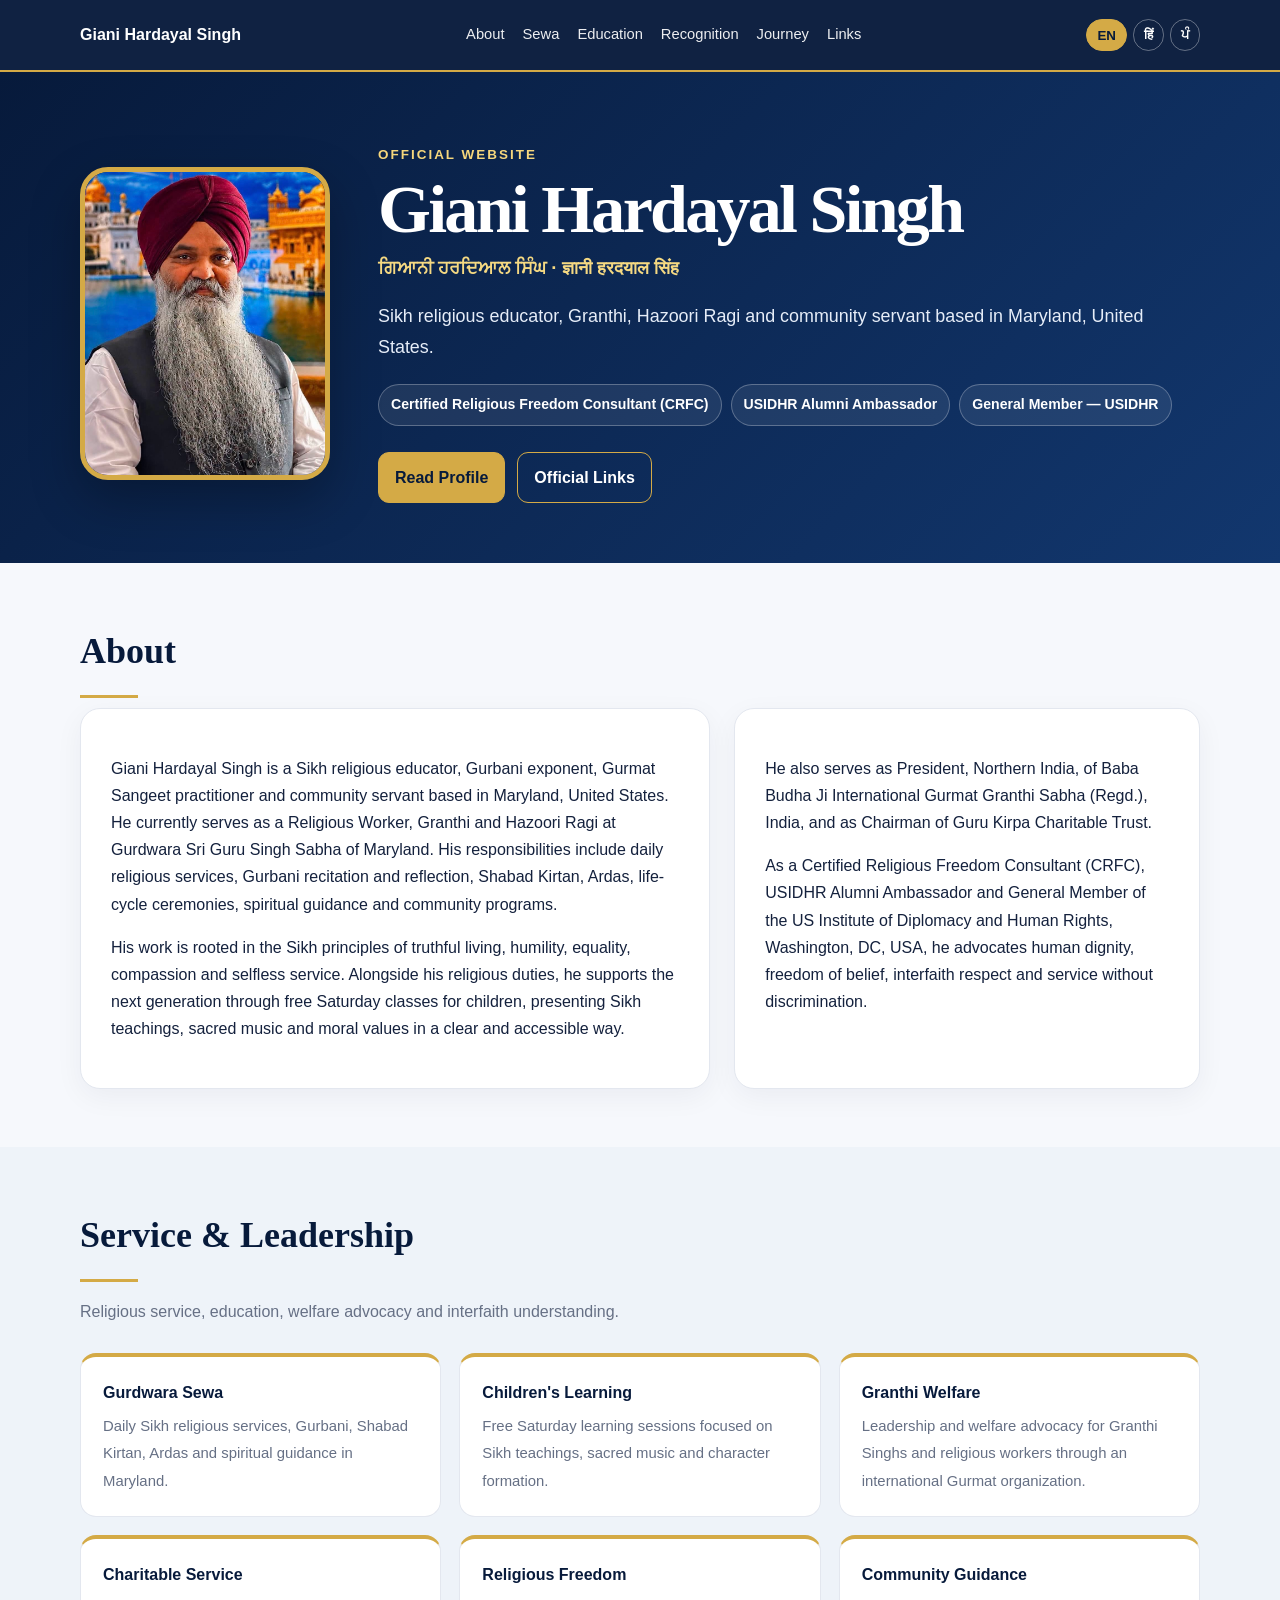
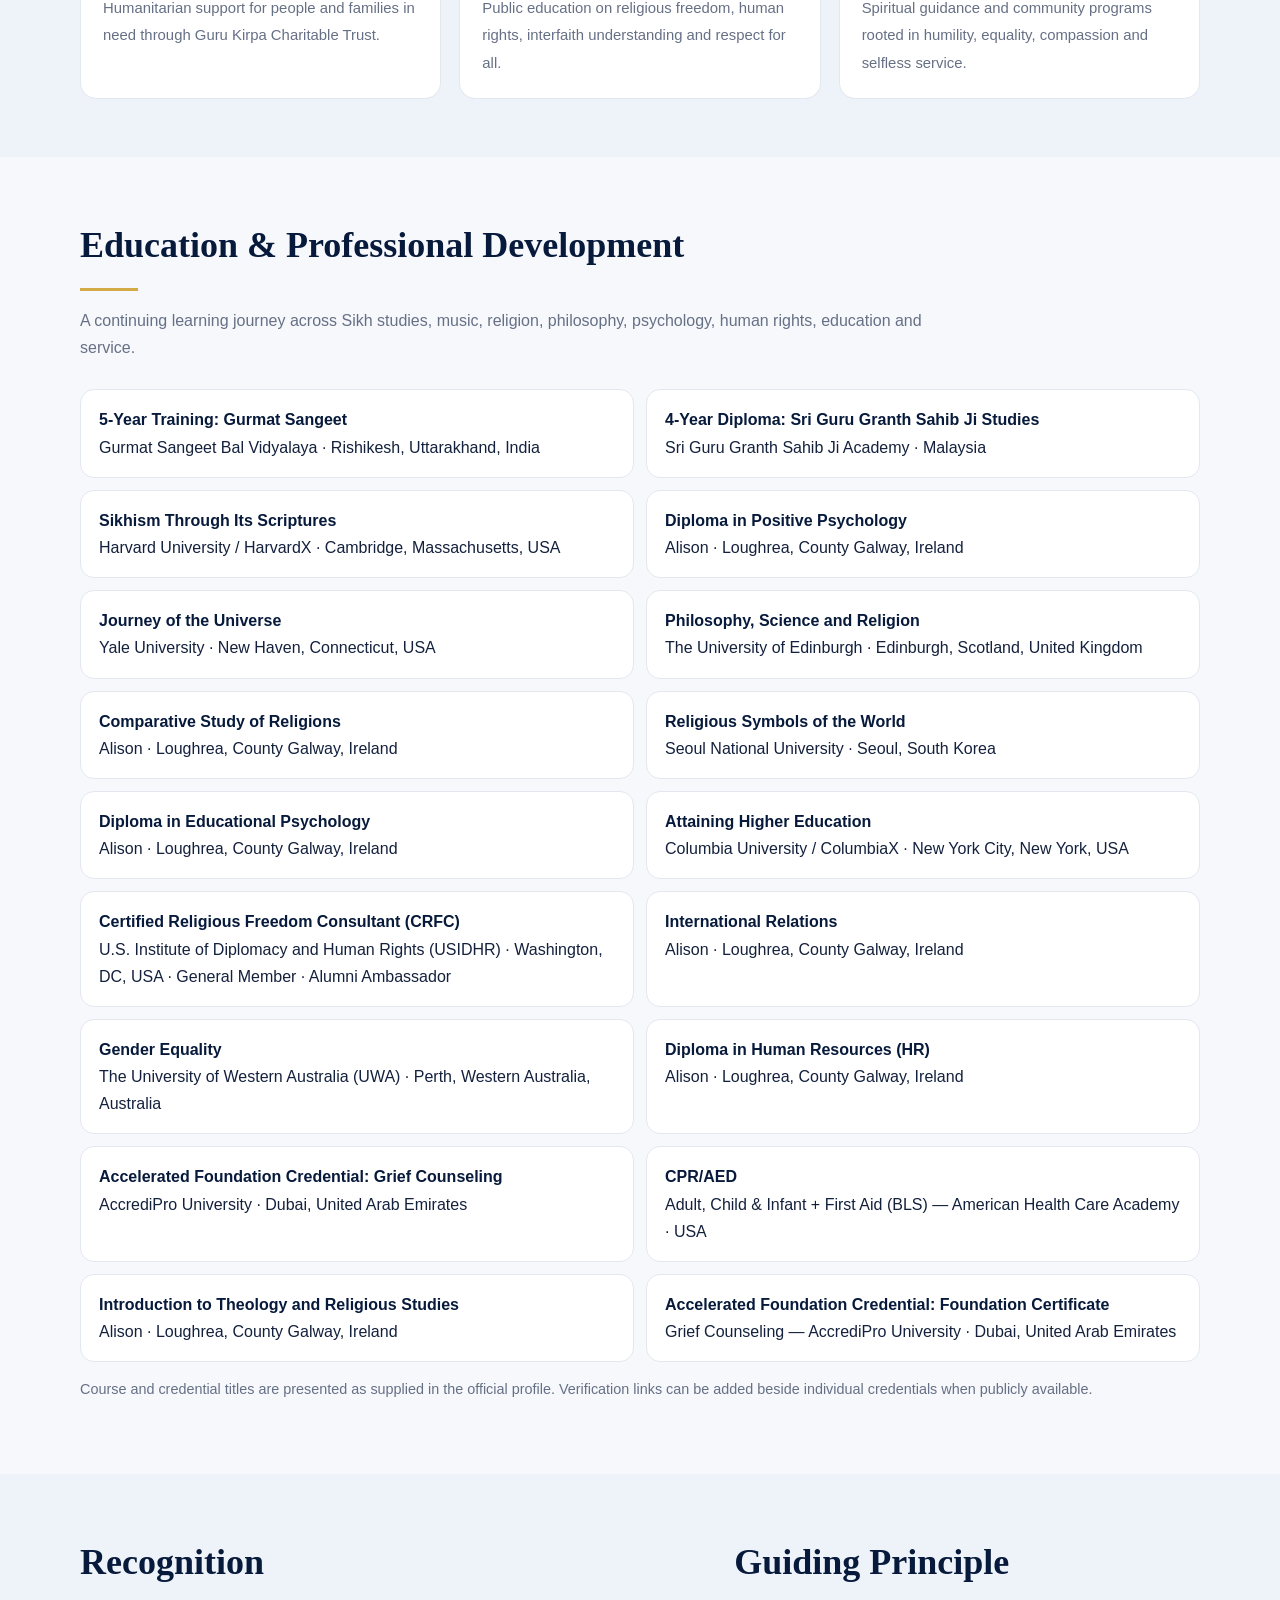
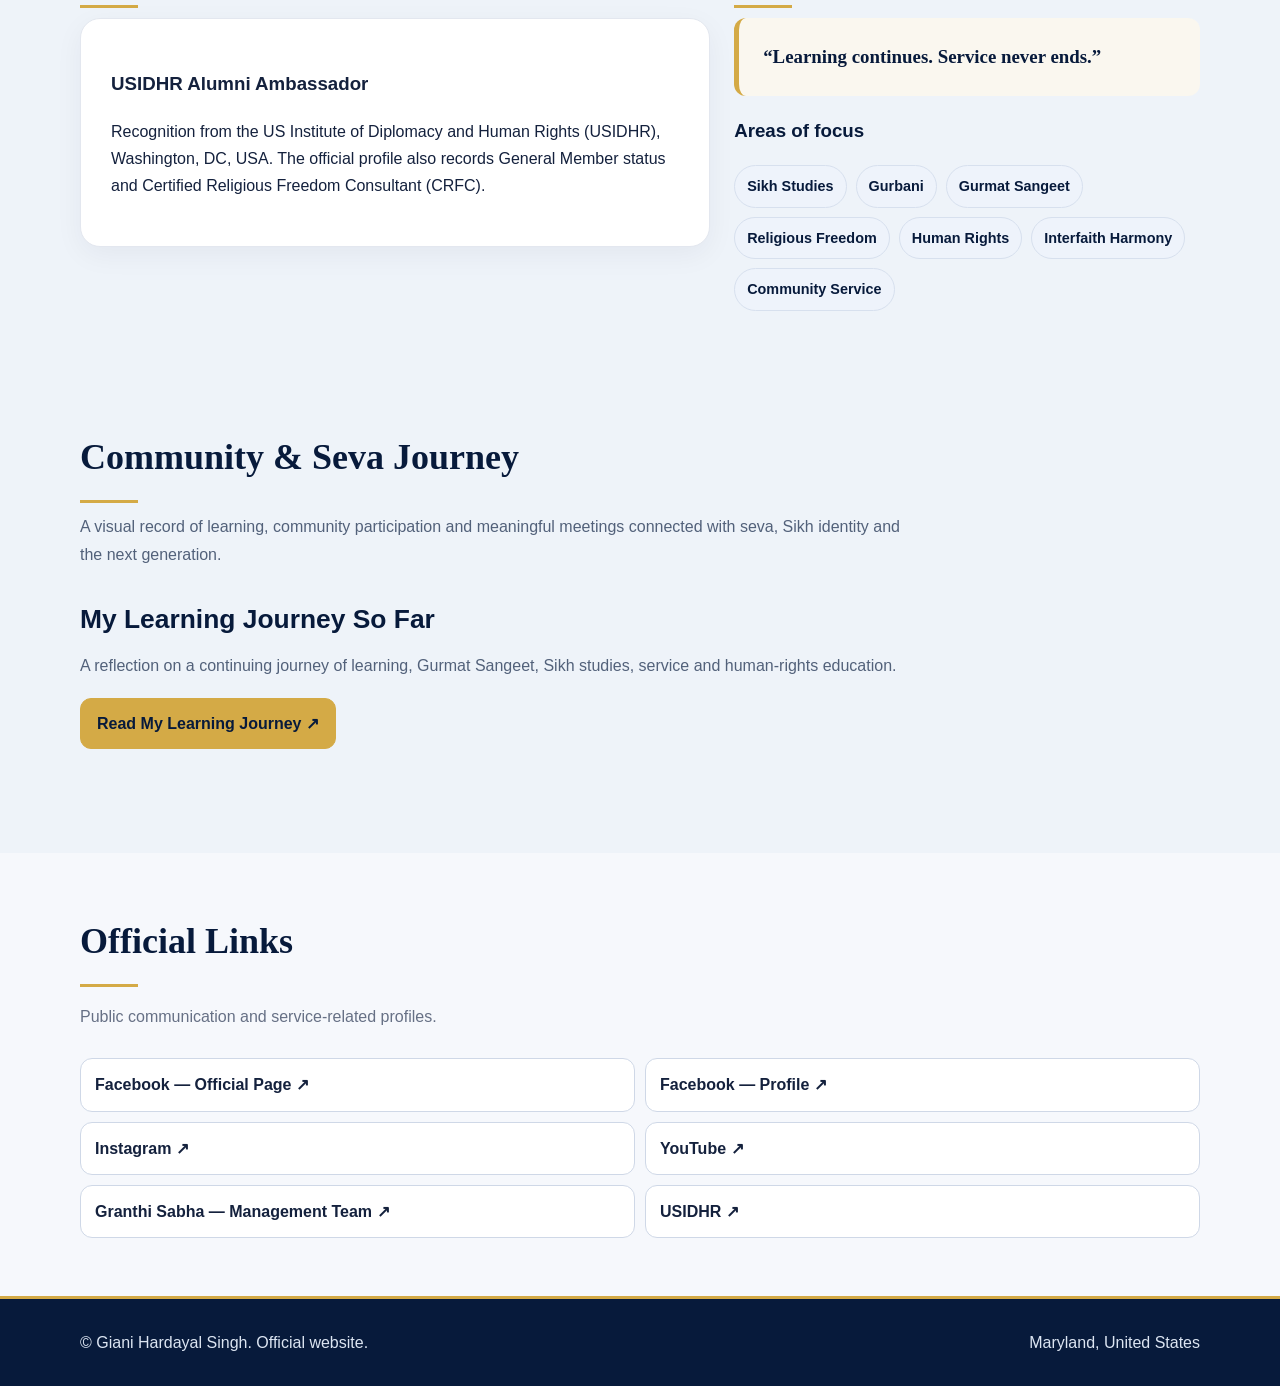
==== commit 02770ee3: "Add learning journey section to index.html" ====
--- a/index.html
+++ b/index.html
@@ -58,7 +58,13 @@
 <div data-lang="en" class="active"><h2 class="sectionTitle">Community &amp; Seva Journey</h2><p class="journeyIntro">A visual record of learning, community participation and meaningful meetings connected with seva, Sikh identity and the next generation.</p></div>
 <div data-lang="hi"><h2 class="sectionTitle">समुदाय और सेवा यात्रा</h2><p class="journeyIntro">सेवा, सिख पहचान, नई पीढ़ी की शिक्षा और यादगार मुलाकातों से जुड़े कुछ महत्वपूर्ण पलों की झलक।</p></div>
 <div data-lang="pa"><h2 class="sectionTitle">ਕਮਿਊਨਿਟੀ ਅਤੇ ਸੇਵਾ ਯਾਤਰਾ</h2><p class="journeyIntro">ਸੇਵਾ, ਸਿੱਖ ਪਛਾਣ, ਨਵੀਂ ਪੀੜ੍ਹੀ ਦੀ ਸਿੱਖਿਆ ਅਤੇ ਯਾਦਗਾਰੀ ਮੁਲਾਕਾਤਾਂ ਨਾਲ ਜੁੜੇ ਕੁਝ ਮਹੱਤਵਪੂਰਨ ਪਲਾਂ ਦੀ ਝਲਕ।</p></div>
-
+<div class="storyBlock">
+  <div class="storyHead">
+    <h3>My Learning Journey So Far</h3>
+    <p>A reflection on a continuing journey of learning, Gurmat Sangeet, Sikh studies, service and human-rights education.</p>
+  </div>
+  <p><a class="btn primary" href="https://www.granthisabha.in/view-post.php?Event_id=6aa550be6ef26" target="_blank" rel="noopener">Read My Learning Journey ↗</a></p>
+</div>
 </div></section>
 <section id="links"><div class="wrap"><h2 class="sectionTitle">Official Links</h2><p class="intro">Public communication and service-related profiles.</p><div class="social"><a href="https://www.facebook.com/GianiHardayalSingh/" target="_blank" rel="noopener">Facebook — Official Page ↗</a><a href="https://www.facebook.com/gianiji517/" target="_blank" rel="noopener">Facebook — Profile ↗</a><a href="https://www.instagram.com/hardayalsingh.517/" target="_blank" rel="noopener">Instagram ↗</a><a href="https://www.youtube.com/@GianiHardayalSingh517" target="_blank" rel="noopener">YouTube ↗</a><a href="https://granthisabha.in/management-team.php" target="_blank" rel="noopener">Granthi Sabha — Management Team ↗</a><a href="https://usidhr.org/" target="_blank" rel="noopener">USIDHR ↗</a></div></div></section></main>
 <footer><div class="wrap foot"><div>© Giani Hardayal Singh. Official website.</div><div>Maryland, United States</div></div></footer>
@@ -71,4 +77,4 @@
 }
 </script>
 
-</body></html>+</body></html>
--- a/assets/styles.css
+++ b/assets/styles.css
@@ -1,7 +1,7 @@
 
 :root{--navy:#071a3b;--navy2:#12376e;--gold:#d4aa46;--cream:#faf7ef;--ink:#14213d;--muted:#667085;--white:#fff;--line:#e3e7ef}
 *{box-sizing:border-box}html{scroll-behavior:smooth}body{margin:0;font-family:Inter,ui-sans-serif,-apple-system,BlinkMacSystemFont,"Segoe UI","Noto Sans Gurmukhi","Noto Sans Devanagari",sans-serif;color:var(--ink);background:#f6f8fc;line-height:1.7}a{color:inherit}.wrap{width:min(1120px,calc(100% - 34px));margin:auto}.top{position:sticky;top:0;z-index:20;background:rgba(7,26,59,.96);backdrop-filter:blur(10px);border-bottom:2px solid var(--gold);color:#fff}.nav{min-height:70px;display:flex;align-items:center;justify-content:space-between;gap:18px}.brand{font-weight:850}.links{display:flex;gap:18px;align-items:center;flex-wrap:wrap}.links a{text-decoration:none;font-size:.92rem;opacity:.92}.lang{display:flex;gap:6px}.lang button{border:1px solid rgba(255,255,255,.35);background:transparent;color:#fff;border-radius:999px;padding:7px 10px;font-weight:750;cursor:pointer}.lang button[aria-pressed=true]{background:var(--gold);color:var(--navy);border-color:var(--gold)}
-.hero{background:linear-gradient(135deg,var(--navy),var(--navy2));color:#fff;padding:72px 0 60px}.heroGrid{display:grid;grid-template-columns:250px 1fr;gap:48px;align-items:center}.portrait{width:250px;aspect-ratio:4/5;border:5px solid var(--gold);border-radius:28px;overflow:hidden;box-shadow:0 20px 50px rgba(0,0,0,.28)}.portrait img{width:100%;height:100%;object-fit:cover;object-position:center top}.eyebrow{color:#f6d77c;font-size:.84rem;font-weight:850;letter-spacing:.15em;text-transform:uppercase}.hero h1{font-family:Georgia,"Times New Roman",serif;font-size:clamp(2.7rem,7vw,5.2rem);line-height:1.02;margin:8px 0 8px;letter-spacing:-.04em}.native{color:#f5d982;font-weight:750;font-size:1.15rem}.lead{font-size:1.12rem;color:#e6edf8;max-width:800px}.badges{display:flex;flex-wrap:wrap;gap:9px;margin-top:22px}.badge{border:1px solid rgba(255,255,255,.27);background:rgba(255,255,255,.08);border-radius:999px;padding:8px 12px;font-size:.88rem;font-weight:700}.cta{display:flex;gap:12px;flex-wrap:wrap;margin-top:26px}.btn{display:inline-block;text-decoration:none;padding:11px 16px;border-radius:11px;font-weight:800;border:1px solid var(--gold)}.btn.primary{background:var(--gold);color:var(--navy)}.btn.ghost{color:#fff}
+.hero{background:linear-gradient(135deg,var(--navy),var(--navy2));color:#fff;padding:72px 0 60px}.heroGrid{display:grid;grid-template-columns:250px 1fr;gap:48px;align-items:center}.portrait{width:250px;aspect-ratio:4/5;border:5px solid var(--gold);border-radius:28px;overflow:hidden;box-shadow:0 20px 50px rgba(0,0,0,.28)}.portrait img{width:100%;height:100%;object-fit:cover;object-position:center top}.eyebrow{color:#f6d77c;font-size:.84rem;font-weight:850;letter-spacing:.15em;text-transform:uppercase}.hero h1{font-family:Georgia,"Times New Roman",serif;font-size:clamp(2.25rem,5.5vw,4.25rem);line-height:1.02;margin:8px 0 8px;letter-spacing:-.04em}.native{color:#f5d982;font-weight:750;font-size:1.15rem}.lead{font-size:1.12rem;color:#e6edf8;max-width:800px}.badges{display:flex;flex-wrap:wrap;gap:9px;margin-top:22px}.badge{border:1px solid rgba(255,255,255,.27);background:rgba(255,255,255,.08);border-radius:999px;padding:8px 12px;font-size:.88rem;font-weight:700}.cta{display:flex;gap:12px;flex-wrap:wrap;margin-top:26px}.btn{display:inline-block;text-decoration:none;padding:11px 16px;border-radius:11px;font-weight:800;border:1px solid var(--gold)}.btn.primary{background:var(--gold);color:var(--navy)}.btn.ghost{color:#fff}
 main section{padding:58px 0}.sectionTitle{font-family:Georgia,"Times New Roman",serif;color:var(--navy);font-size:2.25rem;margin:0 0 10px}.sectionTitle:after{content:"";display:block;width:58px;height:3px;background:var(--gold);margin-top:12px}.intro{max-width:860px;color:var(--muted);margin-bottom:28px}.grid2{display:grid;grid-template-columns:1.15fr .85fr;gap:24px}.card{background:#fff;border:1px solid var(--line);border-radius:20px;padding:30px;box-shadow:0 8px 28px rgba(7,26,59,.05)}.serviceGrid{display:grid;grid-template-columns:repeat(3,1fr);gap:18px}.service{background:#fff;border:1px solid var(--line);border-top:4px solid var(--gold);border-radius:16px;padding:22px}.service strong{display:block;color:var(--navy);margin-bottom:6px}.service span{color:var(--muted);font-size:.93rem}.courses{display:grid;grid-template-columns:repeat(2,1fr);gap:12px}.course{background:#fff;border:1px solid var(--line);border-radius:14px;padding:16px 18px}.course b{color:var(--navy)}.quote{background:var(--cream);border-left:5px solid var(--gold);padding:24px;border-radius:12px;font:700 1.18rem/1.6 Georgia,serif;color:var(--navy)}.focus{display:flex;flex-wrap:wrap;gap:9px}.focus span{background:#eef3fb;border:1px solid #d7e0ee;color:var(--navy);padding:8px 12px;border-radius:999px;font-weight:750;font-size:.9rem}.social{display:grid;grid-template-columns:repeat(2,1fr);gap:10px}.social a{text-decoration:none;border:1px solid #cfd8e7;border-radius:12px;padding:12px 14px;font-weight:750;background:#fff}.social a:hover{border-color:var(--gold);background:#fffaf0}.note{color:var(--muted);font-size:.9rem}.alt{background:#eef3f9}footer{background:var(--navy);color:#dce5f2;padding:30px 0;border-top:3px solid var(--gold)}footer .foot{display:flex;justify-content:space-between;gap:18px;flex-wrap:wrap}[data-lang]{display:none}[data-lang].active{display:block}
 @media(max-width:900px){.links a{display:none}.heroGrid{grid-template-columns:180px 1fr;gap:28px}.portrait{width:180px}.serviceGrid{grid-template-columns:1fr 1fr}.grid2{grid-template-columns:1fr}.courses{grid-template-columns:1fr}}
-@media(max-width:620px){.nav{align-items:flex-start;padding:14px 0;flex-direction:column}.hero{padding-top:42px}.heroGrid{grid-template-columns:1fr}.portrait{width:155px}.serviceGrid{grid-template-columns:1fr}.social{grid-template-columns:1fr}.hero h1{font-size:2.7rem}.wrap{width:min(100% - 24px,1120px)}}
+@media(max-width:620px){.nav{align-items:flex-start;padding:14px 0;flex-direction:column}.hero{padding-top:42px}.heroGrid{grid-template-columns:1fr}.portrait{width:155px}.serviceGrid{grid-template-columns:1fr}.social{grid-template-columns:1fr}.hero h1{font-size:2.15rem}.wrap{width:min(100% - 24px,1120px)}}
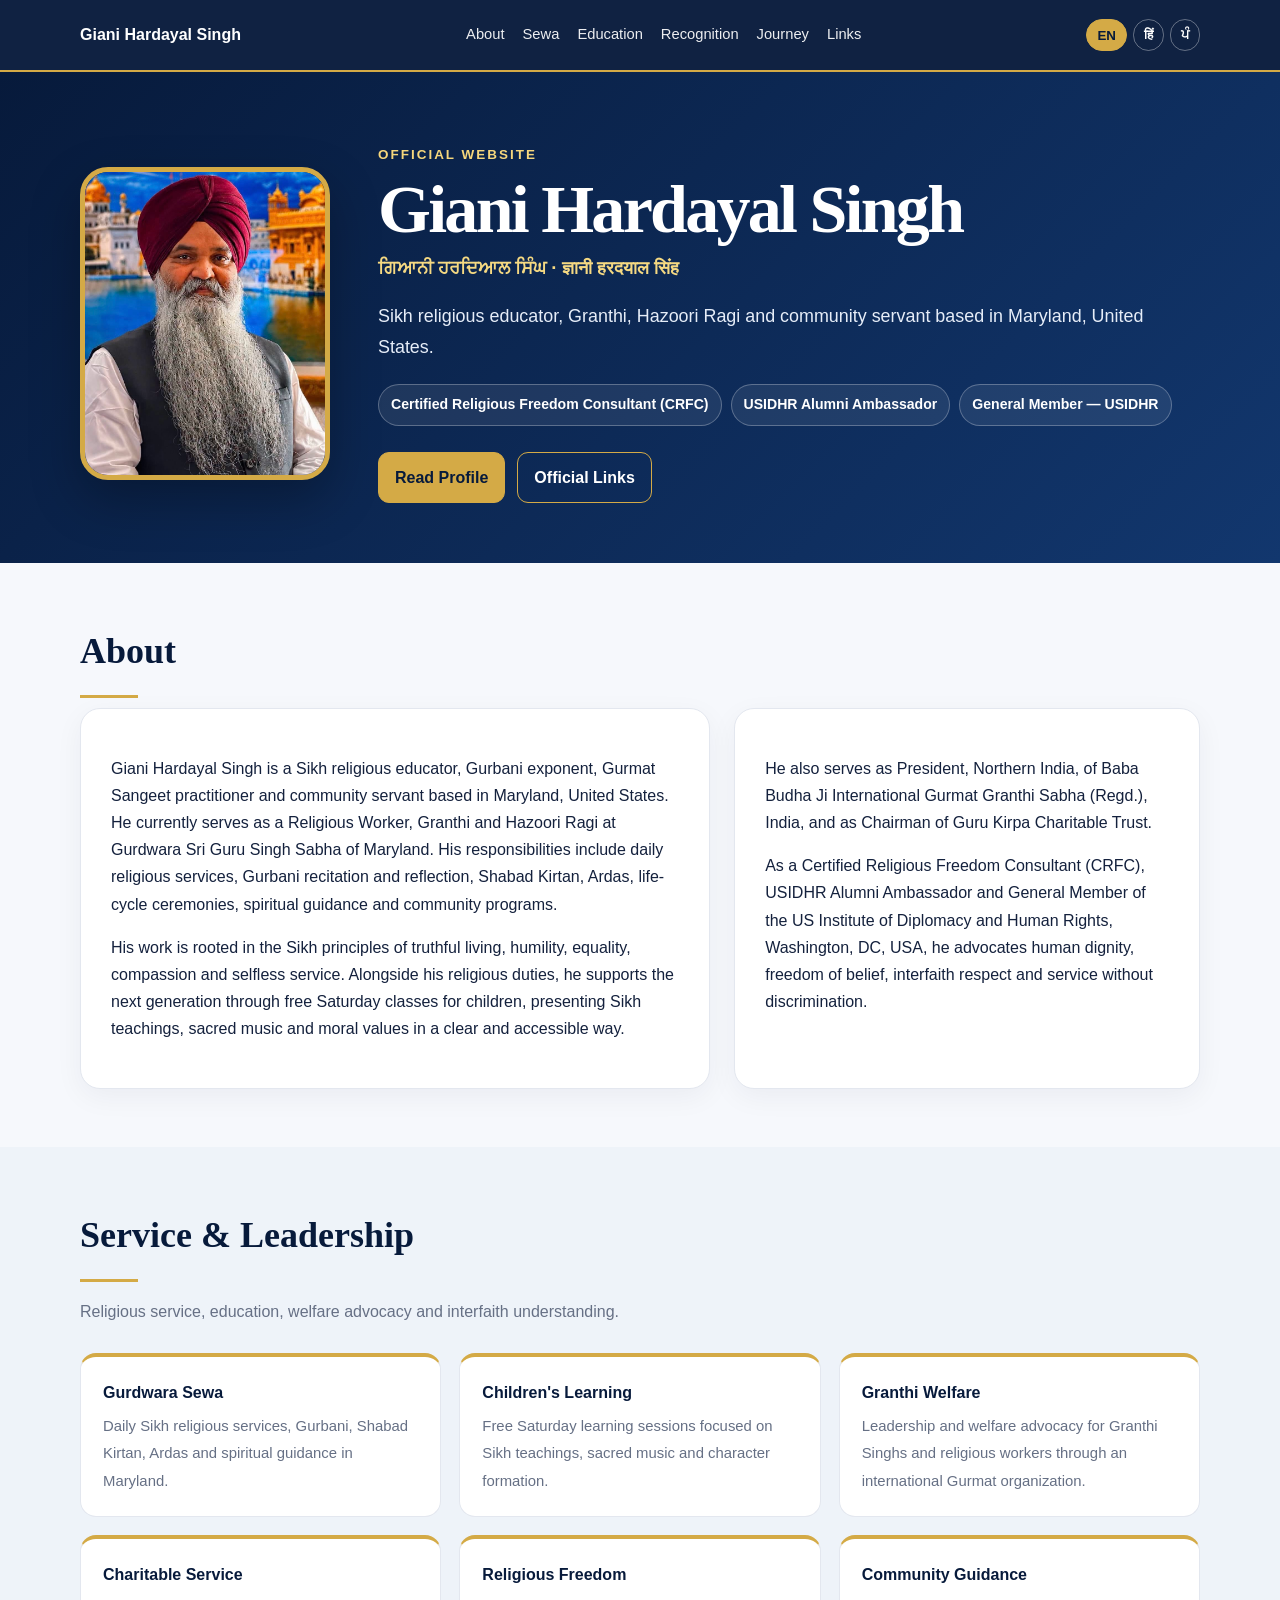
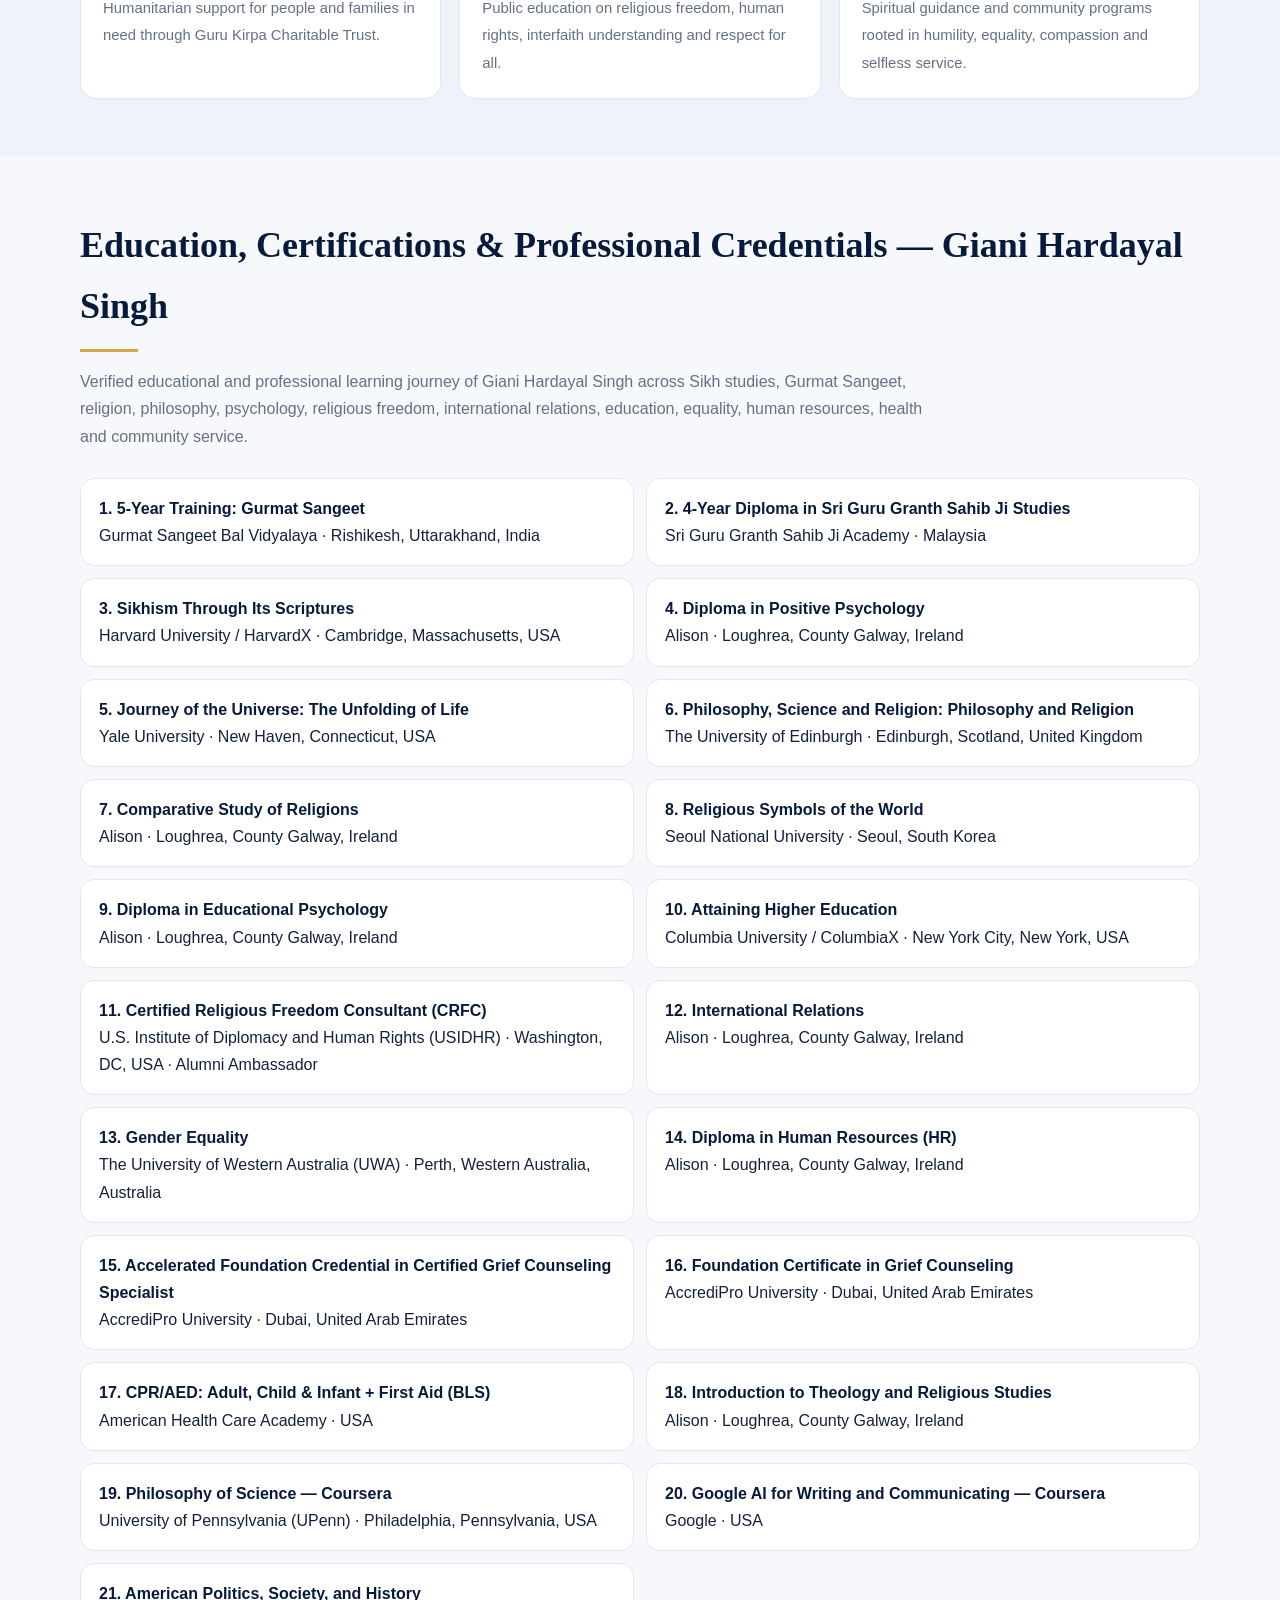
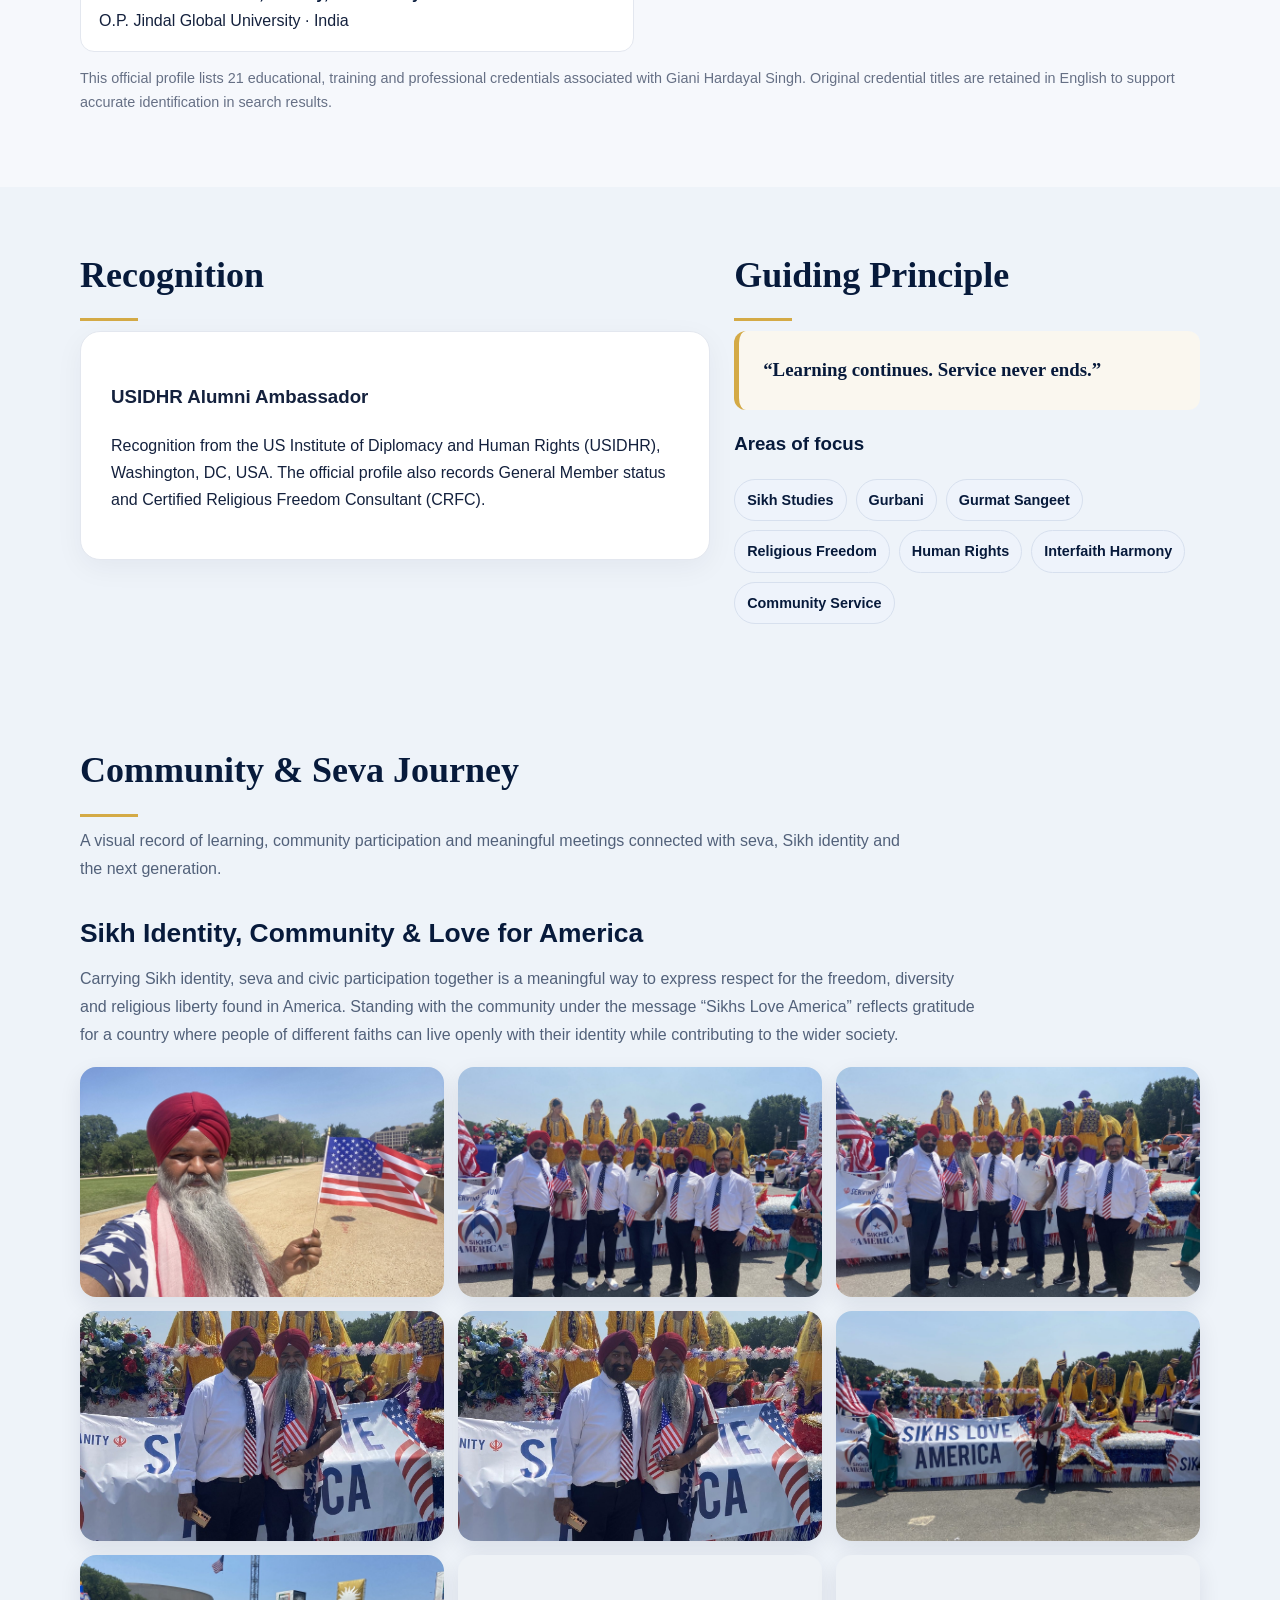
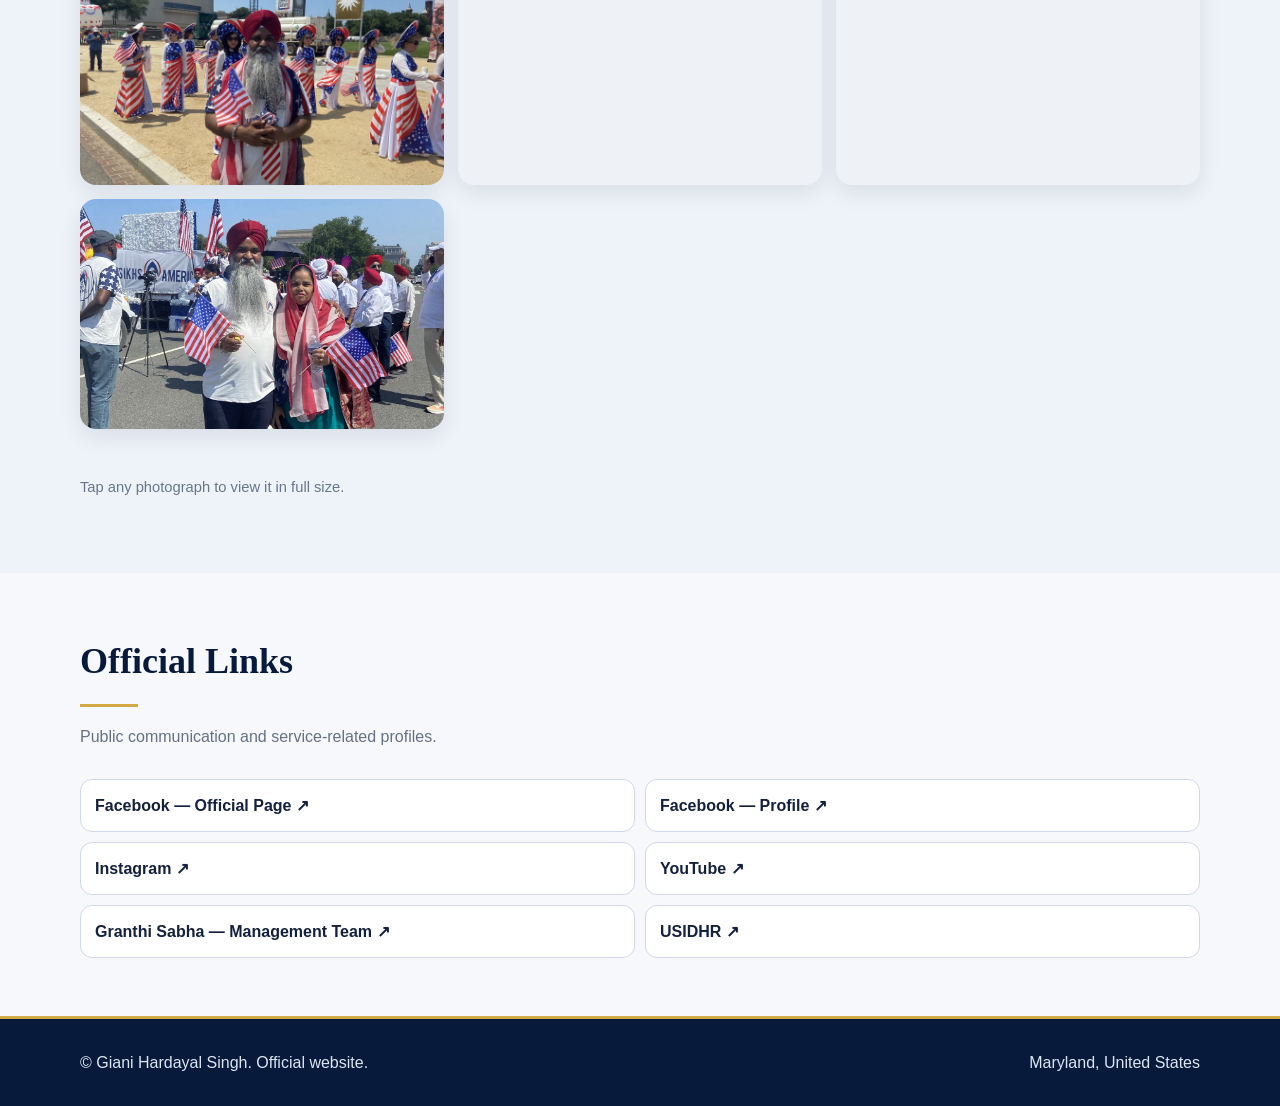
==== commit e9c7ddcf: "Add files via upload" ====
--- a/index.html
+++ b/index.html
@@ -1,4 +1,4 @@
-<!doctype html><html lang="en"><head><meta charset="utf-8"><meta name="viewport" content="width=device-width,initial-scale=1"><title>Giani Hardayal Singh | Sikh Educator, Granthi & Religious Freedom Consultant | Maryland, USA</title><meta name="description" content="Official website of Giani Hardayal Singh, Sikh religious educator, Granthi, Hazoori Ragi, community servant, Certified Religious Freedom Consultant (CRFC) and USIDHR Alumni Ambassador in Maryland, USA."><meta name="robots" content="index,follow,max-image-preview:large"><meta name="author" content="Giani Hardayal Singh"><meta property="og:type" content="profile"><meta property="og:title" content="Giani Hardayal Singh — Official Website"><meta property="og:description" content="Sikh religious educator, Granthi, Hazoori Ragi, community servant and Certified Religious Freedom Consultant in Maryland, USA."><meta property="og:image" content="assets/giani-hardayal-singh.jpg"><meta name="twitter:card" content="summary_large_image"><meta name="theme-color" content="#071a3b"><link rel="stylesheet" href="assets/styles.css"><script type="application/ld+json">{"@context": "https://schema.org", "@type": "Person", "name": "Giani Hardayal Singh", "alternateName": ["ਗਿਆਨੀ ਹਰਦਿਆਲ ਸਿੰਘ", "ज्ञानी हरदयाल सिंह"], "honorificPrefix": "Giani", "image": "assets/giani-hardayal-singh.jpg", "description": "Sikh religious educator, Granthi, Hazoori Ragi, community servant, Certified Religious Freedom Consultant and USIDHR Alumni Ambassador based in Maryland, USA.", "jobTitle": ["Religious Worker, Granthi and Hazoori Ragi", "President, Northern India", "Chairman, Guru Kirpa Charitable Trust", "Certified Religious Freedom Consultant"], "worksFor": {"@type": "Organization", "name": "Gurdwara Sri Guru Singh Sabha of Maryland"}, "memberOf": [{"@type": "Organization", "name": "Baba Budha Ji International Gurmat Granthi Sabha (Regd.), India"}, {"@type": "Organization", "name": "US Institute of Diplomacy and Human Rights", "url": "https://usidhr.org/"}], "award": "USIDHR Alumni Ambassador", "knowsAbout": ["Sikh studies", "Gurbani", "Gurmat Sangeet", "Religious freedom", "Interfaith harmony", "Human rights education", "Community service"], "knowsLanguage": ["Punjabi", "Hindi", "English"], "sameAs": ["https://www.facebook.com/GianiHardayalSingh/", "https://www.facebook.com/gianiji517/", "https://www.instagram.com/hardayalsingh.517/", "https://www.youtube.com/@GianiHardayalSingh517", "https://granthisabha.in/management-team.php"]}</script>
+<!doctype html><html lang="en"><head><meta charset="utf-8"><meta name="viewport" content="width=device-width,initial-scale=1"><title>Giani Hardayal Singh | Education, Certifications, Sikh Educator & Religious Freedom Consultant</title><meta name="description" content="Official website of Giani Hardayal Singh featuring education, certifications and professional credentials, Sikh studies, Gurmat Sangeet, religious freedom, community service and public profile in Maryland, USA."><meta name="robots" content="index,follow,max-image-preview:large"><meta name="author" content="Giani Hardayal Singh"><meta property="og:type" content="profile"><meta property="og:title" content="Giani Hardayal Singh — Official Website"><meta property="og:description" content="Sikh religious educator, Granthi, Hazoori Ragi, community servant and Certified Religious Freedom Consultant in Maryland, USA."><meta property="og:image" content="assets/giani-hardayal-singh.jpg"><meta name="twitter:card" content="summary_large_image"><meta name="theme-color" content="#071a3b"><link rel="stylesheet" href="assets/styles.css"><script type="application/ld+json">{"@context":"https://schema.org","@type":"Person","name":"Giani Hardayal Singh","alternateName":["ਗਿਆਨੀ ਹਰਦਿਆਲ ਸਿੰਘ","ज्ञानी हरदयाल सिंह"],"honorificPrefix":"Giani","image":"assets/giani-hardayal-singh.jpg","description":"Sikh religious educator, Granthi, Hazoori Ragi, community servant, Certified Religious Freedom Consultant and USIDHR Alumni Ambassador based in Maryland, USA.","jobTitle":["Religious Worker, Granthi and Hazoori Ragi","President, Northern India","Chairman, Guru Kirpa Charitable Trust","Certified Religious Freedom Consultant"],"worksFor":{"@type":"Organization","name":"Gurdwara Sri Guru Singh Sabha of Maryland"},"memberOf":[{"@type":"Organization","name":"Baba Budha Ji International Gurmat Granthi Sabha (Regd.), India"},{"@type":"Organization","name":"US Institute of Diplomacy and Human Rights","url":"https://usidhr.org/"}],"award":"USIDHR Alumni Ambassador","knowsAbout":["5-Year Training: Gurmat Sangeet","4-Year Diploma in Sri Guru Granth Sahib Ji Studies","Sikhism Through Its Scriptures","Diploma in Positive Psychology","Journey of the Universe: The Unfolding of Life","Philosophy, Science and Religion: Philosophy and Religion","Comparative Study of Religions","Religious Symbols of the World","Diploma in Educational Psychology","Attaining Higher Education","Certified Religious Freedom Consultant (CRFC)","International Relations","Gender Equality","Diploma in Human Resources (HR)","Accelerated Foundation Credential in Certified Grief Counseling Specialist","Foundation Certificate in Grief Counseling","CPR/AED: Adult, Child & Infant + First Aid (BLS)","Introduction to Theology and Religious Studies","Philosophy of Science — Coursera","Google AI for Writing and Communicating — Coursera","American Politics, Society, and History","Sikh studies","Gurbani","Gurmat Sangeet","Religious freedom","Human rights education","Interfaith harmony","Community service"],"knowsLanguage":["Punjabi","Hindi","English"],"sameAs":["https://www.facebook.com/GianiHardayalSingh/","https://www.facebook.com/gianiji517/","https://www.instagram.com/hardayalsingh.517/","https://www.youtube.com/@GianiHardayalSingh517","https://granthisabha.in/management-team.php"],"url":"https://gianihardayalsingh.com/","hasCredential":[{"@type":"EducationalOccupationalCredential","name":"5-Year Training: Gurmat Sangeet","credentialCategory":"Course, diploma, certificate or professional training","recognizedBy":{"@type":"Organization","name":"Gurmat Sangeet Bal Vidyalaya"}},{"@type":"EducationalOccupationalCredential","name":"4-Year Diploma in Sri Guru Granth Sahib Ji Studies","credentialCategory":"Course, diploma, certificate or professional training","recognizedBy":{"@type":"Organization","name":"Sri Guru Granth Sahib Ji Academy"}},{"@type":"EducationalOccupationalCredential","name":"Sikhism Through Its Scriptures","credentialCategory":"Course, diploma, certificate or professional training","recognizedBy":{"@type":"Organization","name":"Harvard University / HarvardX"}},{"@type":"EducationalOccupationalCredential","name":"Diploma in Positive Psychology","credentialCategory":"Course, diploma, certificate or professional training","recognizedBy":{"@type":"Organization","name":"Alison"}},{"@type":"EducationalOccupationalCredential","name":"Journey of the Universe: The Unfolding of Life","credentialCategory":"Course, diploma, certificate or professional training","recognizedBy":{"@type":"Organization","name":"Yale University"}},{"@type":"EducationalOccupationalCredential","name":"Philosophy, Science and Religion: Philosophy and Religion","credentialCategory":"Course, diploma, certificate or professional training","recognizedBy":{"@type":"Organization","name":"The University of Edinburgh"}},{"@type":"EducationalOccupationalCredential","name":"Comparative Study of Religions","credentialCategory":"Course, diploma, certificate or professional training","recognizedBy":{"@type":"Organization","name":"Alison"}},{"@type":"EducationalOccupationalCredential","name":"Religious Symbols of the World","credentialCategory":"Course, diploma, certificate or professional training","recognizedBy":{"@type":"Organization","name":"Seoul National University"}},{"@type":"EducationalOccupationalCredential","name":"Diploma in Educational Psychology","credentialCategory":"Course, diploma, certificate or professional training","recognizedBy":{"@type":"Organization","name":"Alison"}},{"@type":"EducationalOccupationalCredential","name":"Attaining Higher Education","credentialCategory":"Course, diploma, certificate or professional training","recognizedBy":{"@type":"Organization","name":"Columbia University / ColumbiaX"}},{"@type":"EducationalOccupationalCredential","name":"Certified Religious Freedom Consultant (CRFC)","credentialCategory":"Course, diploma, certificate or professional training","recognizedBy":{"@type":"Organization","name":"U.S. Institute of Diplomacy and Human Rights (USIDHR)"}},{"@type":"EducationalOccupationalCredential","name":"International Relations","credentialCategory":"Course, diploma, certificate or professional training","recognizedBy":{"@type":"Organization","name":"Alison"}},{"@type":"EducationalOccupationalCredential","name":"Gender Equality","credentialCategory":"Course, diploma, certificate or professional training","recognizedBy":{"@type":"Organization","name":"The University of Western Australia (UWA)"}},{"@type":"EducationalOccupationalCredential","name":"Diploma in Human Resources (HR)","credentialCategory":"Course, diploma, certificate or professional training","recognizedBy":{"@type":"Organization","name":"Alison"}},{"@type":"EducationalOccupationalCredential","name":"Accelerated Foundation Credential in Certified Grief Counseling Specialist","credentialCategory":"Course, diploma, certificate or professional training","recognizedBy":{"@type":"Organization","name":"AccrediPro University"}},{"@type":"EducationalOccupationalCredential","name":"Foundation Certificate in Grief Counseling","credentialCategory":"Course, diploma, certificate or professional training","recognizedBy":{"@type":"Organization","name":"AccrediPro University"}},{"@type":"EducationalOccupationalCredential","name":"CPR/AED: Adult, Child & Infant + First Aid (BLS)","credentialCategory":"Course, diploma, certificate or professional training","recognizedBy":{"@type":"Organization","name":"American Health Care Academy"}},{"@type":"EducationalOccupationalCredential","name":"Introduction to Theology and Religious Studies","credentialCategory":"Course, diploma, certificate or professional training","recognizedBy":{"@type":"Organization","name":"Alison"}},{"@type":"EducationalOccupationalCredential","name":"Philosophy of Science — Coursera","credentialCategory":"Course, diploma, certificate or professional training","recognizedBy":{"@type":"Organization","name":"University of Pennsylvania (UPenn)"}},{"@type":"EducationalOccupationalCredential","name":"Google AI for Writing and Communicating — Coursera","credentialCategory":"Course, diploma, certificate or professional training","recognizedBy":{"@type":"Organization","name":"Google"}},{"@type":"EducationalOccupationalCredential","name":"American Politics, Society, and History","credentialCategory":"Course, diploma, certificate or professional training","recognizedBy":{"@type":"Organization","name":"O.P. Jindal Global University"}}]}</script>
 <style>
 .journeyIntro{max-width:820px;margin:0 0 28px;color:#52617a;line-height:1.75}
 .storyBlock{margin:28px 0 46px}
@@ -34,37 +34,42 @@
 <section class="hero"><div class="wrap heroGrid"><div class="portrait"><img src="assets/giani-hardayal-singh.jpg" alt="Giani Hardayal Singh"></div><div><div class="eyebrow">Official Website</div><div data-lang="en" class="active"><h1>Giani Hardayal Singh</h1><div class="native">ਗਿਆਨੀ ਹਰਦਿਆਲ ਸਿੰਘ · ज्ञानी हरदयाल सिंह</div><p class="lead">Sikh religious educator, Granthi, Hazoori Ragi and community servant based in Maryland, United States.</p></div><div data-lang="hi"><h1>ज्ञानी हरदयाल सिंह</h1><div class="native">Giani Hardayal Singh · ਗਿਆਨੀ ਹਰਦਿਆਲ ਸਿੰਘ</div><p class="lead">मैरीलैंड, अमेरिका में सेवारत सिख धर्म-शिक्षक, ग्रंथी, हज़ूरी रागी और समाजसेवी।</p></div><div data-lang="pa"><h1>ਗਿਆਨੀ ਹਰਦਿਆਲ ਸਿੰਘ</h1><div class="native">Giani Hardayal Singh · ज्ञानी हरदयाल सिंह</div><p class="lead">ਮੈਰੀਲੈਂਡ, ਅਮਰੀਕਾ ਵਿੱਚ ਸੇਵਾ ਨਿਭਾ ਰਹੇ ਸਿੱਖ ਧਰਮ-ਅਧਿਆਪਕ, ਗ੍ਰੰਥੀ, ਹਜ਼ੂਰੀ ਰਾਗੀ ਅਤੇ ਸਮਾਜ ਸੇਵਕ।</p></div><div class="badges"><span class="badge">Certified Religious Freedom Consultant (CRFC)</span><span class="badge">USIDHR Alumni Ambassador</span><span class="badge">General Member — USIDHR</span></div><div class="cta"><a class="btn primary" href="#about">Read Profile</a><a class="btn ghost" href="#links">Official Links</a></div></div></div></section>
 <main><section id="about"><div class="wrap"><div data-lang="en" class="active"><h2 class="sectionTitle">About</h2><div class="grid2"><div class="card"><p>Giani Hardayal Singh is a Sikh religious educator, Gurbani exponent, Gurmat Sangeet practitioner and community servant based in Maryland, United States. He currently serves as a Religious Worker, Granthi and Hazoori Ragi at Gurdwara Sri Guru Singh Sabha of Maryland. His responsibilities include daily religious services, Gurbani recitation and reflection, Shabad Kirtan, Ardas, life-cycle ceremonies, spiritual guidance and community programs.</p><p>His work is rooted in the Sikh principles of truthful living, humility, equality, compassion and selfless service. Alongside his religious duties, he supports the next generation through free Saturday classes for children, presenting Sikh teachings, sacred music and moral values in a clear and accessible way.</p></div><div class="card"><p>He also serves as President, Northern India, of Baba Budha Ji International Gurmat Granthi Sabha (Regd.), India, and as Chairman of Guru Kirpa Charitable Trust.</p><p>As a Certified Religious Freedom Consultant (CRFC), USIDHR Alumni Ambassador and General Member of the US Institute of Diplomacy and Human Rights, Washington, DC, USA, he advocates human dignity, freedom of belief, interfaith respect and service without discrimination.</p></div></div></div><div data-lang="hi"><h2 class="sectionTitle">जीवन-परिचय</h2><div class="card"><p>ज्ञानी हरदयाल सिंह मैरीलैंड, अमेरिका में सेवारत सिख धर्म-शिक्षक, गुरबाणी के अध्येता, गुरमत संगीत के साधक और समाजसेवी हैं। वे वर्तमान में Gurdwara Sri Guru Singh Sabha of Maryland में Religious Worker, Granthi एवं Hazoori Ragi के रूप में सेवा निभा रहे हैं।</p><p>वे Baba Budha Ji International Gurmat Granthi Sabha (Regd.), India में President, Northern India तथा Guru Kirpa Charitable Trust में Chairman के रूप में भी सेवा करते हैं। USIDHR के Certified Religious Freedom Consultant (CRFC), Alumni Ambassador और General Member के रूप में वे मानवीय गरिमा, धार्मिक स्वतंत्रता और सर्वधर्म सम्मान का संदेश आगे बढ़ाते हैं।</p></div></div><div data-lang="pa"><h2 class="sectionTitle">ਜੀਵਨ-ਜਾਣ ਪਛਾਣ</h2><div class="card"><p>ਗਿਆਨੀ ਹਰਦਿਆਲ ਸਿੰਘ ਮੈਰੀਲੈਂਡ, ਅਮਰੀਕਾ ਵਿੱਚ ਸੇਵਾ ਨਿਭਾ ਰਹੇ ਸਿੱਖ ਧਰਮ-ਅਧਿਆਪਕ, ਗੁਰਬਾਣੀ ਦੇ ਅਧਿਐਨਕਰਤਾ, ਗੁਰਮਤਿ ਸੰਗੀਤ ਦੇ ਸਾਧਕ ਅਤੇ ਸਮਾਜ ਸੇਵਕ ਹਨ। ਉਹ ਵਰਤਮਾਨ ਵਿੱਚ Gurdwara Sri Guru Singh Sabha of Maryland ਵਿਖੇ Religious Worker, Granthi ਅਤੇ Hazoori Ragi ਵਜੋਂ ਸੇਵਾ ਨਿਭਾ ਰਹੇ ਹਨ।</p><p>ਉਹ Baba Budha Ji International Gurmat Granthi Sabha (Regd.), India ਵਿੱਚ President, Northern India ਅਤੇ Guru Kirpa Charitable Trust ਵਿੱਚ Chairman ਵਜੋਂ ਵੀ ਸੇਵਾ ਨਿਭਾ ਰਹੇ ਹਨ।</p></div></div></div></section>
 <section id="service" class="alt"><div class="wrap"><h2 class="sectionTitle">Service & Leadership</h2><p class="intro">Religious service, education, welfare advocacy and interfaith understanding.</p><div class="serviceGrid"><div class="service"><strong>Gurdwara Sewa</strong><span>Daily Sikh religious services, Gurbani, Shabad Kirtan, Ardas and spiritual guidance in Maryland.</span></div><div class="service"><strong>Children's Learning</strong><span>Free Saturday learning sessions focused on Sikh teachings, sacred music and character formation.</span></div><div class="service"><strong>Granthi Welfare</strong><span>Leadership and welfare advocacy for Granthi Singhs and religious workers through an international Gurmat organization.</span></div><div class="service"><strong>Charitable Service</strong><span>Humanitarian support for people and families in need through Guru Kirpa Charitable Trust.</span></div><div class="service"><strong>Religious Freedom</strong><span>Public education on religious freedom, human rights, interfaith understanding and respect for all.</span></div><div class="service"><strong>Community Guidance</strong><span>Spiritual guidance and community programs rooted in humility, equality, compassion and selfless service.</span></div></div></div></section>
-<section id="education"><div class="wrap"><h2 class="sectionTitle">Education & Professional Development</h2><p class="intro">A continuing learning journey across Sikh studies, music, religion, philosophy, psychology, human rights, education and service.</p><div class="courses"><div class="course"><b>5-Year Training: Gurmat Sangeet</b><div>Gurmat Sangeet Bal Vidyalaya · Rishikesh, Uttarakhand, India</div></div>
-<div class="course"><b>4-Year Diploma: Sri Guru Granth Sahib Ji Studies</b><div>Sri Guru Granth Sahib Ji Academy · Malaysia</div></div>
-<div class="course"><b>Sikhism Through Its Scriptures</b><div>Harvard University / HarvardX · Cambridge, Massachusetts, USA</div></div>
-<div class="course"><b>Diploma in Positive Psychology</b><div>Alison · Loughrea, County Galway, Ireland</div></div>
-<div class="course"><b>Journey of the Universe</b><div>Yale University · New Haven, Connecticut, USA</div></div>
-<div class="course"><b>Philosophy, Science and Religion</b><div>The University of Edinburgh · Edinburgh, Scotland, United Kingdom</div></div>
-<div class="course"><b>Comparative Study of Religions</b><div>Alison · Loughrea, County Galway, Ireland</div></div>
-<div class="course"><b>Religious Symbols of the World</b><div>Seoul National University · Seoul, South Korea</div></div>
-<div class="course"><b>Diploma in Educational Psychology</b><div>Alison · Loughrea, County Galway, Ireland</div></div>
-<div class="course"><b>Attaining Higher Education</b><div>Columbia University / ColumbiaX · New York City, New York, USA</div></div>
-<div class="course"><b>Certified Religious Freedom Consultant (CRFC)</b><div>U.S. Institute of Diplomacy and Human Rights (USIDHR) · Washington, DC, USA · General Member · Alumni Ambassador</div></div>
-<div class="course"><b>International Relations</b><div>Alison · Loughrea, County Galway, Ireland</div></div>
-<div class="course"><b>Gender Equality</b><div>The University of Western Australia (UWA) · Perth, Western Australia, Australia</div></div>
-<div class="course"><b>Diploma in Human Resources (HR)</b><div>Alison · Loughrea, County Galway, Ireland</div></div>
-<div class="course"><b>Accelerated Foundation Credential: Grief Counseling</b><div>AccrediPro University · Dubai, United Arab Emirates</div></div>
-<div class="course"><b>CPR/AED</b><div>Adult, Child & Infant + First Aid (BLS) — American Health Care Academy · USA</div></div>
-<div class="course"><b>Introduction to Theology and Religious Studies</b><div>Alison · Loughrea, County Galway, Ireland</div></div>
-<div class="course"><b>Accelerated Foundation Credential: Foundation Certificate</b><div>Grief Counseling — AccrediPro University · Dubai, United Arab Emirates</div></div></div><p class="note">Course and credential titles are presented as supplied in the official profile. Verification links can be added beside individual credentials when publicly available.</p></div></section>
+<section id="education"><div class="wrap"><h2 class="sectionTitle">Education, Certifications &amp; Professional Credentials — Giani Hardayal Singh</h2><p class="intro">Verified educational and professional learning journey of Giani Hardayal Singh across Sikh studies, Gurmat Sangeet, religion, philosophy, psychology, religious freedom, international relations, education, equality, human resources, health and community service.</p><div class="courses"><div class="course"><b>1. 5-Year Training: Gurmat Sangeet</b><div>Gurmat Sangeet Bal Vidyalaya · Rishikesh, Uttarakhand, India</div></div>
+<div class="course"><b>2. 4-Year Diploma in Sri Guru Granth Sahib Ji Studies</b><div>Sri Guru Granth Sahib Ji Academy · Malaysia</div></div>
+<div class="course"><b>3. Sikhism Through Its Scriptures</b><div>Harvard University / HarvardX · Cambridge, Massachusetts, USA</div></div>
+<div class="course"><b>4. Diploma in Positive Psychology</b><div>Alison · Loughrea, County Galway, Ireland</div></div>
+<div class="course"><b>5. Journey of the Universe: The Unfolding of Life</b><div>Yale University · New Haven, Connecticut, USA</div></div>
+<div class="course"><b>6. Philosophy, Science and Religion: Philosophy and Religion</b><div>The University of Edinburgh · Edinburgh, Scotland, United Kingdom</div></div>
+<div class="course"><b>7. Comparative Study of Religions</b><div>Alison · Loughrea, County Galway, Ireland</div></div>
+<div class="course"><b>8. Religious Symbols of the World</b><div>Seoul National University · Seoul, South Korea</div></div>
+<div class="course"><b>9. Diploma in Educational Psychology</b><div>Alison · Loughrea, County Galway, Ireland</div></div>
+<div class="course"><b>10. Attaining Higher Education</b><div>Columbia University / ColumbiaX · New York City, New York, USA</div></div>
+<div class="course"><b>11. Certified Religious Freedom Consultant (CRFC)</b><div>U.S. Institute of Diplomacy and Human Rights (USIDHR) · Washington, DC, USA · Alumni Ambassador</div></div>
+<div class="course"><b>12. International Relations</b><div>Alison · Loughrea, County Galway, Ireland</div></div>
+<div class="course"><b>13. Gender Equality</b><div>The University of Western Australia (UWA) · Perth, Western Australia, Australia</div></div>
+<div class="course"><b>14. Diploma in Human Resources (HR)</b><div>Alison · Loughrea, County Galway, Ireland</div></div>
+<div class="course"><b>15. Accelerated Foundation Credential in Certified Grief Counseling Specialist</b><div>AccrediPro University · Dubai, United Arab Emirates</div></div>
+<div class="course"><b>16. Foundation Certificate in Grief Counseling</b><div>AccrediPro University · Dubai, United Arab Emirates</div></div>
+<div class="course"><b>17. CPR/AED: Adult, Child & Infant + First Aid (BLS)</b><div>American Health Care Academy · USA</div></div>
+<div class="course"><b>18. Introduction to Theology and Religious Studies</b><div>Alison · Loughrea, County Galway, Ireland</div></div>
+<div class="course"><b>19. Philosophy of Science — Coursera</b><div>University of Pennsylvania (UPenn) · Philadelphia, Pennsylvania, USA</div></div>
+<div class="course"><b>20. Google AI for Writing and Communicating — Coursera</b><div>Google · USA</div></div>
+<div class="course"><b>21. American Politics, Society, and History</b><div>O.P. Jindal Global University · India</div></div></div><p class="note">This official profile lists 21 educational, training and professional credentials associated with Giani Hardayal Singh. Original credential titles are retained in English to support accurate identification in search results.</p></div></section>
 <section id="recognition" class="alt"><div class="wrap grid2"><div><h2 class="sectionTitle">Recognition</h2><div class="card"><h3>USIDHR Alumni Ambassador</h3><p>Recognition from the US Institute of Diplomacy and Human Rights (USIDHR), Washington, DC, USA. The official profile also records General Member status and Certified Religious Freedom Consultant (CRFC).</p></div></div><div><h2 class="sectionTitle">Guiding Principle</h2><div class="quote">“Learning continues. Service never ends.”</div><h3 style="color:#071a3b">Areas of focus</h3><div class="focus"><span>Sikh Studies</span><span>Gurbani</span><span>Gurmat Sangeet</span><span>Religious Freedom</span><span>Human Rights</span><span>Interfaith Harmony</span><span>Community Service</span></div></div></div></section>
 
 <section id="journey" class="alt"><div class="wrap">
 <div data-lang="en" class="active"><h2 class="sectionTitle">Community &amp; Seva Journey</h2><p class="journeyIntro">A visual record of learning, community participation and meaningful meetings connected with seva, Sikh identity and the next generation.</p></div>
 <div data-lang="hi"><h2 class="sectionTitle">समुदाय और सेवा यात्रा</h2><p class="journeyIntro">सेवा, सिख पहचान, नई पीढ़ी की शिक्षा और यादगार मुलाकातों से जुड़े कुछ महत्वपूर्ण पलों की झलक।</p></div>
 <div data-lang="pa"><h2 class="sectionTitle">ਕਮਿਊਨਿਟੀ ਅਤੇ ਸੇਵਾ ਯਾਤਰਾ</h2><p class="journeyIntro">ਸੇਵਾ, ਸਿੱਖ ਪਛਾਣ, ਨਵੀਂ ਪੀੜ੍ਹੀ ਦੀ ਸਿੱਖਿਆ ਅਤੇ ਯਾਦਗਾਰੀ ਮੁਲਾਕਾਤਾਂ ਨਾਲ ਜੁੜੇ ਕੁਝ ਮਹੱਤਵਪੂਰਨ ਪਲਾਂ ਦੀ ਝਲਕ।</p></div>
-<div class="storyBlock">
-  <div class="storyHead">
-    <h3>My Learning Journey So Far</h3>
-    <p>A reflection on a continuing journey of learning, Gurmat Sangeet, Sikh studies, service and human-rights education.</p>
-  </div>
-  <p><a class="btn primary" href="https://www.granthisabha.in/view-post.php?Event_id=6aa550be6ef26" target="_blank" rel="noopener">Read My Learning Journey ↗</a></p>
-</div>
+
+<article class="storyBlock">
+<div class="storyHead active" data-lang="en"><h3>Sikh Identity, Community &amp; Love for America</h3><p>Carrying Sikh identity, seva and civic participation together is a meaningful way to express respect for the freedom, diversity and religious liberty found in America. Standing with the community under the message “Sikhs Love America” reflects gratitude for a country where people of different faiths can live openly with their identity while contributing to the wider society.</p></div>
+<div class="storyHead" data-lang="hi"><h3>सिख पहचान, समुदाय और अमेरिका के प्रति सम्मान</h3><p>सिख पहचान, सेवा और नागरिक भागीदारी को साथ लेकर चलना अमेरिका की स्वतंत्रता, विविधता और धार्मिक स्वतंत्रता के प्रति सम्मान व्यक्त करने का एक अर्थपूर्ण तरीका है। “Sikhs Love America” के संदेश के साथ समुदाय के बीच खड़े होकर उस देश के प्रति कृतज्ञता प्रकट होती है जहाँ अलग-अलग धर्मों के लोग अपनी पहचान के साथ रहते हुए समाज में योगदान दे सकते हैं।</p></div>
+<div class="storyHead" data-lang="pa"><h3>ਸਿੱਖ ਪਛਾਣ, ਕਮਿਊਨਿਟੀ ਅਤੇ ਅਮਰੀਕਾ ਪ੍ਰਤੀ ਸਤਿਕਾਰ</h3><p>ਸਿੱਖ ਪਛਾਣ, ਸੇਵਾ ਅਤੇ ਨਾਗਰਿਕ ਭਾਗੀਦਾਰੀ ਨੂੰ ਇਕੱਠੇ ਲੈ ਕੇ ਚਲਣਾ ਅਮਰੀਕਾ ਦੀ ਆਜ਼ਾਦੀ, ਵਿਭਿੰਨਤਾ ਅਤੇ ਧਾਰਮਿਕ ਆਜ਼ਾਦੀ ਪ੍ਰਤੀ ਸਤਿਕਾਰ ਪ੍ਰਗਟ ਕਰਨ ਦਾ ਇੱਕ ਅਰਥਪੂਰਨ ਢੰਗ ਹੈ। “Sikhs Love America” ਦੇ ਸੁਨੇਹੇ ਨਾਲ ਕਮਿਊਨਿਟੀ ਦੇ ਨਾਲ ਖੜ੍ਹੇ ਹੋ ਕੇ ਉਸ ਦੇਸ਼ ਪ੍ਰਤੀ ਕ੍ਰਿਤਗਤਾ ਪ੍ਰਗਟ ਹੁੰਦੀ ਹੈ ਜਿੱਥੇ ਵੱਖ-ਵੱਖ ਧਰਮਾਂ ਦੇ ਲੋਕ ਆਪਣੀ ਪਛਾਣ ਨਾਲ ਜੀਊਂਦੇ ਹੋਏ ਸਮਾਜ ਲਈ ਯੋਗਦਾਨ ਪਾ ਸਕਦੇ ਹਨ।</p></div>
+<div class="photoGrid"><a href="assets/sikhs-love-america-01.jpg" target="_blank" rel="noopener"><img src="assets/sikhs-love-america-01.jpg" alt="Sikh community participation and Sikhs Love America gathering, photo 1" loading="lazy" decoding="async"></a><a href="assets/sikhs-love-america-02.jpg" target="_blank" rel="noopener"><img src="assets/sikhs-love-america-02.jpg" alt="Sikh community participation and Sikhs Love America gathering, photo 2" loading="lazy" decoding="async"></a><a href="assets/sikhs-love-america-03.jpg" target="_blank" rel="noopener"><img src="assets/sikhs-love-america-03.jpg" alt="Sikh community participation and Sikhs Love America gathering, photo 3" loading="lazy" decoding="async"></a><a href="assets/sikhs-love-america-04.jpg" target="_blank" rel="noopener"><img src="assets/sikhs-love-america-04.jpg" alt="Sikh community participation and Sikhs Love America gathering, photo 4" loading="lazy" decoding="async"></a><a href="assets/sikhs-love-america-05.jpg" target="_blank" rel="noopener"><img src="assets/sikhs-love-america-05.jpg" alt="Sikh community participation and Sikhs Love America gathering, photo 5" loading="lazy" decoding="async"></a><a href="assets/sikhs-love-america-06.jpg" target="_blank" rel="noopener"><img src="assets/sikhs-love-america-06.jpg" alt="Sikh community participation and Sikhs Love America gathering, photo 6" loading="lazy" decoding="async"></a><a href="assets/sikhs-love-america-07.jpg" target="_blank" rel="noopener"><img src="assets/sikhs-love-america-07.jpg" alt="Sikh community participation and Sikhs Love America gathering, photo 7" loading="lazy" decoding="async"></a><a href="assets/sikhs-love-america-08.jpg" target="_blank" rel="noopener"><img src="assets/sikhs-love-america-08.jpg" alt="Sikh community participation and Sikhs Love America gathering, photo 8" loading="lazy" decoding="async"></a><a href="assets/sikhs-love-america-09.jpg" target="_blank" rel="noopener"><img src="assets/sikhs-love-america-09.jpg" alt="Sikh community participation and Sikhs Love America gathering, photo 9" loading="lazy" decoding="async"></a><a href="assets/sikhs-love-america-10.jpg" target="_blank" rel="noopener"><img src="assets/sikhs-love-america-10.jpg" alt="Sikh community participation and Sikhs Love America gathering, photo 10" loading="lazy" decoding="async"></a></div>
+</article>
+
+<p class="photoNote">Tap any photograph to view it in full size.</p>
 </div></section>
 <section id="links"><div class="wrap"><h2 class="sectionTitle">Official Links</h2><p class="intro">Public communication and service-related profiles.</p><div class="social"><a href="https://www.facebook.com/GianiHardayalSingh/" target="_blank" rel="noopener">Facebook — Official Page ↗</a><a href="https://www.facebook.com/gianiji517/" target="_blank" rel="noopener">Facebook — Profile ↗</a><a href="https://www.instagram.com/hardayalsingh.517/" target="_blank" rel="noopener">Instagram ↗</a><a href="https://www.youtube.com/@GianiHardayalSingh517" target="_blank" rel="noopener">YouTube ↗</a><a href="https://granthisabha.in/management-team.php" target="_blank" rel="noopener">Granthi Sabha — Management Team ↗</a><a href="https://usidhr.org/" target="_blank" rel="noopener">USIDHR ↗</a></div></div></section></main>
 <footer><div class="wrap foot"><div>© Giani Hardayal Singh. Official website.</div><div>Maryland, United States</div></div></footer>
@@ -77,4 +82,4 @@
 }
 </script>
 
-</body></html>
+</body></html>
